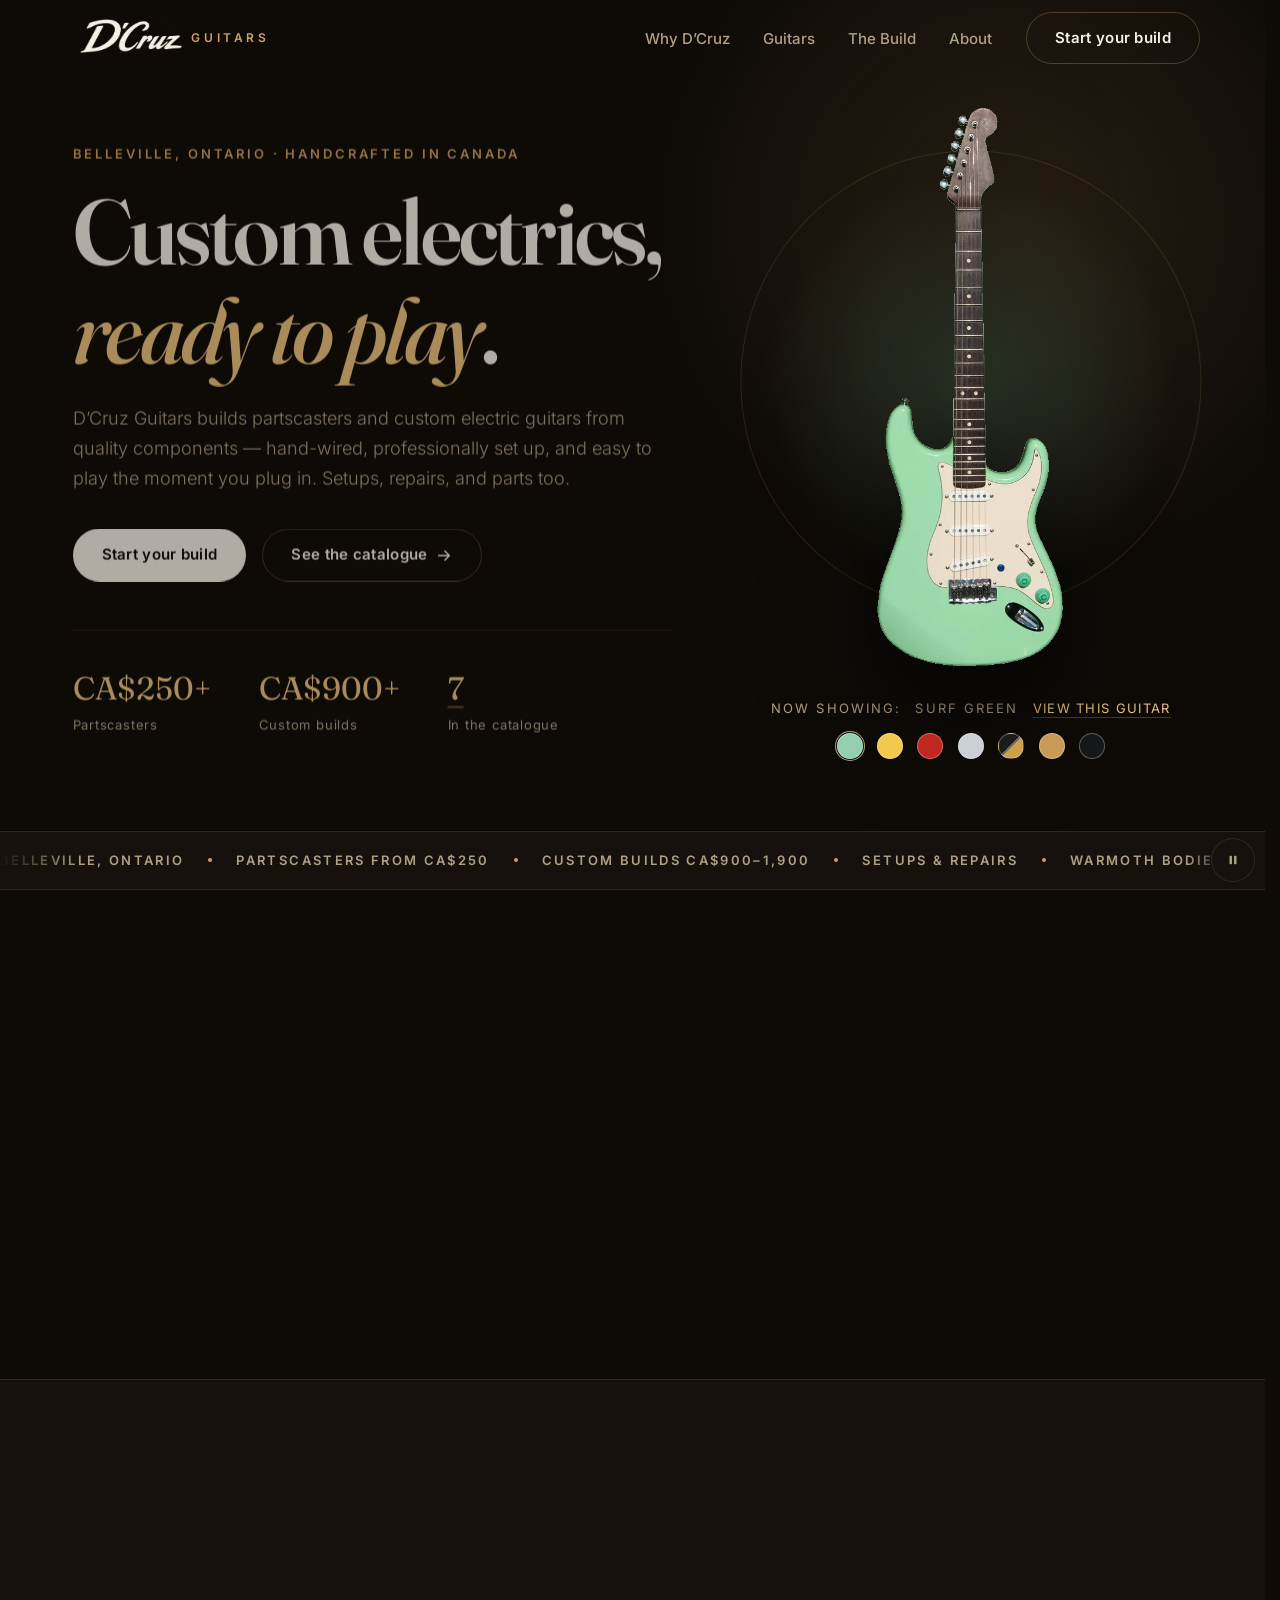
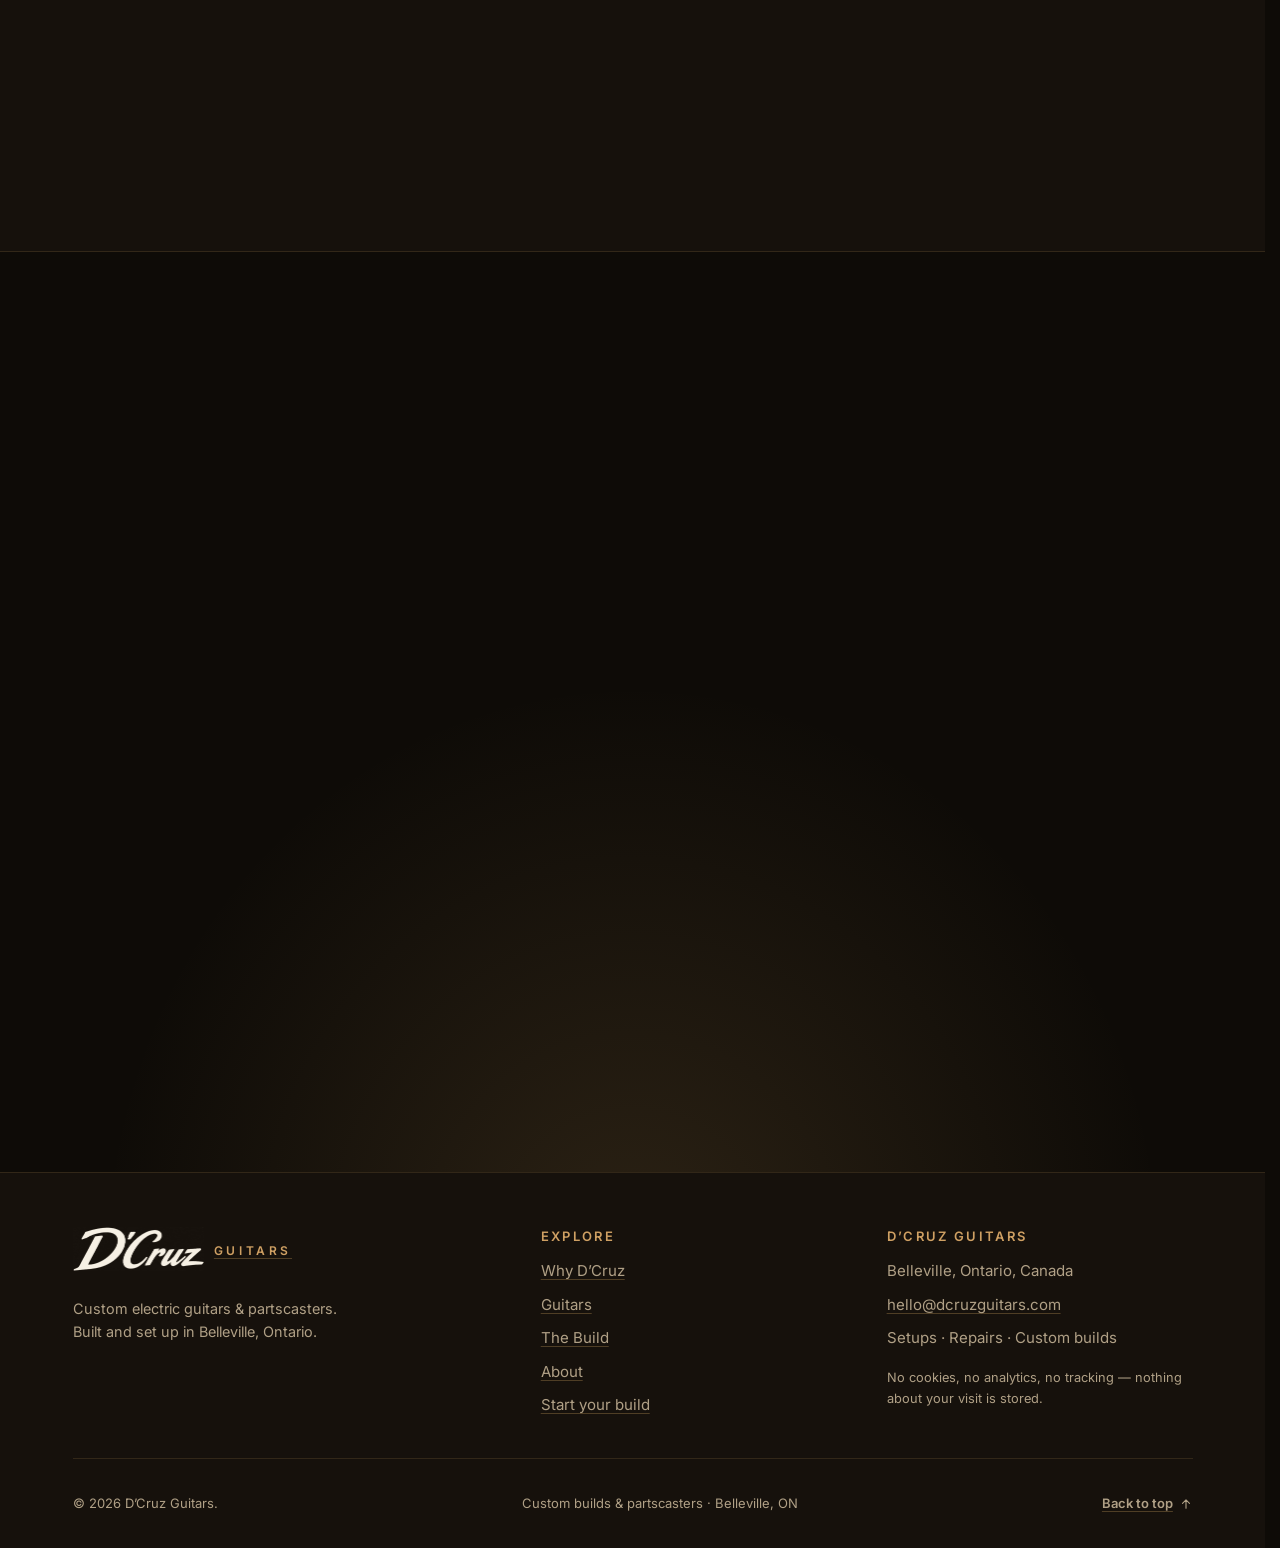
==== index.html @ 668fa9ee "Replace D'Cruz wordmark with new brand logo Extracted the wordmark from the new brand guideline art," ====
<!DOCTYPE html>
<html lang="en-CA">
<head>
  <meta charset="UTF-8">
  <meta name="viewport" content="width=device-width, initial-scale=1, viewport-fit=cover">
  <script>document.documentElement.classList.add("js");</script>
  <title>D'Cruz Guitars | Custom Electric Guitars &amp; Partscasters — Belleville, ON</title>
  <meta name="description" content="Custom electric guitars and partscasters, hand-wired and professionally set up in Belleville, Ontario. Browse the catalogue or start your build.">
  <meta name="author" content="D'Cruz Guitars">
  <meta name="theme-color" content="#0e0b07">
  <meta name="color-scheme" content="dark">
  <meta http-equiv="Content-Security-Policy" content="default-src 'self'; script-src 'self' 'sha256-WZRJfWvsnNCPcxzZwvyhovnZGqhZaC+8gPGPRbx6wTk=' 'unsafe-hashes' 'sha256-NXgJIJJYQbjLZDdAmJyEXQ0ldk+Rf0iQY7WdZ1mQrZ4='; style-src 'self'; font-src 'self'; img-src 'self' data:; connect-src 'self'; object-src 'none'; base-uri 'self'">
  <link rel="canonical" href="https://amirbukhari.github.io/dcruz/">
  <!-- Open Graph / social preview -->
  <meta property="og:type" content="website">
  <meta property="og:site_name" content="D'Cruz Guitars">
  <meta property="og:title" content="D'Cruz Guitars — Custom Electric Guitars &amp; Partscasters">
  <meta property="og:description" content="Custom electric guitars and partscasters, hand-wired and professionally set up in Belleville, Ontario. Browse the catalogue or start your build.">
  <meta property="og:url" content="https://amirbukhari.github.io/dcruz/">
  <meta property="og:image" content="https://amirbukhari.github.io/dcruz/assets/og-cover.jpg">
  <meta property="og:image:width" content="1200">
  <meta property="og:image:height" content="630">
  <meta property="og:image:alt" content="A surf-green D'Cruz custom electric guitar on a dark background">
  <meta property="og:locale" content="en_CA">
  <meta name="twitter:card" content="summary_large_image">
  <meta name="twitter:title" content="D'Cruz Guitars — Custom Electric Guitars &amp; Partscasters">
  <meta name="twitter:description" content="Custom electric guitars and partscasters, hand-wired and professionally set up in Belleville, Ontario. Browse the catalogue or start your build.">
  <meta name="twitter:image" content="https://amirbukhari.github.io/dcruz/assets/og-cover.jpg">
  <meta name="twitter:image:alt" content="A surf-green D'Cruz custom electric guitar on a dark background">
  <meta property="og:image:type" content="image/jpeg">
  <!-- Preload only the roman display + body faces (both paint above the fold).
       The italic face is decorative (a two-word h1 phrase) and font-display:swap,
       so preloading it only competed with the LCP hero image for bandwidth. -->
  <link rel="preload" as="font" type="font/woff2" href="assets/fonts/fraunces-var.woff2" crossorigin>
  <link rel="preload" as="font" type="font/woff2" href="assets/fonts/inter-var.woff2" crossorigin>
  <link rel="preload" as="image" href="assets/hero/guitar-green.webp" fetchpriority="high">
  <link rel="stylesheet" href="styles.css">
  <!-- If this fails to load, drop the js class so reveal-gated content stays visible -->
  <script src="script.js" defer onerror="document.documentElement.classList.remove('js')"></script>
  <script type="application/ld+json">
  {
    "@context": "https://schema.org",
    "@type": ["Organization", "LocalBusiness"],
    "@id": "https://amirbukhari.github.io/dcruz/#business",
    "name": "D'Cruz Guitars",
    "description": "Custom electric guitars and partscasters, hand-wired and professionally set up. Handcrafted in Belleville, Ontario.",
    "url": "https://amirbukhari.github.io/dcruz/",
    "image": "https://amirbukhari.github.io/dcruz/assets/og-cover.jpg",
    "email": "hello@dcruzguitars.com",
    "founder": { "@type": "Person", "name": "Phil D'Cruz" },
    "address": { "@type": "PostalAddress", "addressLocality": "Belleville", "addressRegion": "ON", "addressCountry": "CA" },
    "areaServed": "CA",
    "priceRange": "CA$250–CA$1,900",
    "makesOffer": [
      { "@type": "Offer", "priceCurrency": "CAD", "price": "250", "availability": "https://schema.org/InStock", "url": "https://amirbukhari.github.io/dcruz/#g-squier", "itemOffered": { "@type": "Product", "name": "Squier Partscaster", "image": "https://amirbukhari.github.io/dcruz/assets/guitar-orange.webp" } },
      { "@type": "Offer", "priceCurrency": "CAD", "price": "500", "availability": "https://schema.org/InStock", "url": "https://amirbukhari.github.io/dcruz/#g-blackgold", "itemOffered": { "@type": "Product", "name": "D'Cruz Partscaster (Black & Gold)", "image": "https://amirbukhari.github.io/dcruz/assets/guitar-blackgold.webp" } },
      { "@type": "Offer", "priceCurrency": "CAD", "price": "700", "availability": "https://schema.org/InStock", "url": "https://amirbukhari.github.io/dcruz/#g-yellow", "itemOffered": { "@type": "Product", "name": "D'Cruz Partscaster (Sonic Yellow)", "image": "https://amirbukhari.github.io/dcruz/assets/guitar-yellow.webp" } },
      { "@type": "Offer", "priceCurrency": "CAD", "price": "900", "availability": "https://schema.org/InStock", "url": "https://amirbukhari.github.io/dcruz/#g-003", "itemOffered": { "@type": "Product", "name": "D'Cruz Custom 003", "image": "https://amirbukhari.github.io/dcruz/assets/guitar-red.webp" } },
      { "@type": "Offer", "priceCurrency": "CAD", "price": "1100", "availability": "https://schema.org/InStock", "url": "https://amirbukhari.github.io/dcruz/#g-supro", "itemOffered": { "@type": "Product", "name": "Supro Americana 1582 VJB", "image": "https://amirbukhari.github.io/dcruz/assets/guitar-supro.webp" } },
      { "@type": "Offer", "priceCurrency": "CAD", "price": "1900", "availability": "https://schema.org/InStock", "url": "https://amirbukhari.github.io/dcruz/#g-001", "itemOffered": { "@type": "Product", "name": "D'Cruz Custom 001", "image": "https://amirbukhari.github.io/dcruz/assets/guitar-green.webp" } },
      { "@type": "Offer", "priceCurrency": "CAD", "price": "1900", "availability": "https://schema.org/InStock", "url": "https://amirbukhari.github.io/dcruz/#g-004", "itemOffered": { "@type": "Product", "name": "D'Cruz Custom 004", "image": "https://amirbukhari.github.io/dcruz/assets/guitar-maple.webp" } }
    ]
  }
  </script>
  <link rel="icon" href="favicon.ico" sizes="16x16 32x32">
  <link rel="icon" type="image/svg+xml" href="favicon.svg">
  <link rel="icon" type="image/png" sizes="32x32" href="assets/favicon-32.png">
  <link rel="icon" type="image/png" sizes="16x16" href="assets/favicon-16.png">
  <link rel="apple-touch-icon" sizes="180x180" href="assets/apple-touch-icon.png">
  <link rel="manifest" href="site.webmanifest">
</head>
<body>

  <a class="skip-link" href="#main">Skip to content</a>
  <a class="skip-link" href="#guitars">Skip to the catalogue</a>

  <header class="site-header" id="siteHeader">
    <nav class="nav container" aria-label="Main navigation">
      <a href="#top" class="brand" aria-label="D'Cruz Guitars — home">
        <img class="brand-logo" src="assets/dcruz-logo-cream-sm.png" alt="D&rsquo;Cruz" width="527" height="176">
        <span class="brand-sub">Guitars</span>
      </a>

      <!-- compact CTA kept in the bar on mobile so the primary action isn't buried behind the hamburger -->
      <a href="#enquire" class="nav-cta-compact">Build</a>
      <button class="nav-toggle" type="button" id="navToggle" aria-label="Menu" aria-expanded="false" aria-controls="navMenu">
        <span class="nav-toggle-box" aria-hidden="true"><span></span><span></span><span></span></span>
        <span class="nav-toggle-text">Menu</span>
      </button>

      <div class="nav-menu" id="navMenu">
        <ul class="nav-links">
          <li><a href="#why">Why D&rsquo;Cruz</a></li>
          <li><a href="#guitars">Guitars</a></li>
          <li><a href="#build">The Build</a></li>
          <li><a href="#about">About</a></li>
        </ul>
        <a href="#enquire" class="btn btn-outline nav-cta">Start your build</a>
      </div>
    </nav>
    <div class="scroll-progress" aria-hidden="true"><span id="progressBar"></span></div>
  </header>

  <main id="main">

    <!-- ============ HERO ============ -->
    <section class="hero" id="top">
      <div class="hero-glow" aria-hidden="true"></div>
      <div class="container hero-grid">
        <div class="hero-copy">
          <p class="eyebrow reveal">Belleville, Ontario &middot; Handcrafted in Canada</p>
          <h1 class="reveal delay-1">Custom electrics, <em>ready to play</em>.</h1>
          <p class="lede reveal delay-2">
            D&rsquo;Cruz Guitars builds partscasters and custom electric guitars from quality
            components — hand-wired, professionally set up, and easy to play the moment you
            plug in. Setups, repairs, and parts too.
          </p>
          <div class="hero-actions reveal delay-3">
            <a href="#enquire" class="btn btn-primary">Start your build</a>
            <a href="#guitars" class="btn btn-outline">
              See the catalogue
              <svg class="icon" viewBox="0 0 20 20" fill="none" aria-hidden="true">
                <path d="M4 10h12m0 0-5-5m5 5-5 5" stroke="currentColor" stroke-width="1.6" stroke-linecap="round" stroke-linejoin="round"/>
              </svg>
            </a>
          </div>
          <dl class="hero-stats reveal delay-4">
            <div><dt>Partscasters</dt><dd>CA$250+</dd></div>
            <div><dt>Custom builds</dt><dd>CA$900+</dd></div>
            <div><dt>In the catalogue</dt><dd><a class="stat-link" href="#guitars" aria-label="See all 7 guitars in the catalogue">7</a></dd></div>
          </dl>
        </div>

        <div class="hero-visual">
          <div class="hero-disc" aria-hidden="true"></div>
          <div class="hero-stage" id="heroStage">
            <img class="hero-guitar" id="heroGuitar" src="assets/hero/guitar-green.webp" fetchpriority="high" alt="D&rsquo;Cruz Custom 001 electric guitar in Surf Green finish" width="363" height="951">
          </div>
          <div class="finish-picker" id="finishes">
            <span class="finish-label">Now showing: <span id="finishName">Surf Green</span>
              <a class="finish-view" id="finishView" href="#g-001">View this guitar</a>
            </span>
            <div class="swatches" role="radiogroup" aria-orientation="horizontal" aria-label="Preview a catalogue guitar">
              <button class="swatch is-active" type="button" data-img="assets/hero/guitar-green.webp" data-glow="#7fd0a6" data-name="Surf Green" data-guitar="D&rsquo;Cruz Custom 001" data-target="#g-001" role="radio" aria-label="Surf Green — D&rsquo;Cruz Custom 001" aria-checked="true" tabindex="0"></button>
              <button class="swatch" type="button" data-img="assets/hero/guitar-yellow.webp" data-glow="#f2c94c" data-name="Sonic Yellow" data-guitar="D&rsquo;Cruz Partscaster" data-target="#g-yellow" role="radio" aria-label="Sonic Yellow — D&rsquo;Cruz Partscaster" aria-checked="false" tabindex="-1"></button>
              <button class="swatch" type="button" data-img="assets/hero/guitar-red.webp" data-glow="#d8402f" data-name="Candy Red" data-guitar="D&rsquo;Cruz Custom 003" data-target="#g-003" role="radio" aria-label="Candy Red — D&rsquo;Cruz Custom 003" aria-checked="false" tabindex="-1"></button>
              <button class="swatch" type="button" data-img="assets/hero/guitar-orange.webp" data-glow="#e8843a" data-name="Silver / Orange" data-guitar="Squier Partscaster" data-target="#g-squier" role="radio" aria-label="Silver / Orange — Squier Partscaster" aria-checked="false" tabindex="-1"></button>
              <button class="swatch swatch-split" type="button" data-img="assets/hero/guitar-blackgold.webp" data-glow="#caa04a" data-name="Black &amp; Gold" data-guitar="D&rsquo;Cruz Partscaster" data-target="#g-blackgold" role="radio" aria-label="Black &amp; Gold — D&rsquo;Cruz Partscaster" aria-checked="false" tabindex="-1"></button>
              <button class="swatch" type="button" data-img="assets/hero/guitar-maple.webp" data-glow="#d8b26a" data-name="Natural Maple" data-guitar="D&rsquo;Cruz Custom 004" data-target="#g-004" role="radio" aria-label="Natural Maple — D&rsquo;Cruz Custom 004" aria-checked="false" tabindex="-1"></button>
              <button class="swatch" type="button" data-img="assets/hero/guitar-supro.webp" data-glow="#5a6b86" data-name="Supro Black" data-guitar="Supro Americana 1582 VJB" data-target="#g-supro" role="radio" aria-label="Supro Black — Supro Americana 1582 VJB" aria-checked="false" tabindex="-1"></button>
            </div>
          </div>
        </div>
      </div>
    </section>

    <!-- ============ BUILD STRIP ============ -->
    <section class="strip" aria-label="D'Cruz at a glance">
      <button class="strip-pause" type="button" id="stripPause" aria-label="Pause scrolling ticker">
        <svg class="ic-pause" viewBox="0 0 20 20" fill="currentColor" aria-hidden="true"><rect x="5" y="4" width="3.5" height="12" rx="1"/><rect x="11.5" y="4" width="3.5" height="12" rx="1"/></svg>
        <svg class="ic-play" viewBox="0 0 20 20" fill="currentColor" aria-hidden="true"><path d="M6.5 4.5v11l9-5.5z"/></svg>
      </button>
      <div class="strip-track">
        <div class="strip-inner">
          <span>Belleville, Ontario</span>
          <span class="dot" aria-hidden="true"></span>
          <span>Partscasters from CA$250</span>
          <span class="dot" aria-hidden="true"></span>
          <span>Custom Builds CA$900&ndash;1,900</span>
          <span class="dot" aria-hidden="true"></span>
          <span>Setups &amp; Repairs</span>
          <span class="dot" aria-hidden="true"></span>
          <span>Warmoth Bodies</span>
          <span class="dot" aria-hidden="true"></span>
          <span>Carparelli Pickups</span>
          <span class="dot" aria-hidden="true"></span>
          <span>One of a Kind</span>
          <span class="dot strip-end-dot" aria-hidden="true"></span>
        </div>
        <div class="strip-inner strip-copy" aria-hidden="true">
          <span>Belleville, Ontario</span>
          <span class="dot"></span>
          <span>Partscasters from CA$250</span>
          <span class="dot"></span>
          <span>Custom Builds CA$900&ndash;1,900</span>
          <span class="dot"></span>
          <span>Setups &amp; Repairs</span>
          <span class="dot"></span>
          <span>Warmoth Bodies</span>
          <span class="dot"></span>
          <span>Carparelli Pickups</span>
          <span class="dot"></span>
          <span>One of a Kind</span>
          <span class="dot strip-end-dot"></span>
        </div>
        <div class="strip-inner strip-copy" aria-hidden="true">
          <span>Belleville, Ontario</span>
          <span class="dot"></span>
          <span>Partscasters from CA$250</span>
          <span class="dot"></span>
          <span>Custom Builds CA$900&ndash;1,900</span>
          <span class="dot"></span>
          <span>Setups &amp; Repairs</span>
          <span class="dot"></span>
          <span>Warmoth Bodies</span>
          <span class="dot"></span>
          <span>Carparelli Pickups</span>
          <span class="dot"></span>
          <span>One of a Kind</span>
          <span class="dot strip-end-dot"></span>
        </div>
        <div class="strip-inner strip-copy" aria-hidden="true">
          <span>Belleville, Ontario</span>
          <span class="dot"></span>
          <span>Partscasters from CA$250</span>
          <span class="dot"></span>
          <span>Custom Builds CA$900&ndash;1,900</span>
          <span class="dot"></span>
          <span>Setups &amp; Repairs</span>
          <span class="dot"></span>
          <span>Warmoth Bodies</span>
          <span class="dot"></span>
          <span>Carparelli Pickups</span>
          <span class="dot"></span>
          <span>One of a Kind</span>
          <span class="dot strip-end-dot"></span>
        </div>
      </div>
    </section>

    <!-- ============ STATEMENT ============ -->
    <section class="statement" id="promise" aria-label="The D'Cruz promise">
      <div class="container">
        <p class="statement-line reveal">One builder. One bench.<br><em>No two&nbsp;alike.</em></p>
        <p class="statement-kicker reveal delay-1">Custom electric guitars, wired &amp; set up by hand in Belleville, Ontario.</p>
      </div>
    </section>

    <!-- ============ WHY ============ -->
    <section class="section section-alt" id="why">
      <div class="container">
        <div class="section-head reveal">
          <p class="eyebrow"><span class="sec-idx" aria-hidden="true">01</span>Why D&rsquo;Cruz</p>
          <h2>The guitar you&rsquo;d build&nbsp;— if you had the bench.</h2>
          <p class="section-lede">One builder. Real components. Every instrument wired and set up by hand, so it plays like it costs three times as much.</p>
        </div>
        <div class="why-grid">
          <div class="why-item reveal">
            <div class="why-icon" aria-hidden="true"><svg viewBox="0 0 24 24" fill="none" stroke="currentColor" stroke-width="1.5" stroke-linecap="round" stroke-linejoin="round"><path d="M14 4 4 14l6 6L20 10zM14 4l6 6M9 9l-4 4"/></svg></div>
            <h3>Hand-wired</h3>
            <p>Every circuit soldered by hand — killswitch, master volume and tone, tidy and shielded.</p>
          </div>
          <div class="why-item reveal delay-1">
            <div class="why-icon" aria-hidden="true"><svg viewBox="0 0 24 24" fill="none" stroke="currentColor" stroke-width="1.5" stroke-linecap="round" stroke-linejoin="round"><path d="M4 12h16M7 8l-3 4 3 4M17 8l3 4-3 4"/></svg></div>
            <h3>Set up to play</h3>
            <p>Action, intonation, and fretwork dialed in. It plays easily the moment you plug in.</p>
          </div>
          <div class="why-item reveal delay-2">
            <div class="why-icon" aria-hidden="true"><svg viewBox="0 0 24 24" fill="none" stroke="currentColor" stroke-width="1.5" stroke-linecap="round" stroke-linejoin="round"><path d="M12 3l2.5 5.5L20 9l-4 4 1 6-5-3-5 3 1-6-4-4 5.5-.5z"/></svg></div>
            <h3>One of a kind</h3>
            <p>No two are the same. Pick a finished guitar or spec a build that&rsquo;s only yours.</p>
          </div>
          <div class="why-item reveal delay-3">
            <div class="why-icon" aria-hidden="true"><svg viewBox="0 0 24 24" fill="none" stroke="currentColor" stroke-width="1.5" stroke-linecap="round" stroke-linejoin="round"><path d="M12 2v20M6 5h9a3 3 0 0 1 0 6H8a3 3 0 0 0 0 6h10"/></svg></div>
            <h3>No boutique price</h3>
            <p>Partscasters from CA$250, full custom builds CA$900&ndash;1,900. Real quality, fair money.</p>
          </div>
        </div>
      </div>
    </section>

    <!-- ============ GUITARS ============ -->
    <section class="section" id="guitars">
      <div class="container">
        <div class="section-head reveal">
          <p class="eyebrow"><span class="sec-idx" aria-hidden="true">02</span>The Guitars</p>
          <h2 id="catalogueHeading">The catalogue.</h2>
          <p class="section-lede">From a ready-to-play partscaster — a guitar assembled from quality aftermarket parts — to a fully bespoke custom, every instrument is hand-wired and professionally set up before it ships. Each one is one of a kind.</p>
        </div>

        <article class="feature reveal" data-cat="custom" id="g-001">
          <div class="feature-media">
            <img src="assets/guitar-green.webp" srcset="assets/guitar-green-sm.webp 199w, assets/guitar-green.webp 316w" sizes="(max-width: 820px) 100px, 155px" data-full="assets/guitar-green.webp" alt="D&rsquo;Cruz Custom 001, surf-green S-style electric guitar" loading="lazy" decoding="async" width="316" height="951">
          </div>
          <div class="feature-body">
            <span class="tag">Flagship Custom</span>
            <h3>D&rsquo;Cruz Custom 001</h3>
            <p>A surf-green S-style — a fully bespoke build, hand-wired and voiced to your spec from body to electronics. The top of what a D&rsquo;Cruz can be.</p>
            <ul class="specs">
              <li>Fully bespoke, built to order</li>
              <li>Surf-green S-style body</li>
              <li>Handwound pickups &amp; custom wiring</li>
              <li>Hand-finished professional setup</li>
            </ul>
            <div class="feature-foot">
              <span class="price">CA$1,900</span>
              <a href="#enquire" class="btn btn-primary" data-model="D'Cruz Custom 001 (CA$1,900)">Commission a build</a>
            </div>
          </div>
        </article>

        <div class="filter-bar reveal">
          <span class="filter-label" id="filterLabel">Filter</span>
          <div class="filter-btns" role="radiogroup" aria-orientation="horizontal" aria-labelledby="filterLabel">
            <button class="filter-btn is-active" type="button" data-filter="all" role="radio" aria-checked="true" tabindex="0">All</button>
            <button class="filter-btn" type="button" data-filter="partscaster" role="radio" aria-checked="false" tabindex="-1">Partscasters</button>
            <button class="filter-btn" type="button" data-filter="custom" role="radio" aria-checked="false" tabindex="-1">Custom</button>
            <button class="filter-btn" type="button" data-filter="vintage" role="radio" aria-checked="false" tabindex="-1">Vintage</button>
          </div>
          <p class="filter-count" id="filterCount"></p>
        </div>

        <div class="cards">
          <!-- Squier Partscaster $250 -->
          <article class="card reveal" data-cat="partscaster" id="g-squier">
            <div class="card-visual">
              <img class="card-guitar" src="assets/guitar-orange.webp" srcset="assets/guitar-orange-sm.webp 210w, assets/guitar-orange.webp 337w" sizes="115px" data-full="assets/guitar-orange.webp" alt="D&rsquo;Cruz Squier partscaster, silver with orange pickguard" loading="lazy" decoding="async" width="337" height="964">
            </div>
            <div class="card-body">
              <span class="tag">Partscaster</span>
              <h3>Squier Partscaster</h3>
              <p>An upgraded Squier platform, rewired and set up by hand so it plays well above its price — a dependable first or backup guitar.</p>
              <ul class="specs">
                <li>Upgraded pickups &amp; electronics</li>
                <li>Professional setup &amp; intonation</li>
                <li>S-style, ready to gig</li>
              </ul>
              <div class="card-foot"><span class="price">CA$250</span><a href="#enquire" class="text-link" data-model="Squier Partscaster (CA$250)" aria-label="Enquire about the Squier Partscaster">Enquire<svg class="icon" viewBox="0 0 20 20" fill="none" aria-hidden="true"><path d="M4 10h12m0 0-5-5m5 5-5 5" stroke="currentColor" stroke-width="1.6" stroke-linecap="round" stroke-linejoin="round"/></svg></a></div>
            </div>
          </article>

          <!-- D'Cruz Partscaster (black & gold) $500 -->
          <article class="card reveal delay-1" data-cat="partscaster" id="g-blackgold">
            <div class="card-visual">
              <img class="card-guitar" src="assets/guitar-blackgold.webp" srcset="assets/guitar-blackgold-sm.webp 201w, assets/guitar-blackgold.webp 324w" sizes="115px" data-full="assets/guitar-blackgold.webp" alt="D&rsquo;Cruz black and gold S-style partscaster" loading="lazy" decoding="async" width="324" height="967">
            </div>
            <div class="card-body">
              <span class="tag">Partscaster</span>
              <h3>D&rsquo;Cruz Partscaster — Black &amp; Gold</h3>
              <p>A black-and-gold S-style partscaster — hand-wired and dialed in to play the moment you plug in.</p>
              <ul class="specs">
                <li>S-style body, gold hardware</li>
                <li>Hand-wired electronics</li>
                <li>Professional setup</li>
              </ul>
              <div class="card-foot"><span class="price">CA$500</span><a href="#enquire" class="text-link" data-model="D'Cruz Partscaster — Black &amp; Gold (CA$500)" aria-label="Enquire about the Black and Gold partscaster">Enquire<svg class="icon" viewBox="0 0 20 20" fill="none" aria-hidden="true"><path d="M4 10h12m0 0-5-5m5 5-5 5" stroke="currentColor" stroke-width="1.6" stroke-linecap="round" stroke-linejoin="round"/></svg></a></div>
            </div>
          </article>

          <!-- D'Cruz Partscaster (yellow) $700 -->
          <article class="card reveal delay-2" data-cat="partscaster" id="g-yellow">
            <div class="card-visual">
              <img class="card-guitar" src="assets/guitar-yellow.webp" srcset="assets/guitar-yellow-sm.webp 199w, assets/guitar-yellow.webp 384w" sizes="115px" data-full="assets/guitar-yellow.webp" alt="D&rsquo;Cruz yellow S-style partscaster with neon humbuckers" loading="lazy" decoding="async" width="384" height="1155">
            </div>
            <div class="card-body">
              <span class="tag">Partscaster</span>
              <h3>D&rsquo;Cruz Partscaster — Sonic Yellow</h3>
              <p>A yellow Warmoth body loaded with Carparelli handwound pickups and wired for versatility — high-output, snappy, built to gig.</p>
              <ul class="specs">
                <li>One-piece wide-vintage maple neck</li>
                <li>Carparelli handwound humbuckers + mid single</li>
                <li>Custom wiring: killswitch, master vol/tone</li>
              </ul>
              <div class="card-foot"><span class="price">CA$700</span><a href="#enquire" class="text-link" data-model="D'Cruz Partscaster — Sonic Yellow (CA$700)" aria-label="Enquire about the Sonic Yellow partscaster">Enquire<svg class="icon" viewBox="0 0 20 20" fill="none" aria-hidden="true"><path d="M4 10h12m0 0-5-5m5 5-5 5" stroke="currentColor" stroke-width="1.6" stroke-linecap="round" stroke-linejoin="round"/></svg></a></div>
            </div>
          </article>

          <!-- D'Cruz Custom 003 (red) $900 -->
          <article class="card reveal delay-3" data-cat="custom" id="g-003">
            <div class="card-visual">
              <img class="card-guitar" src="assets/guitar-red.webp" srcset="assets/guitar-red-sm.webp 209w, assets/guitar-red.webp 337w" sizes="115px" data-full="assets/guitar-red.webp" alt="D&rsquo;Cruz Custom 003, candy-red T-style" loading="lazy" decoding="async" width="337" height="966">
            </div>
            <div class="card-body">
              <span class="tag">Custom Build</span>
              <h3>D&rsquo;Cruz Custom 003</h3>
              <p>A candy-red T-style custom — built to order, hand-wired, and set up to play.</p>
              <ul class="specs">
                <li>Candy-red T-style body</li>
                <li>Built to order, hand-wired</li>
                <li>Set up &amp; intonated on the bench</li>
              </ul>
              <div class="card-foot"><span class="price">CA$900</span><a href="#enquire" class="text-link" data-model="D'Cruz Custom 003 (CA$900)" aria-label="Enquire about Custom 003">Enquire<svg class="icon" viewBox="0 0 20 20" fill="none" aria-hidden="true"><path d="M4 10h12m0 0-5-5m5 5-5 5" stroke="currentColor" stroke-width="1.6" stroke-linecap="round" stroke-linejoin="round"/></svg></a></div>
            </div>
          </article>

          <!-- Supro Americana 1582 VJB $1,100 -->
          <article class="card reveal delay-4" data-cat="vintage" id="g-supro">
            <div class="card-visual">
              <img class="card-guitar" src="assets/guitar-supro.webp" srcset="assets/guitar-supro-sm.webp 229w, assets/guitar-supro.webp 369w" sizes="115px" data-full="assets/guitar-supro.webp" alt="Supro Americana 1582 VJB, black offset electric" loading="lazy" decoding="async" width="369" height="967">
            </div>
            <div class="card-body">
              <span class="tag">Vintage</span>
              <h3>Supro Americana 1582 VJB</h3>
              <p>A Supro Americana 1582 — offset body with an unmistakable vintage voice, serviced and set up to play.</p>
              <ul class="specs">
                <li>Vintage offset body</li>
                <li>Serviced &amp; set up</li>
                <li>One of a kind</li>
              </ul>
              <div class="card-foot"><span class="price">CA$1,100</span><a href="#enquire" class="text-link" data-model="Supro Americana 1582 VJB (CA$1,100)" aria-label="Enquire about the Supro Americana">Enquire<svg class="icon" viewBox="0 0 20 20" fill="none" aria-hidden="true"><path d="M4 10h12m0 0-5-5m5 5-5 5" stroke="currentColor" stroke-width="1.6" stroke-linecap="round" stroke-linejoin="round"/></svg></a></div>
            </div>
          </article>

          <!-- D'Cruz Custom 004 (maple) $1,900 -->
          <article class="card reveal delay-5" data-cat="custom" id="g-004">
            <div class="card-visual">
              <img class="card-guitar" src="assets/guitar-maple.webp" srcset="assets/guitar-maple-sm.webp 196w, assets/guitar-maple.webp 316w" sizes="115px" data-full="assets/guitar-maple.webp" alt="D&rsquo;Cruz Custom 004, natural maple electric with tremolo" loading="lazy" decoding="async" width="316" height="967">
            </div>
            <div class="card-body">
              <span class="tag">Custom Build</span>
              <h3>D&rsquo;Cruz Custom 004</h3>
              <p>Natural maple with a tremolo — a fully bespoke build, hand-wired and voiced to your spec from body to electronics.</p>
              <ul class="specs">
                <li>Fully bespoke build</li>
                <li>Natural maple body, tremolo</li>
                <li>Hand-finished setup</li>
              </ul>
              <div class="card-foot"><span class="price">CA$1,900</span><a href="#enquire" class="text-link" data-model="D'Cruz Custom 004 (CA$1,900)" aria-label="Enquire about Custom 004">Enquire<svg class="icon" viewBox="0 0 20 20" fill="none" aria-hidden="true"><path d="M4 10h12m0 0-5-5m5 5-5 5" stroke="currentColor" stroke-width="1.6" stroke-linecap="round" stroke-linejoin="round"/></svg></a></div>
            </div>
          </article>

        </div>

        <p class="collection-note reveal">Prices in Canadian dollars. Every guitar is one of a kind — the lineup changes as builds sell, and custom commissions are always welcome.</p>
      </div>
    </section>

    <!-- ============ THE BUILD ============ -->
    <section class="section section-alt" id="build">
      <div class="container">
        <div class="section-head reveal">
          <p class="eyebrow"><span class="sec-idx" aria-hidden="true">03</span>The Build</p>
          <h2>Good parts, wired right, set up by hand.</h2>
          <p class="section-lede">A partscaster is only as good as the person putting it together. Here&rsquo;s what every D&rsquo;Cruz guitar goes through before it&rsquo;s called finished.</p>
        </div>

        <ol class="steps">
          <li class="step reveal">
            <span class="step-num" aria-hidden="true">01</span>
            <div class="step-icon" aria-hidden="true">
              <svg viewBox="0 0 24 24" fill="none" stroke="currentColor" stroke-width="1.5" stroke-linecap="round" stroke-linejoin="round"><path d="M3 7h13l5 5-5 5H3z"/><path d="M7 7v10"/></svg>
            </div>
            <h3>Component selection</h3>
            <p>Warmoth bodies, one-piece maple necks, and quality hardware — chosen so the platform is right before a single wire is soldered.</p>
          </li>
          <li class="step reveal delay-1">
            <span class="step-num" aria-hidden="true">02</span>
            <div class="step-icon" aria-hidden="true">
              <svg viewBox="0 0 24 24" fill="none" stroke="currentColor" stroke-width="1.5" stroke-linecap="round" stroke-linejoin="round"><rect x="7" y="4" width="10" height="16" rx="2"/><path d="M10 8h.01M14 8h.01M10 12h.01M14 12h.01M10 16h.01M14 16h.01"/></svg>
            </div>
            <h3>Handwound pickups</h3>
            <p>Carparelli handwound humbuckers and singles, voiced for output and clarity — the difference between a parts guitar and a guitar with a voice.</p>
          </li>
          <li class="step reveal delay-2">
            <span class="step-num" aria-hidden="true">03</span>
            <div class="step-icon" aria-hidden="true">
              <svg viewBox="0 0 24 24" fill="none" stroke="currentColor" stroke-width="1.5" stroke-linecap="round" stroke-linejoin="round"><circle cx="6" cy="7" r="2"/><circle cx="6" cy="17" r="2"/><circle cx="18" cy="12" r="2"/><path d="M8 7h6l2 4M8 17h6l2-4"/></svg>
            </div>
            <h3>Custom wiring</h3>
            <p>Killswitch, master volume and tone, tidy shielded electronics — soldered by hand and wired the way you actually play.</p>
          </li>
          <li class="step reveal delay-3">
            <span class="step-num" aria-hidden="true">04</span>
            <div class="step-icon" aria-hidden="true">
              <svg viewBox="0 0 24 24" fill="none" stroke="currentColor" stroke-width="1.5" stroke-linecap="round" stroke-linejoin="round"><path d="M4 12h16M7 8l-3 4 3 4M17 8l3 4-3 4"/></svg>
            </div>
            <h3>Professional setup</h3>
            <p>Action, intonation, and fretwork dialed in so it plays easily out of the case. Every guitar leaves set up and ready to go.</p>
          </li>
        </ol>
        <p class="build-cta reveal">
          <a href="#enquire" class="btn btn-outline">Start your build</a>
        </p>
      </div>
    </section>

    <!-- ============ PARTNERS ============ -->
    <section class="partners-section" id="partners" aria-label="Our partners">
      <div class="container">
        <p class="eyebrow partners-eyebrow reveal">Built with parts from</p>
        <ul class="partners reveal">
          <li><img src="assets/logos/seymourduncan.png" alt="Seymour Duncan" width="416" height="102" loading="lazy"></li>
          <li><img src="assets/logos/daddario.png" alt="D&rsquo;Addario" width="438" height="78" loading="lazy"></li>
          <li><img src="assets/logos/floydrose.png" alt="Floyd Rose" width="436" height="92" loading="lazy"></li>
          <li><img src="assets/logos/dimarzio.png" alt="DiMarzio" width="442" height="110" loading="lazy"></li>
          <li><img src="assets/logos/rotosound.png" alt="Rotosound" width="386" height="230" loading="lazy"></li>
          <li><img src="assets/logos/ernieball.png" alt="Ernie Ball" width="402" height="231" loading="lazy"></li>
        </ul>
      </div>
    </section>

    <!-- ============ ABOUT ============ -->
    <section class="section section-alt" id="about">
      <div class="container story-grid">
        <div class="story-visual reveal" aria-hidden="true">
          <div class="story-frame">
            <svg viewBox="0 0 400 400" fill="none" xmlns="http://www.w3.org/2000/svg">
              <defs>
                <linearGradient id="panel" x1="0" y1="0" x2="1" y2="1">
                  <stop offset="0%" stop-color="#3A2412"/><stop offset="50%" stop-color="#5C3A1C"/><stop offset="100%" stop-color="#2A1708"/>
                </linearGradient>
              </defs>
              <rect width="400" height="400" rx="8" fill="url(#panel)"/>
              <g stroke="#C89B5A" stroke-opacity=".22" stroke-width="1.5">
                <path d="M-20 70 Q 200 44 420 78"/><path d="M-20 140 Q 200 116 420 150"/>
                <path d="M-20 210 Q 200 190 420 222"/><path d="M-20 280 Q 200 264 420 292"/>
                <path d="M-20 350 Q 200 340 420 360"/>
              </g>
              <g transform="translate(200 205)">
                <circle r="118" fill="none" stroke="#C89B5A" stroke-opacity=".7" stroke-width="2"/>
                <circle r="102" fill="none" stroke="#C89B5A" stroke-opacity=".4" stroke-width="1.4"/>
                <image href="assets/dcruz-logo-cream-sm.png" x="-82" y="-27.5" width="164" height="55"/>
              </g>
              <text x="200" y="352" text-anchor="middle" font-family="Inter, sans-serif" font-size="13" letter-spacing="4" fill="#C89B5A">BELLEVILLE &middot; ONTARIO</text>
            </svg>
          </div>
        </div>
        <div class="story-copy">
          <p class="eyebrow reveal"><span class="sec-idx" aria-hidden="true">04</span>About</p>
          <h2 class="reveal delay-1">Built and set up in Belleville, Ontario.</h2>
          <p class="reveal delay-2">
            D&rsquo;Cruz Guitars is the workshop of Phil D&rsquo;Cruz in Belleville, Ontario —
            building custom electric guitars and partscasters, assembled from quality components,
            wired by hand, and professionally set up so they play easily the moment you plug in.
            The idea is simple: a properly built, properly set-up electric shouldn&rsquo;t cost
            boutique money.
          </p>
          <p class="reveal delay-2">
            Every instrument — from an entry-level Squier partscaster to a fully bespoke custom —
            is wired and set up by hand before it leaves the bench. Need a setup, a repair, or a
            specific part for a project of your own? Get in touch and we&rsquo;ll sort it out.
          </p>
          <p class="story-tagline reveal delay-3">Custom electrics, hand-wired and set up to play &mdash; without the boutique price&nbsp;tag.</p>
        </div>
      </div>
    </section>

    <!-- ============ ENQUIRE / LEAD GEN ============ -->
    <section class="section commission" id="enquire">
      <div class="container enquire-grid">
        <div class="enquire-copy reveal">
          <p class="eyebrow"><span class="sec-idx" aria-hidden="true">05</span>Start Your Build</p>
          <h2>Tell us what you want to&nbsp;play.</h2>
          <p class="section-lede">
            Ready-to-play partscaster, fully bespoke custom, or a setup and repair on the
            guitar you already own — tell us what you&rsquo;re after and we&rsquo;ll take it from there.
          </p>
          <ul class="enquire-points">
            <li>Custom builds CA$900&ndash;1,900</li>
            <li>Partscasters from CA$250</li>
            <li>Setups, repairs &amp; parts</li>
            <li>Every build one of a kind</li>
          </ul>
        </div>
        <form class="enquire-form reveal delay-1" id="enquireForm" novalidate>
          <p class="form-required-note" id="formReq">All fields required.</p>
          <div class="field">
            <label for="ef-name">Name <span class="req" aria-hidden="true">*</span></label>
            <input id="ef-name" name="name" type="text" autocomplete="name" autocapitalize="words" required placeholder="Your name" aria-describedby="ef-name-err">
            <p class="field-error" id="ef-name-err" hidden>Please add your name.</p>
          </div>
          <div class="field">
            <label for="ef-email">Email <span class="req" aria-hidden="true">*</span></label>
            <input id="ef-email" name="email" type="email" inputmode="email" autocomplete="email" spellcheck="false" required placeholder="you@email.com" aria-describedby="ef-email-err">
            <p class="field-error" id="ef-email-err" hidden>Please enter a valid email address so we can reply.</p>
          </div>
          <div class="field">
            <label for="ef-msg">What are you after? <span class="req" aria-hidden="true">*</span></label>
            <textarea id="ef-msg" name="message" rows="4" required maxlength="800" enterkeyhint="enter" placeholder="e.g. a surf-green S-style with a killswitch" aria-describedby="ef-msg-err"></textarea>
            <p class="field-error" id="ef-msg-err" hidden>Tell us a little about what you&rsquo;re after.</p>
            <p class="char-count" id="msgCount" hidden></p>
          </div>
          <button type="submit" class="btn btn-primary btn-block" id="efSubmit">Send enquiry</button>
          <p class="form-note" id="formNote">No obligation. Sending opens a draft in your own email app — nothing is stored on this site.</p>
          <p class="form-alt">Prefer your own mail app? <a href="mailto:hello@dcruzguitars.com?subject=Build%20enquiry">hello@dcruzguitars.com</a></p>
        </form>
        <p class="enquire-back reveal">
          <a href="#guitars" class="text-link">
            <svg class="icon" viewBox="0 0 20 20" fill="none" aria-hidden="true"><path d="M10 16V4m0 0 5 5m-5-5-5 5" stroke="currentColor" stroke-width="1.6" stroke-linecap="round" stroke-linejoin="round"/></svg>
            Back to the catalogue
          </a>
        </p>
      </div>
    </section>
  </main>

  <footer class="site-footer">
    <div class="container footer-grid">
      <div>
        <a href="#top" class="brand" aria-label="D'Cruz Guitars — back to top">
          <img class="brand-logo brand-logo-lg" src="assets/dcruz-logo-cream-sm.png" alt="D&rsquo;Cruz" width="527" height="176" loading="lazy" decoding="async">
          <span class="brand-sub">Guitars</span>
        </a>
        <p class="footer-tag">Custom electric guitars &amp; partscasters.<br>Built and set up in Belleville, Ontario.</p>
      </div>
      <nav aria-label="Footer">
        <h3>Explore</h3>
        <ul>
          <li><a href="#why">Why D&rsquo;Cruz</a></li>
          <li><a href="#guitars">Guitars</a></li>
          <li><a href="#build">The Build</a></li>
          <li><a href="#about">About</a></li>
          <li><a href="#enquire">Start your build</a></li>
        </ul>
      </nav>
      <div>
        <h3>D&rsquo;Cruz Guitars</h3>
        <ul>
          <li>Belleville, Ontario, Canada</li>
          <li><a href="mailto:hello@dcruzguitars.com">hello@dcruzguitars.com</a></li>
          <li>Setups &middot; Repairs &middot; Custom builds</li>
        </ul>
        <p class="footer-privacy">No cookies, no analytics, no tracking &mdash; nothing about your visit is stored.</p>
      </div>
    </div>
    <div class="container footer-base">
      <p>&copy; <span id="year">2026</span> D&rsquo;Cruz Guitars.</p>
      <p>Custom builds &amp; partscasters &middot; Belleville, ON</p>
      <a class="footer-top-link" href="#top">Back to top
        <svg viewBox="0 0 20 20" fill="none" aria-hidden="true"><path d="M10 16V4m0 0 5 5m-5-5-5 5" stroke="currentColor" stroke-width="1.6" stroke-linecap="round" stroke-linejoin="round"/></svg>
      </a>
    </div>
  </footer>

  <!-- Quick-view lightbox -->
  <div class="lightbox" id="lightbox" hidden>
    <div class="lightbox-backdrop" data-close></div>
    <div class="lightbox-panel" role="dialog" aria-modal="true" aria-labelledby="lbName" aria-describedby="lbDesc">
      <button class="lightbox-close" type="button" data-close aria-label="Close quick view">
        <svg viewBox="0 0 24 24" fill="none" stroke="currentColor" stroke-width="1.8" stroke-linecap="round" aria-hidden="true"><path d="M6 6l12 12M18 6L6 18"/></svg>
      </button>
      <button class="lightbox-nav lightbox-prev" type="button" aria-label="Previous guitar">
        <svg viewBox="0 0 20 20" fill="none" stroke="currentColor" stroke-width="1.8" stroke-linecap="round" stroke-linejoin="round" aria-hidden="true"><path d="M12.5 4 6.5 10l6 6"/></svg>
      </button>
      <div class="lightbox-img" id="lbGlow"><img id="lbImg" src="" alt=""></div>
      <button class="lightbox-nav lightbox-next" type="button" aria-label="Next guitar">
        <svg viewBox="0 0 20 20" fill="none" stroke="currentColor" stroke-width="1.8" stroke-linecap="round" stroke-linejoin="round" aria-hidden="true"><path d="m7.5 4 6 6-6 6"/></svg>
      </button>
      <div class="lightbox-meta">
        <div class="lb-head" id="lbHead">
          <span class="tag" id="lbTag"></span>
          <h3 id="lbName"></h3>
          <p class="lb-count" id="lbCount"></p>
        </div>
        <p class="price" id="lbPrice"></p>
        <p class="lb-desc" id="lbDesc"></p>
        <p class="lb-hint" aria-hidden="true">&larr; &rarr; browse &middot; Esc closes</p>
        <ul class="specs" id="lbSpecs"></ul>
        <div class="lb-actions">
          <a href="#enquire" class="btn btn-primary" id="lbEnquire" data-model="" data-close>Enquire about this build</a>
          <button class="lb-see text-link" type="button" id="lbSee">See in catalogue</button>
        </div>
      </div>
    </div>
  </div>

  <button class="to-top" id="toTop" aria-label="Back to top">
    <svg viewBox="0 0 20 20" fill="none" aria-hidden="true"><path d="M10 16V4m0 0 5 5m-5-5-5 5" stroke="currentColor" stroke-width="1.8" stroke-linecap="round" stroke-linejoin="round"/></svg>
  </button>
</body>
</html>
---- styles.css ----
/* ==========================================================================
   D'Cruz Guitars — dark heritage luxury
   Type: Fraunces (display) / Inter (body), self-hosted variable fonts

   Contents:
     tokens & resets          base custom properties, element defaults
     type / a11y              headings, eyebrows, skip links, focus
     buttons & links          .btn variants, text links
     header / nav             fixed header, menu, scrollspy states
     hero                     grid, stats, finish picker
     strip                    marquee ticker
     catalogue                feature, cards, filter, quick-view zoom
     lightbox                 dialog, nav, swipe
     build / why / story      step + info grids, about
     enquire                  lead form
     footer / to-top
     reveal & motion          scroll animations, reduced-motion
     responsive / print       breakpoints, forced-colors, print
   ========================================================================== */

@font-face {
  font-family: "Fraunces";
  font-style: italic;
  font-weight: 400 600;
  font-display: swap;
  src: url("assets/fonts/fraunces-italic-var.woff2") format("woff2");
  unicode-range: U+0000-00FF, U+0131, U+0152-0153, U+02BB-02BC, U+02C6, U+02DA, U+02DC, U+0304, U+0308, U+0329, U+2000-206F, U+20AC, U+2122, U+2191, U+2193, U+2212, U+2215, U+FEFF, U+FFFD;
}
@font-face {
  font-family: "Fraunces";
  font-style: normal;
  font-weight: 400 600;
  font-display: swap;
  src: url("assets/fonts/fraunces-var.woff2") format("woff2");
  unicode-range: U+0000-00FF, U+0131, U+0152-0153, U+02BB-02BC, U+02C6, U+02DA, U+02DC, U+0304, U+0308, U+0329, U+2000-206F, U+20AC, U+2122, U+2191, U+2193, U+2212, U+2215, U+FEFF, U+FFFD;
}
@font-face {
  font-family: "Inter";
  font-style: normal;
  font-weight: 300 600;
  font-display: swap;
  src: url("assets/fonts/inter-var.woff2") format("woff2");
  unicode-range: U+0000-00FF, U+0131, U+0152-0153, U+02BB-02BC, U+02C6, U+02DA, U+02DC, U+0304, U+0308, U+0329, U+2000-206F, U+20AC, U+2122, U+2191, U+2193, U+2212, U+2215, U+FEFF, U+FFFD;
}

:root {
  --bg: #0e0b07;
  --bg-elevated: #16110c;
  --surface: #1c1610;
  --surface-2: #221a12;
  --text: #f7f1e5;
  --text-muted: #b0a086;
  --accent: #cfa063;
  --accent-strong: #edc37f;
  --accent-deep: #8a6430;
  --border: rgba(200, 155, 90, 0.16);
  --border-strong: rgba(200, 155, 90, 0.32);
  /* semantic feedback tokens (were raw hex scattered across the form) */
  --danger: #e2a49b;
  --danger-border: #c65b4e;
  --success: #a9cf9f;
  --placeholder: #8f8168;
  --font-display: "Fraunces", Georgia, "Times New Roman", serif;
  --font-body: "Inter", system-ui, -apple-system, sans-serif;
  --radius: 14px;
  --radius-sm: 8px;
  --radius-md: 12px;
  /* single source for the fixed-header anchor offset (header is 76px / 62px scrolled) */
  --anchor-offset: 88px;
  --shadow-card: 0 24px 48px -20px rgba(0, 0, 0, 0.55);
  --ease: cubic-bezier(0.22, 1, 0.36, 1);
  /* overlay tones — keep every translucent black on the same base hue */
  --overlay-header: rgba(14, 11, 7, 0.85);
  /* fully opaque: the mobile dropdown has no backdrop-blur, so a translucent
     panel let ~3% of the hero headline bleed behind the links */
  --overlay-menu: #16110c;
  --scrim: rgba(10, 8, 5, 0.84);
  --accent-soft: rgba(200, 155, 90, 0.16);
  /* letter-spacing scale for uppercase labels */
  --track-1: 0.12em;
  --track-2: 0.14em;
  --track-3: 0.16em;
  --track-4: 0.18em;
  --track-5: 0.22em;
  --track-6: 0.3em;
  /* motion durations — one rhythm for the whole UI */
  --dur-fast: 0.2s;
  --dur: 0.3s;
  --dur-slow: 0.7s;
  /* vertical rhythm */
  --space-section: clamp(4.5rem, 10vh, 7.5rem);
  --space-section-dvh: clamp(4.5rem, 10dvh, 7.5rem);
  --space-band: clamp(3rem, 7vh, 4.5rem);
  color-scheme: dark;
}

/* users asking for more contrast get stronger borders and brighter muted text */
@media (prefers-contrast: more) {
  :root {
    --border: rgba(200, 155, 90, 0.42);
    --border-strong: rgba(200, 155, 90, 0.62);
    --text-muted: #cfc2a9;
  }
}

* { margin: 0; padding: 0; box-sizing: border-box; }

/* The `hidden` attribute must win over component `display` values. Author rules
   like `.field-error { display: flex }` and `.lightbox-nav { display: grid }`
   otherwise override the UA `[hidden] { display: none }`, leaving the form's
   error messages permanently visible and the lightbox arrows shown for a
   single-item view. The print rules that re-show `.card[hidden]` are more
   specific, so they still win there. */
[hidden] { display: none !important; }

html {
  scroll-behavior: smooth;
  /* the ONLY anchor offset — scroll-margin-top on targets used to stack on top
     of this, pushing jumps ~176px down (a big empty gap under the header) */
  scroll-padding-top: var(--anchor-offset);
  scrollbar-color: var(--accent-deep) var(--bg-elevated);
  /* keep layout stable when modals lock scrolling and the scrollbar vanishes */
  scrollbar-gutter: stable;
}

body {
  font-family: var(--font-body);
  font-size: 1rem;
  line-height: 1.65;
  background: var(--bg);
  color: var(--text);
  -webkit-font-smoothing: antialiased;
  overflow-x: hidden;
}

img, svg { display: block; max-width: 100%; }

a, button {
  touch-action: manipulation;
  -webkit-tap-highlight-color: transparent;
}

::selection { background: var(--accent); color: var(--bg); }

::-webkit-scrollbar { width: 10px; }
::-webkit-scrollbar-track { background: var(--bg-elevated); }
::-webkit-scrollbar-thumb {
  background: var(--accent-deep);
  border-radius: var(--radius-sm);
  border: 2px solid var(--bg-elevated);
}
::-webkit-scrollbar-thumb:hover { background: var(--accent); }

.container {
  width: min(1120px, 100% - 3rem);
  margin-inline: auto;
}

/* ---------- type ---------- */

h1, h2, h3 {
  font-family: var(--font-display);
  font-weight: 600;
  font-optical-sizing: auto;
  line-height: 1.08;
  letter-spacing: -0.015em;
  text-wrap: balance;
}

h1 { font-size: clamp(3.1rem, 7.2vw, 5.75rem); letter-spacing: -0.03em; }
h2 { font-size: clamp(2rem, 3.9vw, 3rem); letter-spacing: -0.02em; }
h3 { font-size: 1.375rem; font-weight: 500; }

h1 em, h2 em { font-style: italic; font-weight: 500; color: var(--accent-strong); }

p { max-width: 65ch; text-wrap: pretty; }

.eyebrow {
  font-size: 0.8125rem;
  font-weight: 600;
  letter-spacing: var(--track-5);
  text-transform: uppercase;
  color: var(--accent);
  margin-bottom: 1rem;
}
.sec-idx {
  display: inline-block;
  font-family: var(--font-display);
  font-weight: 600;
  font-size: 2rem;
  line-height: 1;
  color: var(--accent-strong);
  vertical-align: -0.35em;
  margin-right: 0.9rem;
  padding-right: 0.9rem;
  border-right: 1px solid var(--border-strong);
  font-variant-numeric: tabular-nums;
}

.lede, .section-lede {
  font-size: 1.125rem;
  font-weight: 300;
  color: var(--text-muted);
}

/* ---------- a11y ---------- */

.skip-link {
  position: absolute;
  left: 1rem;
  top: -3.5rem;
  z-index: 100;
  padding: 0.6rem 1rem;
  background: var(--accent);
  color: var(--bg);
  border-radius: var(--radius-sm);
  font-weight: 600;
  text-decoration: none;
  transition: top var(--dur-fast) var(--ease);
}
.skip-link:focus { top: 1rem; }

:focus-visible {
  outline: 2px solid var(--accent-strong);
  outline-offset: 3px;
  /* no border-radius here: outlines follow each element's own radius,
     and forcing 4px visibly squared off pills and circular controls */
}

/* Windows High Contrast / forced colors: keep decorative-only styling visible */
@media (forced-colors: active) {
  .step-num {
    color: CanvasText;
    -webkit-text-stroke: 0;
    opacity: 0.5;
  }
  .swatch { border: 2px solid ButtonText; }
  .swatch.is-active { outline: 3px solid Highlight; outline-offset: 2px; }
  .scroll-progress span { background: Highlight; }
  .filter-btn.is-active { border: 3px solid Highlight; }
  .nav-links a.active { text-decoration: underline; text-decoration-thickness: 2px; }
}

/* ---------- buttons & links ---------- */

.btn {
  display: inline-flex;
  align-items: center;
  gap: 0.5rem;
  min-height: 48px;
  padding: 0.8rem 1.75rem;
  border-radius: 999px;
  font-family: var(--font-body);
  font-size: 0.9375rem;
  font-weight: 600;
  letter-spacing: 0.02em;
  text-decoration: none;
  cursor: pointer;
  border: 1px solid transparent;
  transition: background-color var(--dur-fast) var(--ease), border-color var(--dur-fast) var(--ease),
    color var(--dur-fast) var(--ease), transform var(--dur-fast) var(--ease), box-shadow var(--dur-fast) var(--ease);
}
.btn:active { transform: translateY(1px) scale(0.98); }

.btn-primary {
  background: var(--text);
  color: var(--bg);
}
.btn-primary:hover { background: #ffffff; transform: translateY(-1px); }

.btn-outline {
  border-color: var(--border-strong);
  color: var(--text);
}
.btn-outline:hover { border-color: var(--accent); color: var(--accent-strong); transform: translateY(-1px); }

.icon { width: 18px; height: 18px; }

.text-link {
  display: inline-flex;
  align-items: center;
  gap: 0.4rem;
  color: var(--accent-strong);
  font-weight: 600;
  font-size: 0.9375rem;
  text-decoration: none;
  min-height: 44px;
}
.text-link .icon { transition: transform var(--dur-fast) var(--ease); }
.text-link:hover .icon { transform: translateX(4px); }

/* ---------- header ---------- */

.site-header {
  position: fixed;
  inset-inline: 0;
  top: 0;
  z-index: 50;
  transition: background-color var(--dur) var(--ease), border-color var(--dur) var(--ease),
    backdrop-filter var(--dur) var(--ease);
  border-bottom: 1px solid transparent;
}
.site-header.scrolled {
  background: var(--overlay-header);
  backdrop-filter: blur(14px);
  -webkit-backdrop-filter: blur(14px);
  border-bottom-color: var(--border);
}

.scroll-progress {
  position: absolute;
  left: 0;
  right: 0;
  bottom: -1px;
  height: 2px;
  pointer-events: none;
}
.scroll-progress span {
  display: block;
  height: 100%;
  background: linear-gradient(90deg, var(--accent-deep), var(--accent-strong));
  transform: scaleX(0);
  transform-origin: left;
}

.nav {
  display: flex;
  align-items: center;
  justify-content: space-between;
  gap: 1.5rem;
  min-height: 76px;
  transition: min-height var(--dur) var(--ease);
  /* keep the bar clear of the notch / rounded corners in landscape */
  padding-inline: env(safe-area-inset-left, 0px) env(safe-area-inset-right, 0px);
}
.site-header.scrolled .nav { min-height: 62px; }

.brand {
  display: inline-flex;
  align-items: center;
  gap: 0.6rem;
  text-decoration: none;
  color: var(--text);
}
.brand-logo {
  width: auto;
  height: 34px;
  transform: translateY(-2px);
}
.brand-logo-lg { height: 44px; }
.brand-sub {
  font-size: 0.75rem;
  font-weight: 600;
  letter-spacing: var(--track-6);
  text-transform: uppercase;
  color: var(--accent);
}

.nav-menu {
  display: flex;
  align-items: center;
  gap: 2rem;
}
.nav-links {
  display: flex;
  gap: 1.75rem;
  list-style: none;
}
.nav-links a {
  position: relative;
  color: var(--text-muted);
  text-decoration: none;
  font-size: 0.9375rem;
  font-weight: 500;
  padding: 0.5rem 0.15rem;
  transition: color var(--dur-fast) var(--ease);
}
.nav-links a:hover { color: var(--accent-strong); }
.nav-links a::after {
  content: "";
  position: absolute;
  left: 0.15rem;
  right: 0.15rem;
  bottom: 0.2rem;
  height: 1.5px;
  background: var(--accent);
  transform: scaleX(0);
  /* grow from the left on enter, shrink toward the right on exit */
  transform-origin: right;
  transition: transform 0.25s var(--ease);
}
.nav-links a:hover::after,
.nav-links a.active::after { transform: scaleX(1); transform-origin: left; }
.nav-links a.active { color: var(--accent-strong); }

.nav-toggle {
  display: none;
  align-items: center;
  gap: 0.55rem;
  height: 44px;
  padding: 0 0.85rem;
  background: none;
  border: 1px solid var(--border);
  border-radius: 10px;
  cursor: pointer;
}
.nav-toggle-box {
  display: flex;
  flex-direction: column;
  justify-content: center;
  gap: 5px;
  width: 18px;
}
.nav-toggle-box span {
  display: block;
  height: 2px;
  width: 100%;
  background: var(--text);
  border-radius: 2px;
  transition: transform 0.25s var(--ease), opacity 0.25s var(--ease);
}
.nav-toggle-text {
  font-size: 0.75rem;
  font-weight: 600;
  letter-spacing: var(--track-2);
  text-transform: uppercase;
  color: var(--text);
}
.nav-toggle[aria-expanded="true"] .nav-toggle-box span:nth-child(1) { transform: translateY(7px) rotate(45deg); }
.nav-toggle[aria-expanded="true"] .nav-toggle-box span:nth-child(2) { opacity: 0; }
.nav-toggle[aria-expanded="true"] .nav-toggle-box span:nth-child(3) { transform: translateY(-7px) rotate(-45deg); }

/* compact CTA lives in the header bar on mobile only — desktop has the full
   "Start your build" button inside the nav menu */
.nav-cta-compact {
  display: none;
  align-items: center;
  height: 40px;
  margin-left: auto;
  padding: 0 0.9rem;
  border: 1px solid var(--border-strong);
  border-radius: 999px;
  color: var(--accent-strong);
  font-size: 0.8125rem;
  font-weight: 600;
  letter-spacing: 0.02em;
  text-decoration: none;
  transition: border-color var(--dur-fast) var(--ease), color var(--dur-fast) var(--ease);
}
.nav-cta-compact:hover { border-color: var(--accent); color: var(--text); }

/* ---------- hero ---------- */

.hero {
  position: relative;
  min-height: 90vh;
  min-height: 90dvh;
  display: flex;
  align-items: center;
  padding-block: clamp(6.5rem, 12vh, 9rem) clamp(3rem, 8vh, 5rem);
  padding-block: clamp(6.5rem, 12dvh, 9rem) clamp(3rem, 8dvh, 5rem);
  overflow: hidden;
}

.hero-glow {
  position: absolute;
  /* Viewport-relative, not %-of-.hero: on mobile .hero is much taller than
     the viewport (copy + visual stacked), so a %-of-height top offset pushed
     this entirely off-canvas and left the mobile hero looking flat. */
  top: -18vh;
  right: -10vw;
  width: 60vw;
  height: 60vw;
  max-width: 900px;
  max-height: 900px;
  background: radial-gradient(circle, rgba(200, 155, 90, 0.14), transparent 65%);
  pointer-events: none;
}

@media (max-width: 820px) {
  .hero-glow { top: -12vh; right: -30vw; width: 85vw; height: 85vw; }
}

.hero-grid {
  display: grid;
  grid-template-columns: 1.15fr 0.85fr;
  align-items: center;
  gap: clamp(2rem, 6vw, 5rem);
  position: relative;
}

.hero-copy .lede { margin-top: 1.5rem; }

.hero-actions {
  display: flex;
  flex-wrap: wrap;
  align-items: center;
  gap: 1rem;
  margin-top: 2.25rem;
}

.hero-stats {
  display: flex;
  gap: clamp(1.5rem, 4vw, 3rem);
  margin-top: 3rem;
  padding-top: 2rem;
  border-top: 1px solid var(--border);
}
.hero-stats > div {
  display: flex;
  flex-direction: column-reverse; /* value above label, semantics stay dt→dd */
}
.hero-stats dd {
  font-family: var(--font-display);
  font-size: 2rem;
  color: var(--accent-strong);
  font-variant-numeric: tabular-nums;
}
.hero-stats dt {
  font-size: 0.8125rem;
  color: var(--text-muted);
  letter-spacing: 0.06em;
}
.stat-link {
  display: inline-block;
  color: inherit;
  text-decoration-color: var(--border-strong);
  text-underline-offset: 6px;
  /* pad the hit area toward 44px without moving the layout */
  padding: 0.3rem 0.45rem;
  margin: -0.3rem -0.45rem;
}
.stat-link:hover { text-decoration-color: var(--accent); }

.hero-visual {
  position: relative;
  display: flex;
  flex-direction: column;
  align-items: center;
  gap: 2rem;
}

.hero-disc {
  position: absolute;
  top: 42%;
  left: 50%;
  width: min(500px, 104%);
  aspect-ratio: 1;
  transform: translate(-50%, -50%);
  border-radius: 50%;
  background: radial-gradient(circle, var(--hero-glow, rgba(127, 208, 166, 0.18)), transparent 66%);
  border: 1px solid var(--border);
  transition: background var(--dur-slow) var(--ease);
}

.hero-stage { position: relative; }
.hero-guitar {
  position: relative;
  display: block;
  width: auto;
  max-width: 66vw;
  /* Height-driven, not width-driven: the source photos are very tall/narrow
     (neck-forward shot), so sizing by width alone can make this taller than
     the viewport itself and push the CTA/stats/finish-picker below the fold
     on common laptop heights (1366x768 etc). Clamp by viewport height instead. */
  height: clamp(340px, 62vh, 640px);
  height: clamp(340px, 62dvh, 640px);
  filter: drop-shadow(0 44px 56px rgba(0, 0, 0, 0.65));
  transition: opacity 0.4s var(--ease);
}
.hero-guitar.swapping { opacity: 0; }

@media (prefers-reduced-motion: no-preference) {
  .js .hero-stage { animation: hero-float 7s ease-in-out infinite; animation-play-state: paused; }
  .js .hero-visual.in-view .hero-stage { animation-play-state: running; }
}
@keyframes hero-float {
  0%, 100% { transform: translateY(0); }
  50% { transform: translateY(-8px); }
}

/* finish picker — restrained */
.finish-picker {
  display: flex;
  flex-direction: column;
  align-items: center;
  gap: 0.85rem;
}
.finish-label {
  display: flex;
  flex-wrap: wrap;
  justify-content: center;
  align-items: baseline;
  gap: 0.2rem 0.9rem;
  font-size: 0.8125rem;
  letter-spacing: var(--track-3);
  text-transform: uppercase;
  color: var(--text-muted);
}
.finish-view {
  display: inline-block;
  font-size: 0.8125rem;
  letter-spacing: 0.1em;
  color: var(--accent-strong);
  text-underline-offset: 4px;
  text-decoration-color: var(--border-strong);
  padding: 0.55rem 0.2rem;
  margin: -0.55rem -0.2rem;
}
.finish-view:hover { text-decoration-color: var(--accent); }
.swatches { display: flex; gap: 0.9rem; }
.swatch {
  position: relative;
  width: 26px;
  height: 26px;
  border-radius: 50%;
  background: var(--sw);
  border: 1px solid rgba(255, 255, 255, 0.3);
  cursor: pointer;
  padding: 0;
  transition: transform var(--dur-fast) var(--ease), box-shadow var(--dur-fast) var(--ease);
}
/* expand the tap target without letting neighbouring hit areas overlap */
.swatch::after { content: ""; position: absolute; inset: -8px; border-radius: 50%; }
.swatch:hover { transform: translateY(-2px); }
.swatch.is-active {
  box-shadow: 0 0 0 1px var(--bg), 0 0 0 2px var(--text-muted);
}
/* the focus outline is indicator enough — avoid a double ring */
.swatch.is-active:focus-visible { box-shadow: none; }
.swatch-split {
  background: linear-gradient(135deg, #1b1b1e 0 47%, rgba(255, 255, 255, 0.4) 47% 53%, #caa04a 53% 100%);
}

/* Per-guitar accent colours — moved out of inline style="" attributes so the
   Content-Security-Policy can drop style-src 'unsafe-inline'. */
.swatch[data-name="Surf Green"]     { --sw: #93cfae; }
.swatch[data-name="Sonic Yellow"]   { --sw: #f2c94c; }
.swatch[data-name="Candy Red"]      { --sw: #c0271f; }
.swatch[data-name="Silver / Orange"]{ --sw: #cbd0d6; }
.swatch[data-name="Black & Gold"]   { --sw: #1b1b1e; }
.swatch[data-name="Natural Maple"]  { --sw: #c79a56; }
.swatch[data-name="Supro Black"]    { --sw: #161719; }

#g-001 .feature-media    { --cardglow: #7fd0a6; }
#g-squier .card-visual   { --cardglow: #e8843a; }
#g-blackgold .card-visual{ --cardglow: #c9a24e; }
#g-yellow .card-visual   { --cardglow: #f2c94c; }
#g-003 .card-visual      { --cardglow: #d8402f; }
#g-supro .card-visual    { --cardglow: #6a7f9e; }
#g-004 .card-visual      { --cardglow: #d8b26a; }

/* ---------- build strip (marquee) ---------- */

.strip {
  position: relative;
  border-block: 1px solid var(--border);
  background: var(--bg-elevated);
  padding-block: 1.1rem;
  overflow: hidden;
}
/* soft fades at both edges so the ticker text never hard-clips
   (and the pause button sits on the right-hand fade, not raw text) */
.js .strip::before,
.js .strip::after {
  content: "";
  position: absolute;
  top: 0;
  bottom: 0;
  width: 5rem;
  z-index: 1;
  pointer-events: none;
}
.js .strip::before { left: 0; background: linear-gradient(90deg, var(--bg-elevated), transparent); }
.js .strip::after { right: 0; background: linear-gradient(270deg, var(--bg-elevated) 40%, transparent); }
@media (max-width: 560px) {
  .js .strip::before, .js .strip::after { width: 2.2rem; }
}

.strip-pause {
  position: absolute;
  top: 50%;
  right: 0.6rem;
  transform: translateY(-50%);
  z-index: 2;
  width: 44px;
  height: 44px;
  display: none;
  place-items: center;
  background: var(--bg-elevated);
  color: var(--text-muted);
  border: 1px solid var(--border);
  border-radius: 50%;
  cursor: pointer;
  transition: color var(--dur-fast) var(--ease), border-color var(--dur-fast) var(--ease);
}
.strip-pause:hover { color: var(--text); border-color: var(--border-strong); }
.strip-pause svg { width: 14px; height: 14px; }
.strip-pause .ic-play { display: none; }
.strip-pause.is-paused .ic-play { display: block; }
.strip-pause.is-paused .ic-pause { display: none; }
.strip-track {
  display: flex;
  justify-content: center;
}
.strip-inner {
  display: flex;
  flex-wrap: wrap;
  justify-content: center;
  align-items: center;
  gap: 1rem 1.5rem;
  padding-inline: 1.5rem;
  font-size: 0.8125rem;
  font-weight: 600;
  letter-spacing: var(--track-4);
  text-transform: uppercase;
  color: var(--text-muted);
}
.strip .dot {
  width: 4px;
  height: 4px;
  border-radius: 50%;
  background: var(--accent);
  flex-shrink: 0;
}
/* static fallback (no JS / reduced motion): one centered wrapping row */
.strip-copy, .strip-end-dot { display: none; }

@media (prefers-reduced-motion: no-preference) {
  .js .strip-track {
    width: max-content;
    animation: strip-marquee 48s linear infinite;
    /* runs only while on screen — JS adds .in-view via IntersectionObserver */
    animation-play-state: paused;
  }
  .js .strip.in-view .strip-track { animation-play-state: running; }
  .js .strip:hover .strip-track,
  .js .strip-track.paused { animation-play-state: paused; }
  .js .strip-inner {
    flex-wrap: nowrap;
    padding: 0 1.5rem 0 0;
  }
  .js .strip-copy { display: flex; }
  .js .strip-end-dot { display: block; }
  .js .strip-pause { display: grid; }
}
@keyframes strip-marquee {
  to { transform: translateX(-50%); }
}

/* ---------- quick-view lightbox ---------- */

.card-visual { position: relative; }
.card-zoom {
  position: absolute;
  inset: 0;
  border: 0;
  background: transparent;
  cursor: zoom-in;
  color: var(--text);
}
.card-zoom span {
  position: absolute;
  right: 0.9rem;
  bottom: 0.9rem;
  display: inline-flex;
  align-items: center;
  gap: 0.35rem;
  font-size: 0.75rem;
  font-weight: 600;
  letter-spacing: var(--track-1);
  text-transform: uppercase;
  color: var(--text-muted);
  background: rgba(14, 11, 7, 0.7);
  border: 1px solid var(--border);
  border-radius: 999px;
  padding: 0.3rem 0.6rem;
  opacity: 0;
  transition: opacity var(--dur-fast) var(--ease);
}
.card:hover .card-zoom span, .card-zoom:focus-visible span { opacity: 1; }
/* keep the focus ring inside the visual — the card's overflow:hidden would clip
   an outline drawn outside the button's bounds */
.card-zoom:focus-visible { outline-offset: -4px; }

/* Touch devices have no hover, so the hint would otherwise never show —
   the whole quick-view feature would be invisible, not just unhinted. */
@media (hover: none) {
  .card-zoom span { opacity: 1; }
}

.lightbox {
  position: fixed;
  inset: 0;
  z-index: 300;
  display: grid;
  place-items: center;
  padding: clamp(1rem, 4vw, 3rem);
}
.lightbox[hidden] { display: none; }
.lightbox-backdrop {
  position: absolute;
  inset: 0;
  background: var(--scrim);
  backdrop-filter: blur(6px);
  -webkit-backdrop-filter: blur(6px);
}
.lightbox-panel {
  position: relative;
  display: grid;
  grid-template-columns: 1fr 0.9fr;
  gap: clamp(1rem, 3vw, 2.5rem);
  align-items: center;
  width: min(880px, 100%);
  max-height: 90vh;
  max-height: 90dvh;
  /* a guitar with a long description/spec list must scroll, not clip, at any width */
  overflow-y: auto;
  padding: clamp(1.25rem, 3vw, 2.5rem);
  background: linear-gradient(180deg, var(--surface), var(--bg-elevated));
  border: 1px solid var(--border-strong);
  border-radius: var(--radius);
  box-shadow: 0 40px 90px -30px rgba(0, 0, 0, 0.8);
  animation: lb-in var(--dur) var(--ease);
}
@keyframes lb-in { from { opacity: 0; transform: translateY(12px) scale(0.98); } }
.lightbox-img {
  display: flex;
  justify-content: center;
  align-items: center;
  /* reserve height so the panel doesn't reflow as the large image decodes */
  min-height: min(50vh, 320px);
  padding: 1rem;
  background: radial-gradient(80% 70% at 50% 45%, rgba(200, 155, 90, 0.16), transparent 66%);
  background: radial-gradient(80% 70% at 50% 45%, color-mix(in srgb, var(--cardglow, #c89b5a) 26%, transparent), transparent 66%);
  border-radius: var(--radius);
}
.lightbox-img img {
  max-height: 62vh;
  max-height: 62dvh;
  width: auto;
  filter: drop-shadow(0 30px 40px rgba(0,0,0,0.6));
  transition: opacity 0.22s var(--ease);
}
.lightbox-img img.lb-swapping { opacity: 0; }
.lightbox-meta { display: flex; flex-direction: column; align-items: flex-start; gap: 0.9rem; }
.lightbox-meta .tag { align-self: flex-start; }
.lb-head { display: flex; flex-direction: column; align-items: inherit; gap: 0.9rem; }
.lb-count { font-size: 0.8125rem; color: var(--text-muted); letter-spacing: 0.06em; }
.lb-hint { display: none; font-size: 0.8125rem; color: var(--text-muted); opacity: 0.8; }
/* any-hover (not hover:hover) so an iPad with a keyboard — which reports a
   coarse primary pointer — still sees the keyboard-nav hint */
@media (any-hover: hover) { .lb-hint { display: block; } }
.lb-actions { display: flex; flex-wrap: wrap; align-items: center; gap: 0.5rem 1.25rem; }
.lb-see { background: none; border: 0; cursor: pointer; padding: 0; }
.lightbox-meta h3 { font-family: var(--font-display); font-size: clamp(1.6rem, 3.5vw, 2.4rem); font-weight: 600; }
.lightbox-meta .price { font-family: var(--font-display); font-size: 1.6rem; color: var(--accent-strong); }
.lb-desc { font-size: 0.9375rem; color: var(--text-muted); }
.lightbox-meta .specs { text-align: left; }

.lightbox-nav {
  position: absolute;
  top: 50%;
  transform: translateY(-50%);
  z-index: 2;
  width: 44px;
  height: 44px;
  display: grid;
  place-items: center;
  background: var(--surface-2);
  border: 1px solid var(--border-strong);
  border-radius: 50%;
  color: var(--text);
  cursor: pointer;
  transition: border-color var(--dur-fast) var(--ease), color var(--dur-fast) var(--ease);
}
.lightbox-nav:hover { border-color: var(--accent); color: var(--accent-strong); }
.lightbox-nav[disabled] { opacity: 0.35; cursor: default; pointer-events: none; }
.lightbox-nav svg { width: 18px; height: 18px; }
.lightbox-prev { left: -22px; }
.lightbox-next { right: -22px; }
@media (max-width: 980px) {
  .lightbox-prev { left: 0.5rem; }
  .lightbox-next { right: 0.5rem; }
}
.lightbox-close {
  position: absolute;
  top: 0.75rem;
  right: 0.75rem;
  z-index: 3;
  width: 44px;
  height: 44px;
  display: grid;
  place-items: center;
  /* solid backing so it stays legible over scrolling panel content */
  background: var(--surface-2);
  border: 1px solid var(--border);
  border-radius: 50%;
  color: var(--text);
  cursor: pointer;
  transition: border-color var(--dur-fast) var(--ease), background-color var(--dur-fast) var(--ease);
}
.lightbox-close:hover { border-color: var(--accent); background: rgba(255,255,255,0.04); }
.lightbox-close svg { width: 20px; height: 20px; }
body.lb-open { overflow: hidden; }

/* ---------- statement band ---------- */

.statement {
  padding-block: clamp(4.5rem, 12vh, 9rem);
  padding-block: clamp(4.5rem, 12dvh, 9rem);
  text-align: center;
}
.statement-line {
  font-family: var(--font-display);
  font-weight: 600;
  font-optical-sizing: auto;
  font-size: clamp(2.6rem, 8vw, 6rem);
  line-height: 1.02;
  letter-spacing: -0.03em;
  color: var(--text);
  max-width: 18ch;
  margin-inline: auto;
  text-wrap: balance;
}
.statement-line em { font-style: italic; font-weight: 500; color: var(--accent-strong); }
.statement-kicker {
  margin: 1.75rem auto 0;
  max-width: 46ch;
  font-size: 0.9375rem;
  letter-spacing: var(--track-2);
  text-transform: uppercase;
  color: var(--text-muted);
}

/* ---------- sections ---------- */

.section {
  padding-block: var(--space-section);
  padding-block: clamp(4.5rem, 10dvh, 7.5rem);
}
.section-alt { background: var(--bg-elevated); border-block: 1px solid var(--border); }

/* Anchor offset is handled once by html { scroll-padding-top } above — a
   scroll-margin-top here would stack with it and double the gap. */

.section-head {
  max-width: 640px;
  margin-bottom: clamp(2.5rem, 6vh, 4rem);
}
.section-head .section-lede { margin-top: 1.1rem; }

/* ---------- collection cards ---------- */

.cards {
  display: grid;
  grid-template-columns: repeat(3, 1fr);
  gap: 1.5rem;
}

.card {
  display: flex;
  flex-direction: column;
  background: linear-gradient(180deg, var(--surface), var(--bg-elevated));
  border: 1px solid var(--border);
  border-radius: var(--radius);
  overflow: hidden;
  transition: transform var(--dur) var(--ease), border-color var(--dur) var(--ease), box-shadow var(--dur) var(--ease);
}
/* hover lift only on devices with real hover — avoids sticky-hover on touch */
@media (hover: hover) {
  .card:hover {
    transform: translateY(-6px);
    border-color: var(--border-strong);
    box-shadow: var(--shadow-card);
  }
}
/* keyboard-only: :has(:focus-visible) so touch taps don't leave cards stuck lifted */
.card:has(:focus-visible) {
  transform: translateY(-6px);
  border-color: var(--border-strong);
  box-shadow: var(--shadow-card);
}
/* anchor-jump confirmation: brief pulse, then back to normal */
.card:target, .feature:target {
  animation: target-pulse 1.8s var(--ease) 1;
}
@keyframes target-pulse {
  0%, 45% {
    border-color: var(--accent);
    box-shadow: 0 0 0 5px var(--accent-soft), var(--shadow-card);
  }
}

.card-visual {
  display: flex;
  justify-content: center;
  padding: 2rem 2rem 1.5rem;
  /* fallback first: browsers without color-mix keep a neutral warm glow */
  background:
    radial-gradient(120% 95% at 50% 0%, rgba(200, 155, 90, 0.14), transparent 62%),
    var(--surface-2);
  background:
    radial-gradient(120% 95% at 50% 0%, color-mix(in srgb, var(--cardglow, #c89b5a) 22%, transparent), transparent 62%),
    var(--surface-2);
  border-bottom: 1px solid var(--border);
}
/* Real D'Cruz guitar photos (background removed) */
.card-guitar {
  width: auto;
  height: 300px;
  margin-inline: auto;
  filter: drop-shadow(0 16px 22px rgba(0, 0, 0, 0.5));
  transition: transform 0.35s var(--ease);
}
@media (hover: hover) {
  .card:hover .card-guitar { transform: translateY(-6px) scale(1.03); }
}
/* keyboard focus already lifts the card and reveals the zoom chip — leave the
   image still so a focused card stacks two effects, not three */

.card-body {
  display: flex;
  flex-direction: column;
  flex: 1;
  gap: 1rem;
  padding: 1.6rem 1.6rem 1.4rem;
}
.card-body .tag { align-self: flex-start; }
/* reserve two title lines so shorter names don't leave the body text (and
   the price row below it) sitting at different heights across a row */
.card-body h3 { min-height: 2.6em; }

.tag {
  flex-shrink: 0;
  font-size: 0.75rem;
  font-weight: 600;
  letter-spacing: var(--track-2);
  text-transform: uppercase;
  color: var(--accent-strong);
  border: 1px solid var(--border-strong);
  border-radius: 999px;
  padding: 0.3rem 0.7rem;
}
.card-body > p {
  color: var(--text-muted);
  font-size: 0.9375rem;
}

.specs {
  list-style: none;
  display: grid;
  gap: 0.45rem;
  font-size: 0.875rem;
  color: var(--text-muted);
}
.specs li {
  display: flex;
  align-items: flex-start;
  gap: 0.6rem;
}
.specs li::before {
  content: "";
  width: 5px;
  height: 5px;
  border-radius: 50%;
  background: var(--accent);
  flex-shrink: 0;
  /* Center on the first line's cap-height instead of the whole (possibly
     wrapped, multi-line) item — align-items:center would float the dot
     between lines once a spec wraps to two lines. */
  margin-top: 0.6em;
}

.card-foot {
  display: flex;
  align-items: center;
  justify-content: space-between;
  margin-top: auto;
  padding-top: 1rem;
  border-top: 1px solid var(--border);
}
.price {
  font-family: var(--font-display);
  font-size: 1.2rem;
  color: var(--text);
  font-variant-numeric: tabular-nums;
}

.collection-note {
  margin-top: 2.5rem;
  text-align: center;
  margin-inline: auto;
  color: var(--text-muted);
  font-size: 0.9375rem;
}

/* ---------- craft steps ---------- */

.steps {
  list-style: none;
  display: grid;
  grid-template-columns: repeat(4, 1fr);
  gap: 1.5rem;
}

.step {
  position: relative;
  padding: 1.75rem 1.5rem;
  background: var(--surface);
  border: 1px solid var(--border);
  border-radius: var(--radius);
  transition: transform var(--dur) var(--ease), border-color var(--dur) var(--ease);
}
.step:hover { border-color: var(--border-strong); }

.step-num {
  position: absolute;
  top: 1rem;
  right: 1.4rem;
  font-family: var(--font-display);
  font-size: 4.5rem;
  font-weight: 600;
  font-style: italic;
  color: transparent;
  -webkit-text-stroke: 1px rgba(207, 160, 99, 0.35);
  line-height: 1;
  pointer-events: none;
}
.step-icon {
  width: 46px;
  height: 46px;
  display: grid;
  place-items: center;
  border-radius: var(--radius-md);
  color: var(--accent-strong);
  background: rgba(200, 155, 90, 0.1);
  border: 1px solid var(--border);
  margin-bottom: 1.1rem;
}
.step-icon svg { width: 22px; height: 22px; }
.step h3 { font-size: 1.15rem; margin-bottom: 0.6rem; }
.step p { font-size: 0.9rem; color: var(--text-muted); }

.build-cta { margin-top: 2.5rem; text-align: center; }
.build-cta .btn { width: auto; }

/* ---------- story ---------- */

.story-grid {
  display: grid;
  grid-template-columns: 0.9fr 1.1fr;
  gap: clamp(2.5rem, 6vw, 5rem);
  align-items: center;
}

.story-frame {
  border: 1px solid var(--border-strong);
  border-radius: var(--radius);
  padding: 0.9rem;
  background: var(--surface);
  box-shadow: var(--shadow-card);
  transform: rotate(-1.5deg);
}
.story-frame svg {
  /* The svg has no width/height attrs, only a viewBox — without an explicit
     size it has no intrinsic dimensions to size against, so on a shrink-to-fit
     box (any auto-margin/non-stretched ancestor, e.g. mobile) it collapses to
     0x0 instead of filling its container. Force it to size from the frame. */
  display: block;
  width: 100%;
  aspect-ratio: 1 / 1;
  border-radius: var(--radius-sm);
}

.story-copy p + p { margin-top: 1.1rem; }
.story-copy > p:not(.eyebrow) { color: var(--text-muted); }
.story-copy h2 { margin-bottom: 1.4rem; }

.story-copy .story-tagline {
  margin-top: 2rem;
  padding-left: 1.4rem;
  border-left: 2px solid var(--accent);
  font-family: var(--font-display);
  font-size: 1.35rem;
  font-style: italic;
  line-height: 1.4;
  color: var(--text);
}

/* ---------- commission ---------- */

.commission {
  position: relative;
  overflow: hidden;
}
.commission::before {
  content: "";
  position: absolute;
  inset: 0;
  background:
    radial-gradient(60% 90% at 50% 110%, rgba(200, 155, 90, 0.16), transparent 70%);
  pointer-events: none;
}

/* ---------- partners ---------- */

.partners-section {
  padding-block: var(--space-band);
  text-align: center;
}
.partners-eyebrow { margin-bottom: 1.75rem; }
.partners {
  list-style: none;
  display: flex;
  flex-wrap: wrap;
  justify-content: center;
  align-items: center;
  gap: 1.25rem clamp(1.5rem, 4vw, 3.25rem);
}
.partners li { display: flex; align-items: center; }
.partners img {
  height: clamp(24px, 3.4vw, 34px);
  width: auto;
  opacity: 0.55;
  filter: grayscale(1);
  transition: opacity 0.25s var(--ease);
}
/* tall stacked-text marks (Rotosound, Ernie Ball) need more height to carry
   the same visual weight as the wide wordmarks */
.partners img[alt="Rotosound"],
.partners img[alt="Ernie Ball"] {
  height: clamp(34px, 4.6vw, 48px);
}
@media (hover: hover) {
  .partners img:hover { opacity: 1; }
}
/* touch devices can't hover-to-reveal — show the logos at readable strength */
@media (hover: none) {
  .partners img { opacity: 0.8; filter: grayscale(0.4); }
}

/* ---------- footer ---------- */

.site-footer {
  border-top: 1px solid var(--border);
  background: var(--bg-elevated);
  padding-top: 3.5rem;
}

.footer-grid {
  display: grid;
  grid-template-columns: 1.4fr 1fr 1fr;
  gap: 2.5rem;
  padding-bottom: 2.5rem;
}
.footer-tag {
  margin-top: 1rem;
  font-size: 0.9rem;
  color: var(--text-muted);
}
.site-footer h3 {
  font-family: var(--font-body);
  font-size: 0.8125rem;
  font-weight: 600;
  letter-spacing: var(--track-4);
  text-transform: uppercase;
  color: var(--accent);
  margin-bottom: 1rem;
}
.site-footer ul {
  list-style: none;
  display: grid;
  gap: 0.55rem;
  font-size: 0.9375rem;
  color: var(--text-muted);
}
.site-footer a {
  color: var(--text-muted);
  text-decoration: underline;
  text-decoration-color: var(--border-strong);
  text-underline-offset: 3px;
  transition: color var(--dur-fast) var(--ease), text-decoration-color var(--dur-fast) var(--ease);
}
.site-footer a:hover { color: var(--accent-strong); text-decoration-color: var(--accent); }
/* long unbroken addresses must wrap on narrow screens */
.site-footer a[href^="mailto:"] { overflow-wrap: anywhere; }

.footer-privacy {
  margin-top: 1rem;
  font-size: 0.8rem;
  color: var(--text-muted);
}
.footer-base {
  display: flex;
  flex-wrap: wrap;
  align-items: center;
  justify-content: space-between;
  gap: 0.5rem;
  padding-block: 1.4rem;
  border-top: 1px solid var(--border);
  font-size: 0.8125rem;
  color: var(--text-muted);
}
/* the floating back-to-top button hides once the footer is on screen, so give
   the very bottom of the page its own quiet return link */
.footer-top-link {
  display: inline-flex;
  align-items: center;
  gap: 0.35rem;
  color: var(--text-muted);
  text-decoration: none;
  font-weight: 600;
  min-height: 44px;
}
.footer-top-link svg { width: 14px; height: 14px; }
.footer-top-link:hover { color: var(--accent-strong); }
.footer-top-link:hover svg { color: var(--accent); }

/* visually-hidden but available to screen readers */
.sr-only {
  position: absolute;
  width: 1px; height: 1px;
  padding: 0; margin: -1px;
  overflow: hidden;
  clip: rect(0 0 0 0);
  clip-path: inset(50%);
  white-space: nowrap;
  border: 0;
}

/* ---------- back to top ---------- */

.to-top {
  position: fixed;
  right: 1.5rem;
  bottom: calc(1.5rem + env(safe-area-inset-bottom, 0px));
  z-index: 60;
  width: 48px;
  height: 48px;
  display: grid;
  place-items: center;
  border-radius: 50%;
  background: var(--surface-2);
  color: var(--accent-strong);
  border: 1px solid var(--border-strong);
  cursor: pointer;
  box-shadow: var(--shadow-card);
  opacity: 0;
  visibility: hidden;
  transform: translateY(12px);
  transition: opacity var(--dur) var(--ease), transform var(--dur) var(--ease),
    visibility 0.3s, border-color var(--dur-fast) var(--ease), color var(--dur-fast) var(--ease);
}
.to-top.visible { opacity: 1; visibility: visible; transform: none; }
.to-top:hover { color: var(--text); border-color: var(--accent); }
.to-top svg { width: 18px; height: 18px; }

/* Without JS these controls are inert — hide them rather than show dead UI.
   The form's submit needs JS for the mailto handoff; the direct email link
   in .form-alt remains as the no-JS path. */
html:not(.js) .to-top,
html:not(.js) .finish-picker,
html:not(.js) .filter-bar,
html:not(.js) .strip-pause,
html:not(.js) .enquire-form .btn-block { display: none; }

/* ---------- reveal animation ---------- */

/* Only hide reveal elements when JS is available to bring them back —
   without JS (or for crawlers) the content stays fully visible. */
.js .reveal {
  opacity: 0;
  transform: translateY(22px);
  transition: opacity var(--dur-slow) var(--ease), transform var(--dur-slow) var(--ease);
}
.js .reveal.visible { opacity: 1; transform: none; }
.delay-1 { transition-delay: 0.1s; }
.delay-2 { transition-delay: 0.2s; }
.delay-3 { transition-delay: 0.3s; }
.delay-4 { transition-delay: 0.4s; }
.delay-5 { transition-delay: 0.5s; }

@media (prefers-reduced-motion: reduce) {
  html { scroll-behavior: auto; }
  /* must out-rank the .js .reveal hide rule */
  .js .reveal, .reveal { opacity: 1; transform: none; transition: none; }
  /* static wrapped strip: no marquee, no edge fades */
  .js .strip::before, .js .strip::after { display: none; }
  /* the :target pulse animation is disabled — keep a static cue */
  .card:target, .feature:target { border-color: var(--accent); }
  *, *::before, *::after {
    animation-duration: 0.01ms !important;
    transition-duration: 0.01ms !important;
  }
}

/* ---------- catalogue filter ---------- */

.filter-bar {
  display: flex;
  flex-wrap: wrap;
  align-items: center;
  gap: 0.5rem;
  margin-bottom: 1.5rem;
}
.filter-btns {
  display: flex;
  flex-wrap: wrap;
  gap: 0.5rem;
}
.filter-btn {
  font-family: var(--font-body);
  font-size: 0.75rem;
  font-weight: 600;
  letter-spacing: var(--track-1);
  text-transform: uppercase;
  color: var(--text-muted);
  background: transparent;
  border: 1px solid var(--border);
  border-radius: 999px;
  padding: 0.5rem 1.1rem;
  min-height: 44px;
  cursor: pointer;
  transition: color var(--dur-fast) var(--ease), border-color var(--dur-fast) var(--ease), background-color var(--dur-fast) var(--ease);
}
.filter-btn:hover { color: var(--text); border-color: var(--border-strong); }
/* selected = cream, same language as the primary CTA */
.filter-btn.is-active {
  color: var(--bg);
  background: var(--text);
  border-color: var(--text);
}
.filter-label {
  font-size: 0.8125rem;
  font-weight: 600;
  letter-spacing: var(--track-2);
  text-transform: uppercase;
  color: var(--text-muted);
  margin-right: 0.4rem;
}
.filter-count {
  margin-left: 0.4rem;
  font-size: 0.8125rem;
  color: var(--text-muted);
}
@media (max-width: 560px) {
  .filter-count { flex-basis: 100%; margin-left: 0; }
  .filter-btn { padding-inline: 0.8rem; }
}
.card[hidden], .feature[hidden] { display: none; }

/* ---------- featured guitar ---------- */

.feature {
  display: grid;
  grid-template-columns: 1.05fr 0.95fr;
  align-items: stretch;
  gap: 0;
  margin-bottom: 1.5rem;
  background: linear-gradient(180deg, var(--surface), var(--bg-elevated));
  border: 1px solid var(--border-strong);
  border-radius: var(--radius);
  overflow: hidden;
}
.feature-media {
  /* positioning context for the injected .card-zoom (position:absolute inset:0);
     without this the flagship's zoom button escaped to the initial containing
     block — an invisible click-catcher over the hero, "View" chip in the corner */
  position: relative;
  display: flex;
  align-items: center;
  justify-content: center;
  padding: clamp(1.5rem, 4vw, 3rem);
  background:
    radial-gradient(90% 75% at 50% 42%, rgba(200, 155, 90, 0.16), transparent 64%),
    var(--surface-2);
  background:
    radial-gradient(90% 75% at 50% 42%, color-mix(in srgb, var(--cardglow, #c89b5a) 26%, transparent), transparent 64%),
    var(--surface-2);
  border-right: 1px solid var(--border);
}
.feature-media img {
  width: auto;
  max-height: 460px;
  filter: drop-shadow(0 30px 40px rgba(0, 0, 0, 0.55));
  transition: transform 0.5s var(--ease);
}
.feature:hover .feature-media img { transform: translateY(-6px) rotate(-1deg); }
.feature-body {
  display: flex;
  flex-direction: column;
  align-items: flex-start;
  gap: 1rem;
  padding: clamp(1.75rem, 4vw, 3rem);
}
.feature-body .tag { align-self: flex-start; }
.feature-body h3 { font-family: var(--font-display); font-size: clamp(1.75rem, 3.4vw, 2.6rem); font-weight: 500; }
.feature-body > p { color: var(--text-muted); font-size: 1.0625rem; }
.feature-foot {
  display: flex;
  align-items: center;
  gap: 1.5rem;
  flex-wrap: wrap;
  margin-top: auto;
  padding-top: 0.5rem;
}
.feature-foot .price { font-family: var(--font-display); font-size: 1.75rem; color: var(--text); }

/* ---------- why grid ---------- */

.why-grid {
  display: grid;
  grid-template-columns: repeat(4, 1fr);
  gap: 1.5rem;
}
.why-item {
  padding: 1.75rem 1.5rem;
  background: var(--surface);
  border: 1px solid var(--border);
  border-radius: var(--radius);
  transition: transform var(--dur) var(--ease), border-color var(--dur) var(--ease);
}
.why-item:hover { border-color: var(--border-strong); }
.why-icon {
  width: 46px; height: 46px;
  display: grid; place-items: center;
  border-radius: var(--radius-md);
  color: var(--accent-strong);
  background: rgba(200, 155, 90, 0.1);
  border: 1px solid var(--border);
  margin-bottom: 1.1rem;
}
.why-icon svg { width: 22px; height: 22px; }
.why-item h3 { font-size: 1.15rem; margin-bottom: 0.55rem; }
.why-item p { font-size: 0.9rem; color: var(--text-muted); }

/* ---------- enquire / lead form ---------- */

.enquire-grid {
  position: relative;
  display: grid;
  grid-template-columns: 1fr 1fr;
  gap: clamp(2rem, 5vw, 4rem);
  align-items: start;
}
/* Full-width row under both columns on desktop (so it doesn't sit orphaned in
   a pool of whitespace beside the tall form); on mobile (1-col) it naturally
   flows last, after the form, so the "return" link never precedes the form. */
.enquire-back { grid-column: 1 / -1; margin-top: 1.5rem; }
.enquire-points {
  list-style: none;
  display: grid;
  gap: 0.6rem;
  margin-top: 1.75rem;
}
.enquire-points li {
  display: flex; align-items: flex-start; gap: 0.6rem;
  font-size: 0.9375rem; color: var(--text-muted);
}
.enquire-points li::before {
  content: ""; width: 6px; height: 6px; border-radius: 50%;
  background: var(--accent); flex-shrink: 0;
  /* pin to the first line so wrapped items don't float the dot */
  margin-top: 0.55em;
}
.enquire-form {
  display: flex;
  flex-direction: column;
  gap: 1rem;
  padding: clamp(1.5rem, 3vw, 2.25rem);
  background: var(--surface);
  border: 1px solid var(--border-strong);
  border-radius: var(--radius);
  box-shadow: var(--shadow-card);
}
.field { display: flex; flex-direction: column; gap: 0.4rem; }
.field label {
  font-size: 0.8125rem; letter-spacing: var(--track-2); text-transform: uppercase;
  color: var(--text-muted);
}
.field input, .field textarea {
  font-family: var(--font-body);
  font-size: 1rem;
  color: var(--text);
  background: var(--bg);
  border: 1px solid var(--border-strong);
  border-radius: 10px;
  padding: 0.8rem 0.9rem;
  width: 100%;
  accent-color: var(--accent);
  transition: border-color var(--dur-fast) var(--ease), box-shadow var(--dur-fast) var(--ease);
}
.field input:focus, .field textarea:focus {
  outline: none;
  border-color: var(--accent);
  box-shadow: 0 0 0 3px var(--accent-soft);
}
.field input::placeholder, .field textarea::placeholder { color: var(--placeholder); }
/* keep WebKit autofill from painting the dark inputs yellow */
.field input:-webkit-autofill {
  -webkit-text-fill-color: var(--text);
  -webkit-box-shadow: 0 0 0 1000px var(--bg) inset;
  caret-color: var(--text);
  transition: background-color 999999s ease-out;
}
.field input[aria-invalid="true"], .field textarea[aria-invalid="true"] {
  border-color: var(--danger-border);
}
.field-error {
  display: flex;
  align-items: baseline;
  gap: 0.35rem;
  font-size: 0.8125rem;
  color: var(--danger);
}
.field-error::before { content: "\2716"; font-size: 0.7em; }
/* browsers with alt-text syntax keep the glyph silent for screen readers */
@supports (content: "x" / "y") {
  .field-error::before { content: "\2716" / ""; }
}
.char-count {
  font-size: 0.8125rem;
  color: var(--text-muted);
  text-align: right;
}
.char-count.warn { color: var(--danger); }
.btn[disabled] {
  opacity: 0.55;
  cursor: default;
  pointer-events: none;
}
.btn-block { width: 100%; justify-content: center; margin-top: 0.25rem; }
.form-note { font-size: 0.8rem; color: var(--text-muted); text-align: center; }
.form-note.error { color: var(--danger); }
.form-note.success { color: var(--success); }
.form-alt { font-size: 0.8rem; color: var(--text-muted); text-align: center; }
.form-alt a { color: var(--accent-strong); text-underline-offset: 3px; }
/* required-field affordances */
.form-required-note { font-size: 0.75rem; letter-spacing: var(--track-1); text-transform: uppercase; color: var(--text-muted); margin-bottom: 0.25rem; }
.field .req { color: var(--accent); margin-left: 0.15rem; }
.field input { min-height: 48px; }
/* auto-grow the message field so a prefill + a real message never scrolls
   inside a fixed 4-row box; the rows attr is the pre-JS / unsupported floor */
/* auto-grows (field-sizing, or the JS fallback), so a manual drag-handle would
   only fight it — the height is content-driven */
.field textarea { field-sizing: content; min-height: 7.5rem; max-height: 20rem; resize: none; }

/* ---------- responsive ---------- */

@media (max-width: 1024px) {
  .cards { grid-template-columns: repeat(2, 1fr); }
  .steps, .why-grid { grid-template-columns: repeat(2, 1fr); }
}

@media (max-width: 820px) {
  .hero { min-height: auto; }
  .hero-grid { grid-template-columns: 1fr; }
  /* copy-first on mobile so the headline + primary CTA are above the fold */
  .hero-copy { order: 0; }
  .hero-visual { order: 1; margin-top: 2.5rem; }
  .hero-guitar { width: min(230px, 60vw); max-width: none; height: auto; }
  .story-grid { grid-template-columns: 1fr; }
  .story-visual { max-width: 420px; margin-inline: auto; }
  .enquire-grid { grid-template-columns: 1fr; }
  .lightbox-panel { grid-template-columns: 1fr; overflow-y: auto; text-align: center; }
  .lightbox-meta { align-items: center; }
  .lightbox-meta .tag { align-self: center; }
  .lightbox-meta .specs { width: fit-content; margin-inline: auto; }
  .lightbox-img img { max-height: 42vh; }
  .feature { grid-template-columns: 1fr; }
  .feature-media { border-right: none; border-bottom: 1px solid var(--border); }
  .feature-media img { max-height: 300px; }
  .footer-grid { grid-template-columns: 1fr 1fr; }

  .nav-toggle { display: flex; }
  .nav-cta-compact { display: inline-flex; }
  /* no JS → the full menu is shown inline, so the compact CTA is redundant */
  html:not(.js) .nav-cta-compact { display: none; }
  .nav { gap: 0.6rem; }
  .nav-toggle { margin-left: 0; }
  .nav-menu {
    position: absolute;
    top: 100%;
    left: 0;
    right: 0;
    display: flex;
    flex-direction: column;
    align-items: stretch;
    gap: 0.5rem;
    padding: 1.25rem 1.5rem 1.75rem;
    /* near-opaque already — skipping backdrop blur avoids stacking two
       blur layers (header + menu) on low-end phones */
    background: var(--overlay-menu);
    border-bottom: 1px solid var(--border);
    opacity: 0;
    visibility: hidden;
    transform: translateY(-10px);
    pointer-events: none;
    transition: opacity 0.28s var(--ease), transform 0.28s var(--ease), visibility 0.28s;
  }
  .nav-menu.open {
    opacity: 1;
    visibility: visible;
    transform: none;
    pointer-events: auto;
  }
  .nav-links { flex-direction: column; gap: 0.25rem; }
  .nav-links a {
    display: flex;
    align-items: center;
    min-height: 44px;
    padding: 0.5rem 0.25rem;
    font-size: 1.05rem;
  }
  .nav-links a::after { display: none; }
  .nav-cta { justify-content: center; margin-top: 0.75rem; }

  /* no JS: the toggle can't work, so show the menu inline instead */
  html:not(.js) .nav-toggle { display: none; }
  html:not(.js) .nav-menu {
    position: static;
    opacity: 1;
    visibility: visible;
    transform: none;
    pointer-events: auto;
    background: none;
    border: 0;
    padding: 0;
  }
}

body.menu-open { overflow: hidden; }
/* the floating back-to-top button (z 60) would otherwise paint above the menu
   scrim (z 40) and the dropdown — hide it while the menu is open */
body.menu-open .to-top { display: none; }
/* scrim under the open menu so the page reads as backgrounded */
body.menu-open::before {
  content: "";
  position: fixed;
  inset: 0;
  z-index: 40; /* under the header (50) and its dropdown menu */
  background: var(--scrim);
  animation: scrim-in 0.25s var(--ease);
}
@keyframes scrim-in { from { opacity: 0; } }

@media (max-width: 560px) {
  .cards, .steps, .why-grid { grid-template-columns: 1fr; }
  .hero-stats { flex-wrap: wrap; gap: 1.25rem 2rem; }
  .footer-grid { grid-template-columns: 1fr; }
  .btn { width: 100%; justify-content: center; }
  .to-top { right: 1rem; bottom: calc(1rem + env(safe-area-inset-bottom, 0px)); }
  /* the guitar is the whole card on a single column — give it more presence */
  .card-guitar { height: 360px; }
}

/* Once the compact "Build" CTA joins the bar (<=820), the logo + GUITARS +
   Build + labelled toggle crowd/overflow common phones (390–420px). Shed the
   sub-label and the toggle's "Menu" text early — the toggle keeps its
   aria-label, so it stays named for screen readers. */
@media (max-width: 480px) {
  .nav-toggle-text { display: none; }
  .nav-toggle { padding: 0 0.7rem; }
  .brand-sub { display: none; }
}

@media (max-width: 360px) {
  /* the min clamp (2.6rem), not 8vw, governs at this width — shrink it so the
     nbsp-joined "No two alike" can't overrun the ~272px content box */
  .statement-line { font-size: 2.2rem; }
}

/* short landscape viewports (phones rotated): don't force a 90vh hero */
@media (orientation: landscape) and (max-height: 500px) {
  .hero { min-height: auto; }
  .hero-guitar {
    height: clamp(240px, 72vh, 400px);
    height: clamp(240px, 72dvh, 400px);
  }
}

/* very large viewports: widen the shell and let the hero guitar grow so the
   stage doesn't look sparse past ~1600px */
@media (min-width: 1600px) {
  .container { width: min(1280px, 100% - 4rem); }
  .hero-guitar { height: clamp(340px, 62vh, 760px); height: clamp(340px, 62dvh, 760px); }
}

/* users who ask the OS to reduce transparency get opaque chrome instead of the
   translucent/blurred overlays */
@media (prefers-reduced-transparency: reduce) {
  .site-header.scrolled { background: var(--bg); backdrop-filter: none; -webkit-backdrop-filter: none; }
  .nav-menu { background: var(--bg); }
  .lightbox-backdrop { background: var(--bg); backdrop-filter: none; -webkit-backdrop-filter: none; }
  body.menu-open::before { background: var(--bg); }
  .card-zoom span { background: var(--bg); }
}

/* ---------- print ---------- */

@media print {
  :root {
    --bg: #ffffff;
    --bg-elevated: #ffffff;
    --surface: #ffffff;
    --surface-2: #ffffff;
    --text: #1a1410;
    --text-muted: #4a4335;
    --border: rgba(0, 0, 0, 0.2);
    --border-strong: rgba(0, 0, 0, 0.35);
    color-scheme: light;
  }
  body { background: #fff; color: var(--text); }
  .site-header, .to-top, .strip, .nav-toggle, .nav-cta-compact, .hero-glow, .hero-disc,
  .card-zoom, .lightbox, .scroll-progress, .finish-picker, .filter-bar,
  .build-cta, .enquire-back, .lb-hint, .footer-top-link { display: none !important; }
  .js .reveal { opacity: 1 !important; transform: none !important; }
  .hero { min-height: auto; padding-top: 2rem; }
  a { color: inherit; text-decoration: underline; }
  /* print the whole catalogue even if a filter was active on screen */
  .card[hidden] { display: flex !important; }
  .feature[hidden] { display: grid !important; }
  .card, .step, .why-item, .feature { break-inside: avoid; }
  /* the form controls don't print — keep only the direct email line */
  .enquire-form > :not(.form-alt) { display: none !important; }
  .enquire-form {
    background: none;
    border: 0;
    box-shadow: none;
    padding: 0;
  }
}
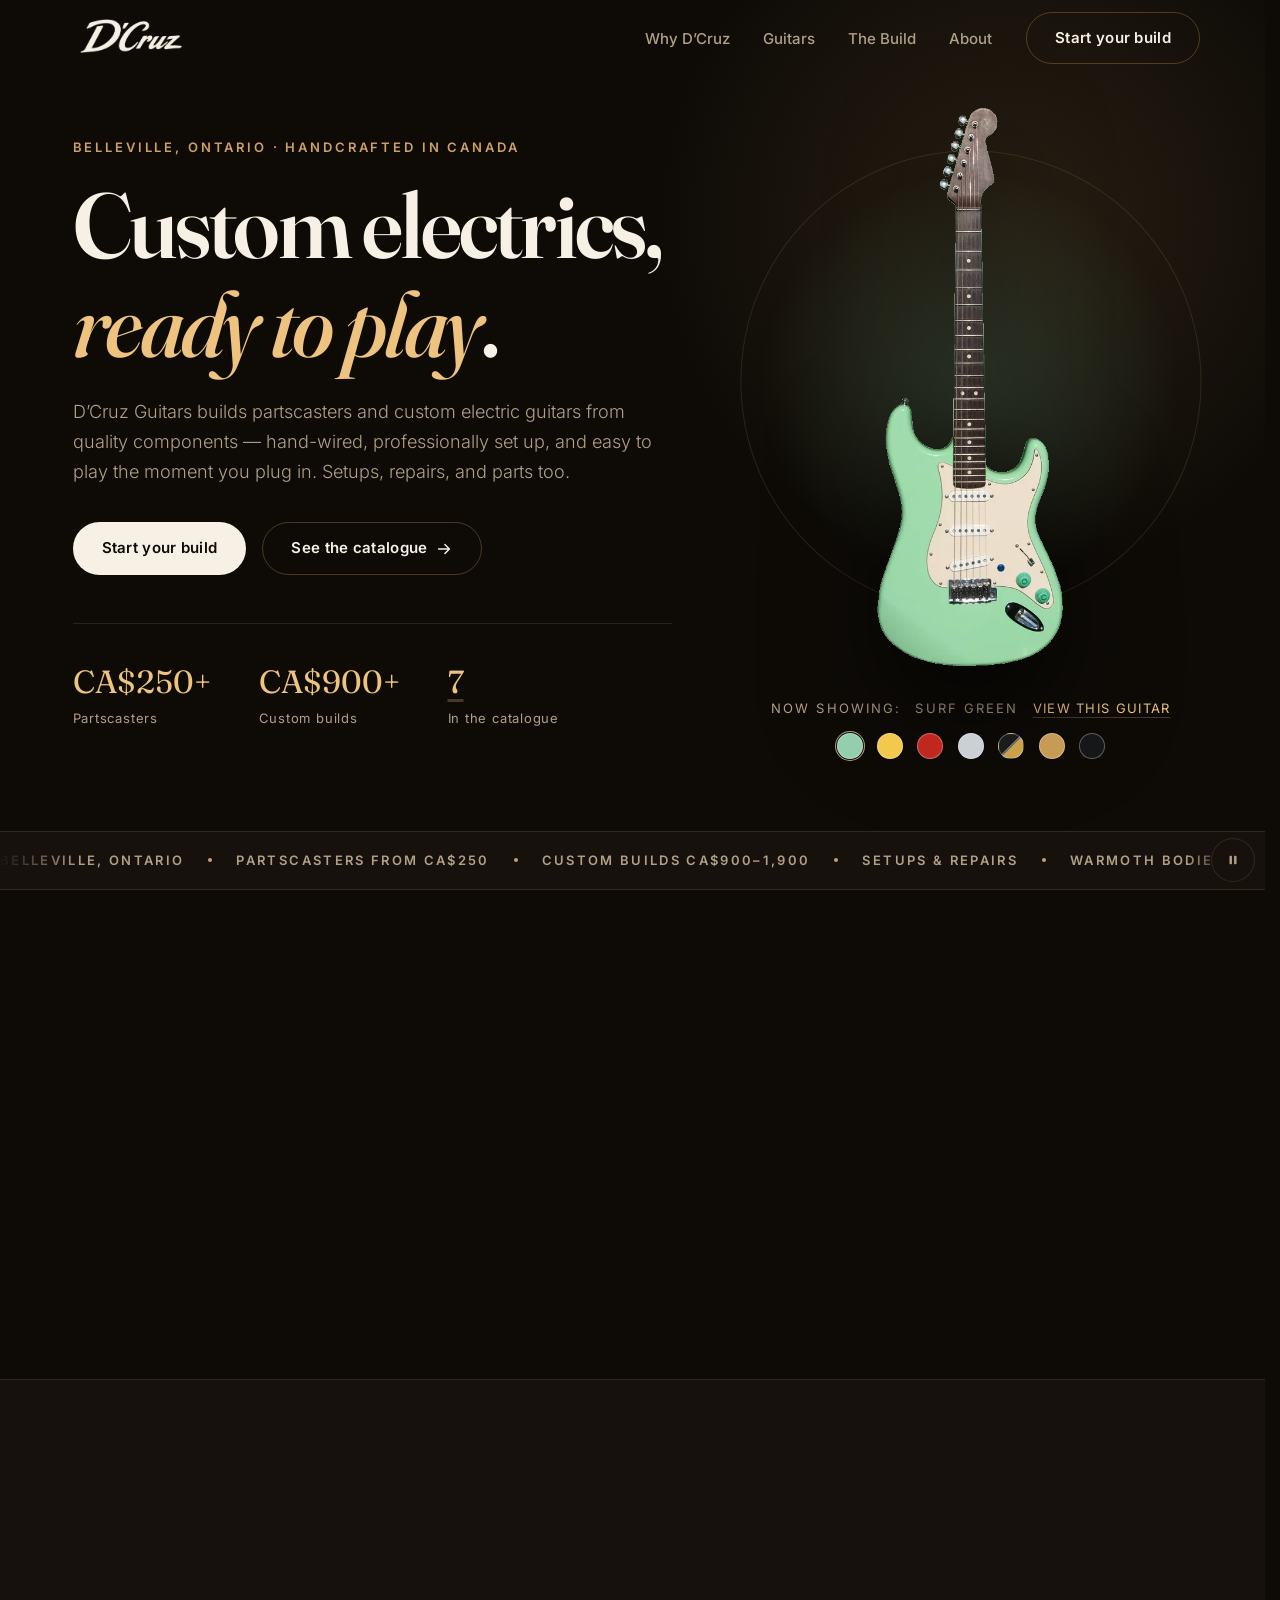
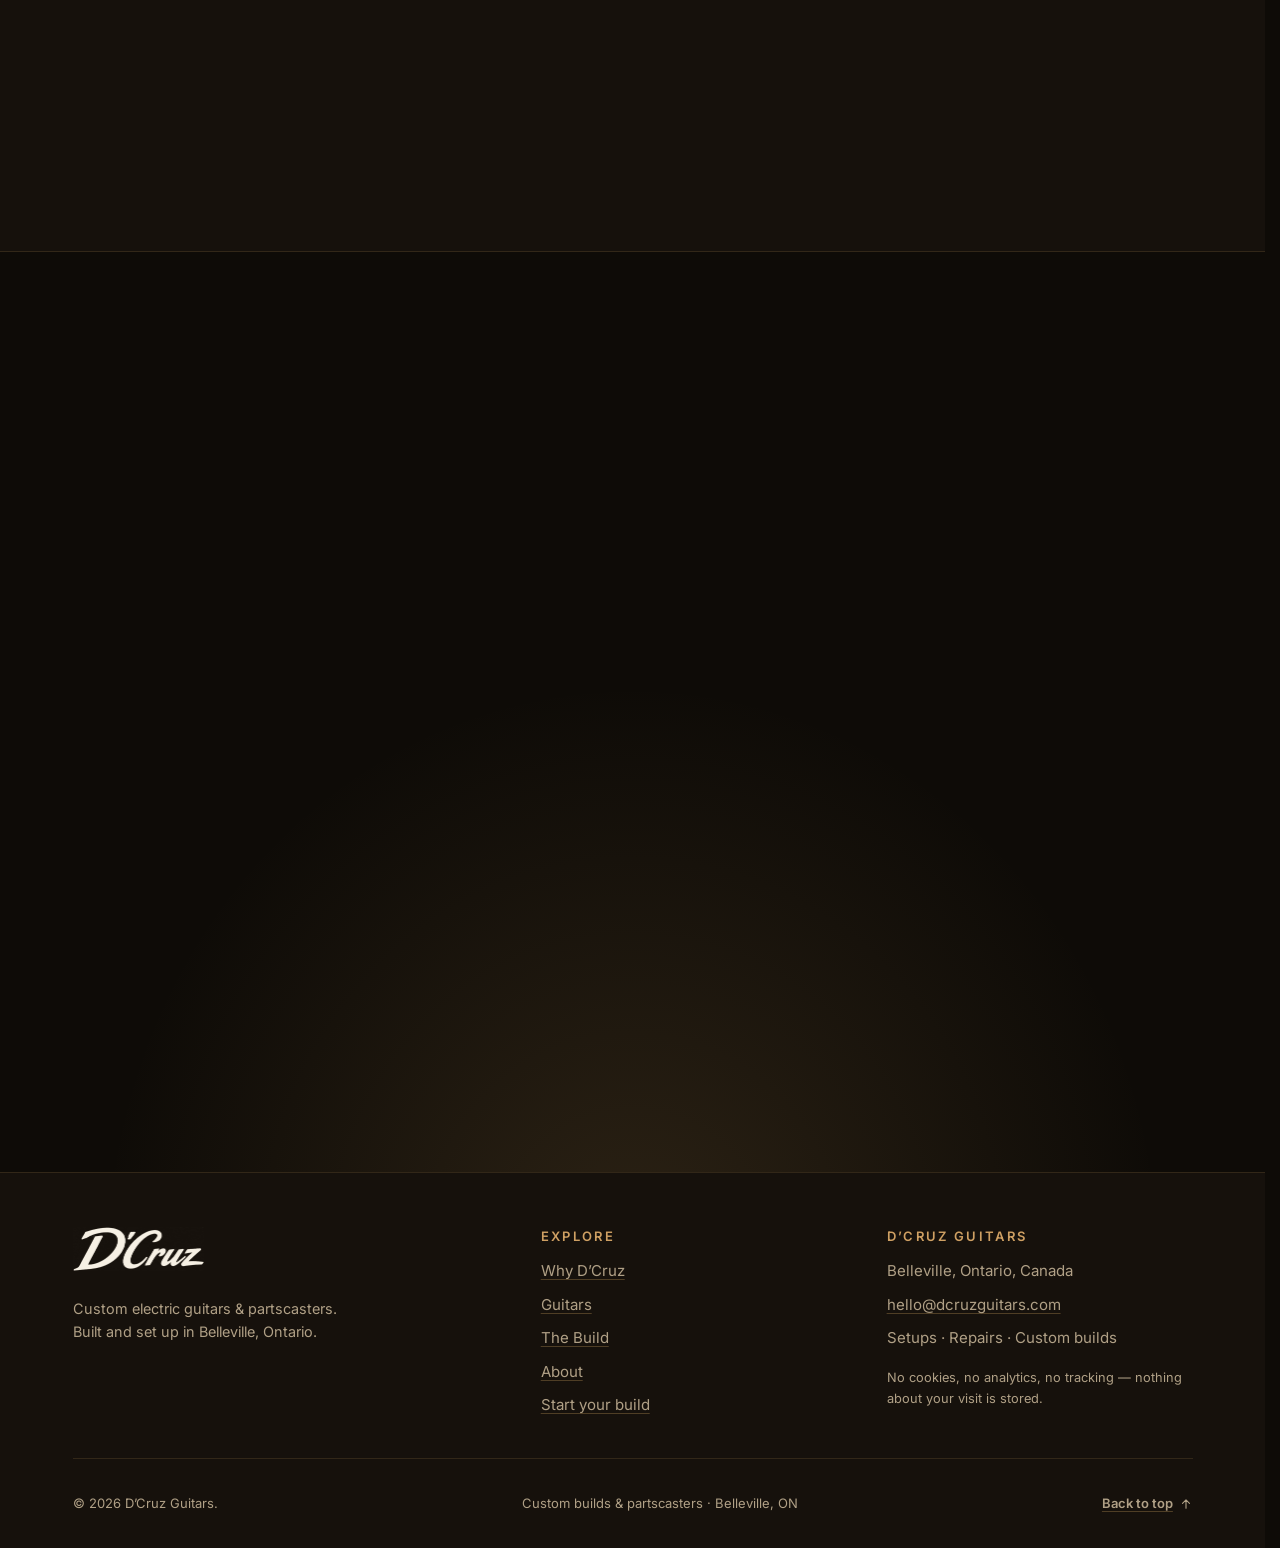
==== commit 78c8c856: "Drop redundant "Guitars" sub-label beside the logo The new D'Cruz wordmark reads as the brand on its" ====
--- a/index.html
+++ b/index.html
@@ -78,7 +78,6 @@
     <nav class="nav container" aria-label="Main navigation">
       <a href="#top" class="brand" aria-label="D'Cruz Guitars — home">
         <img class="brand-logo" src="assets/dcruz-logo-cream-sm.png" alt="D&rsquo;Cruz" width="527" height="176">
-        <span class="brand-sub">Guitars</span>
       </a>
 
       <!-- compact CTA kept in the bar on mobile so the primary action isn't buried behind the hamburger -->
@@ -589,7 +588,6 @@
       <div>
         <a href="#top" class="brand" aria-label="D'Cruz Guitars — back to top">
           <img class="brand-logo brand-logo-lg" src="assets/dcruz-logo-cream-sm.png" alt="D&rsquo;Cruz" width="527" height="176" loading="lazy" decoding="async">
-          <span class="brand-sub">Guitars</span>
         </a>
         <p class="footer-tag">Custom electric guitars &amp; partscasters.<br>Built and set up in Belleville, Ontario.</p>
       </div>
--- a/styles.css
+++ b/styles.css
@@ -348,13 +348,6 @@
   transform: translateY(-2px);
 }
 .brand-logo-lg { height: 44px; }
-.brand-sub {
-  font-size: 0.75rem;
-  font-weight: 600;
-  letter-spacing: var(--track-6);
-  text-transform: uppercase;
-  color: var(--accent);
-}
 
 .nav-menu {
   display: flex;
@@ -1755,14 +1748,13 @@
   .card-guitar { height: 360px; }
 }
 
-/* Once the compact "Build" CTA joins the bar (<=820), the logo + GUITARS +
-   Build + labelled toggle crowd/overflow common phones (390–420px). Shed the
-   sub-label and the toggle's "Menu" text early — the toggle keeps its
-   aria-label, so it stays named for screen readers. */
+/* Once the compact "Build" CTA joins the bar (<=820), the logo + Build +
+   labelled toggle crowd/overflow common phones (390–420px). Shed the toggle's
+   "Menu" text early — the toggle keeps its aria-label, so it stays named for
+   screen readers. */
 @media (max-width: 480px) {
   .nav-toggle-text { display: none; }
   .nav-toggle { padding: 0 0.7rem; }
-  .brand-sub { display: none; }
 }
 
 @media (max-width: 360px) {
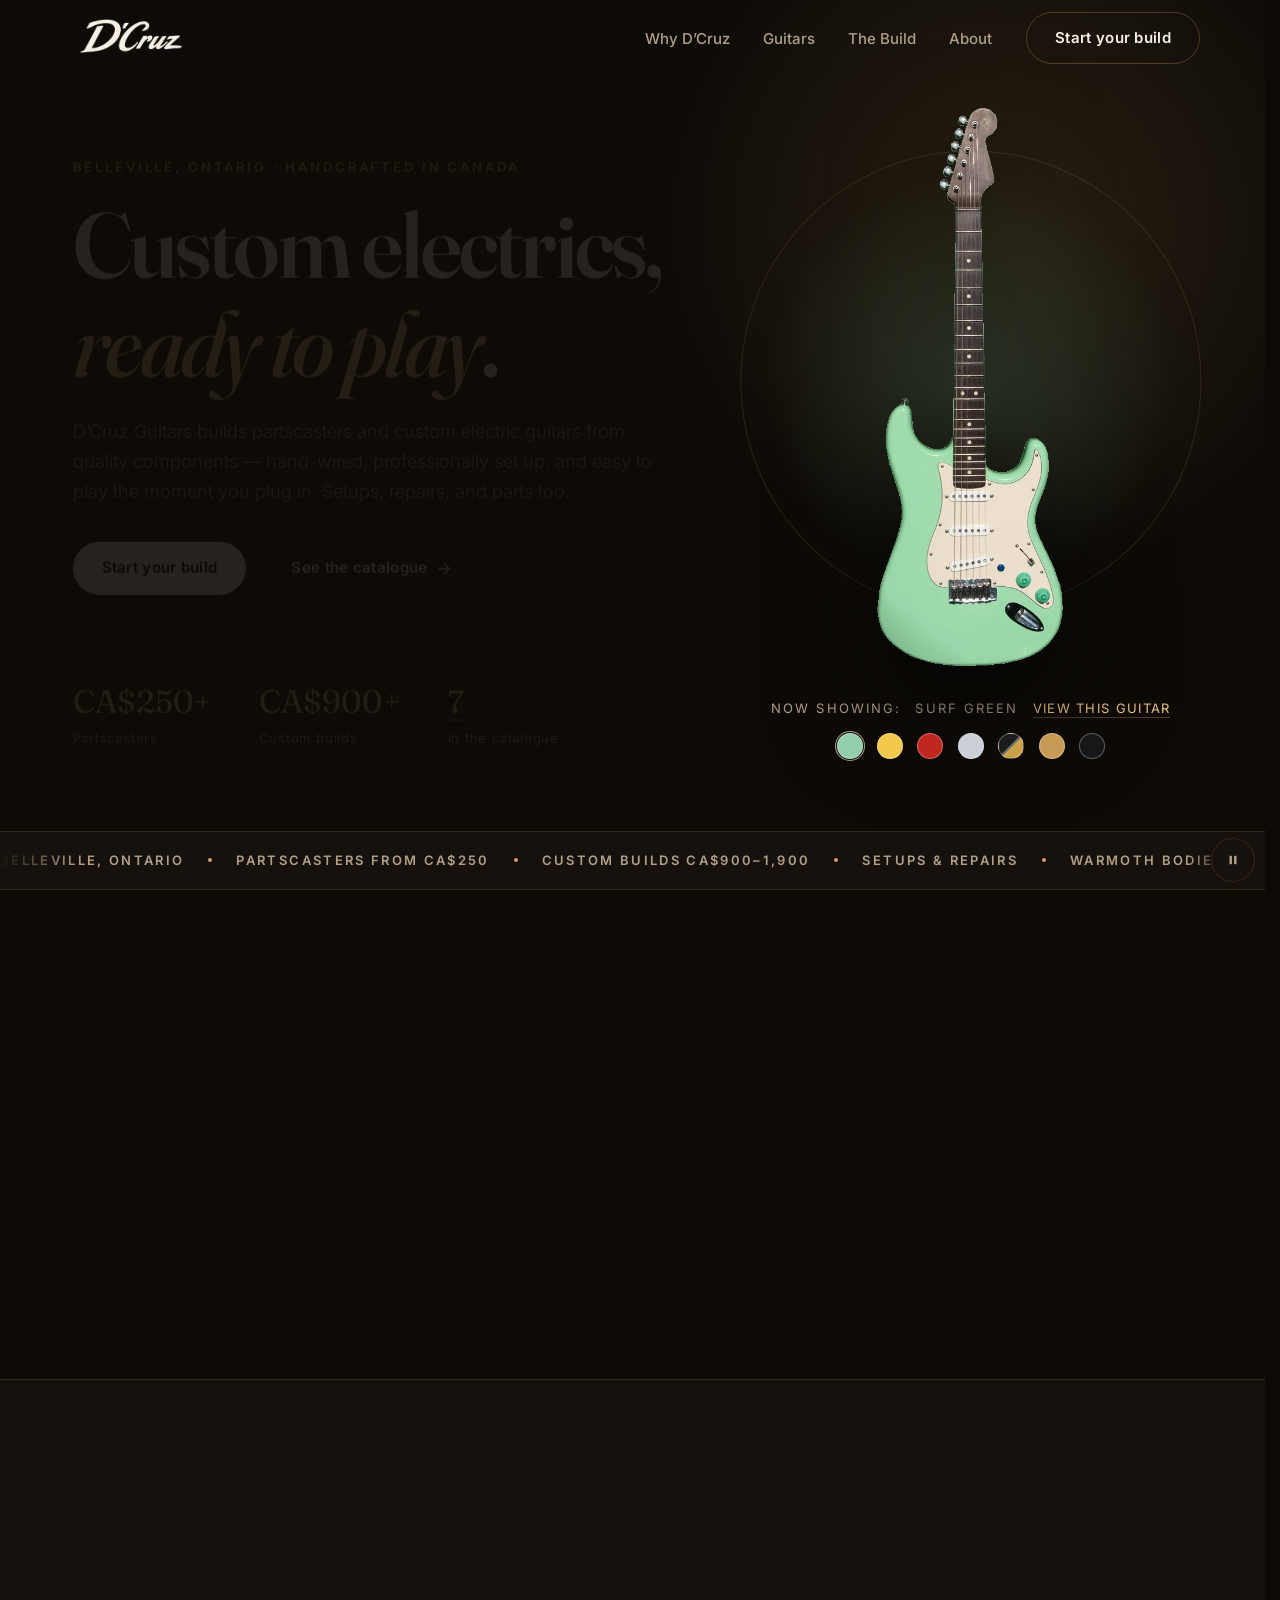
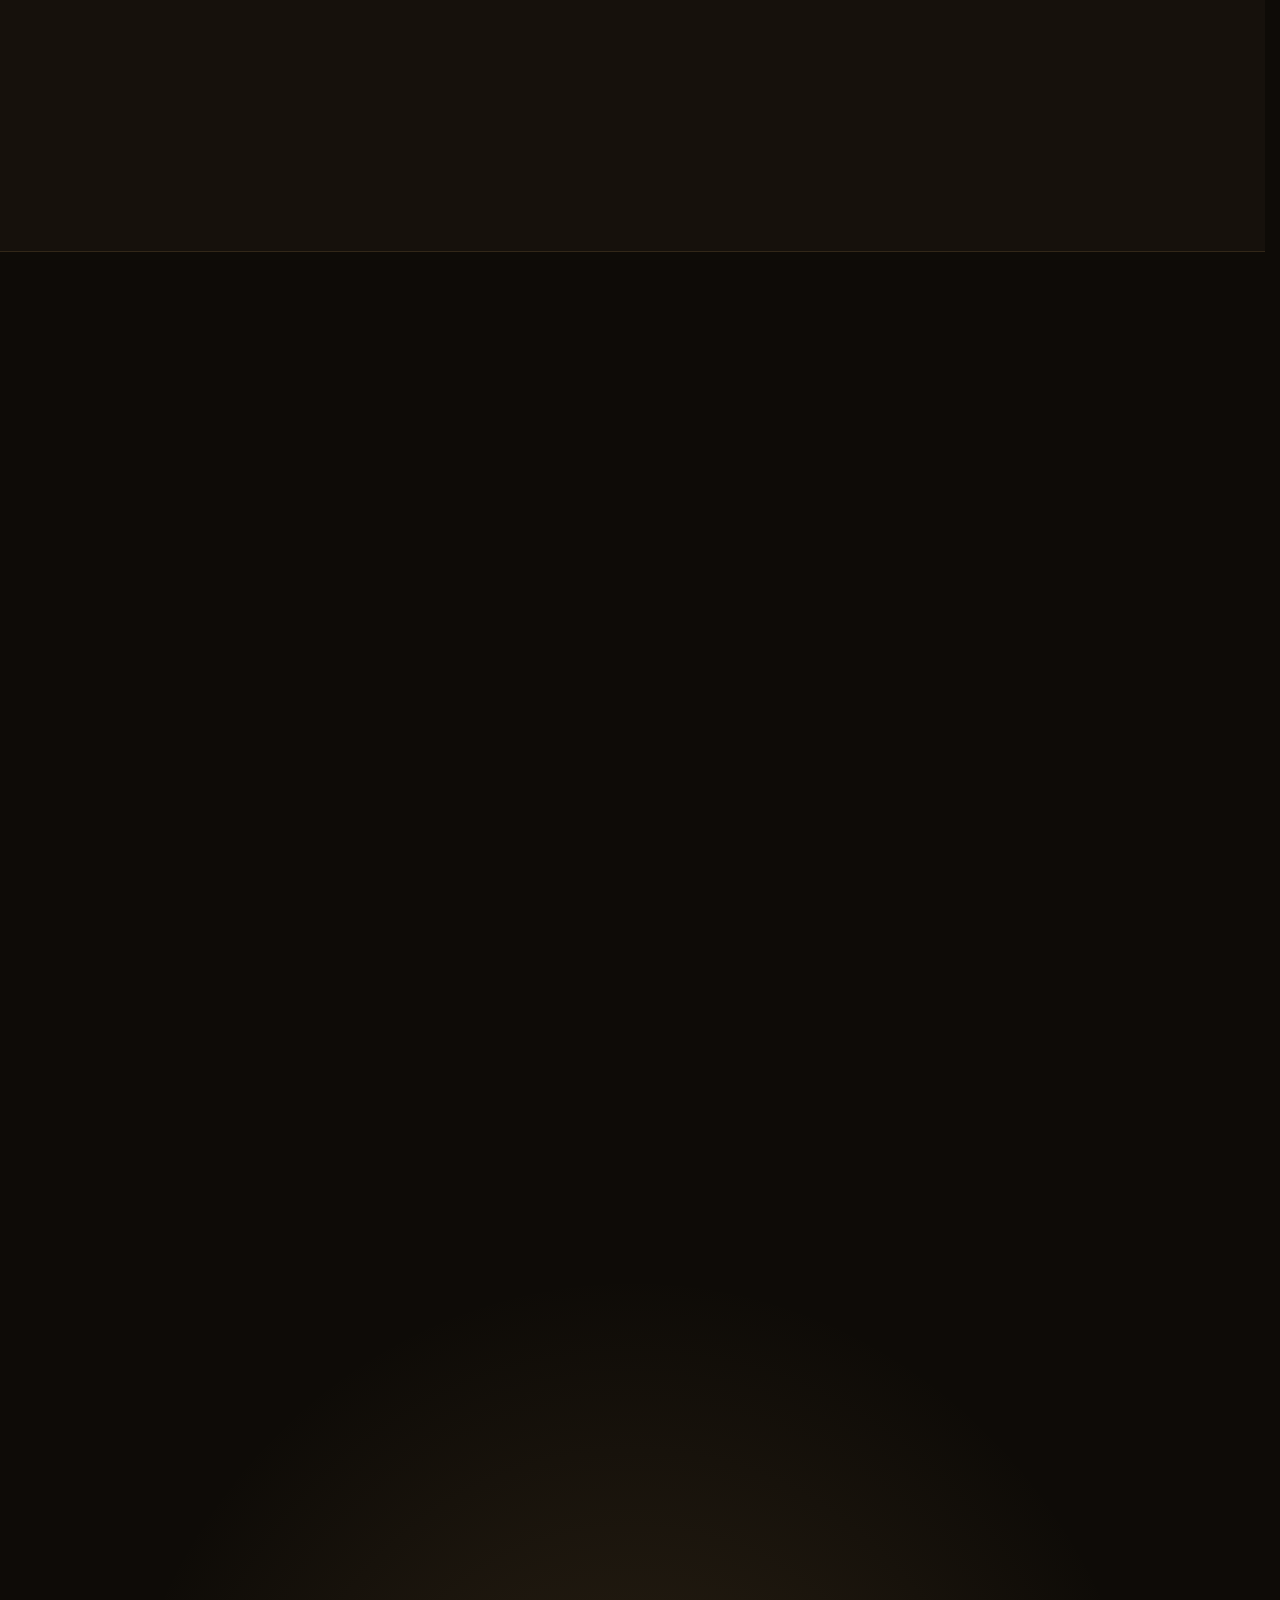
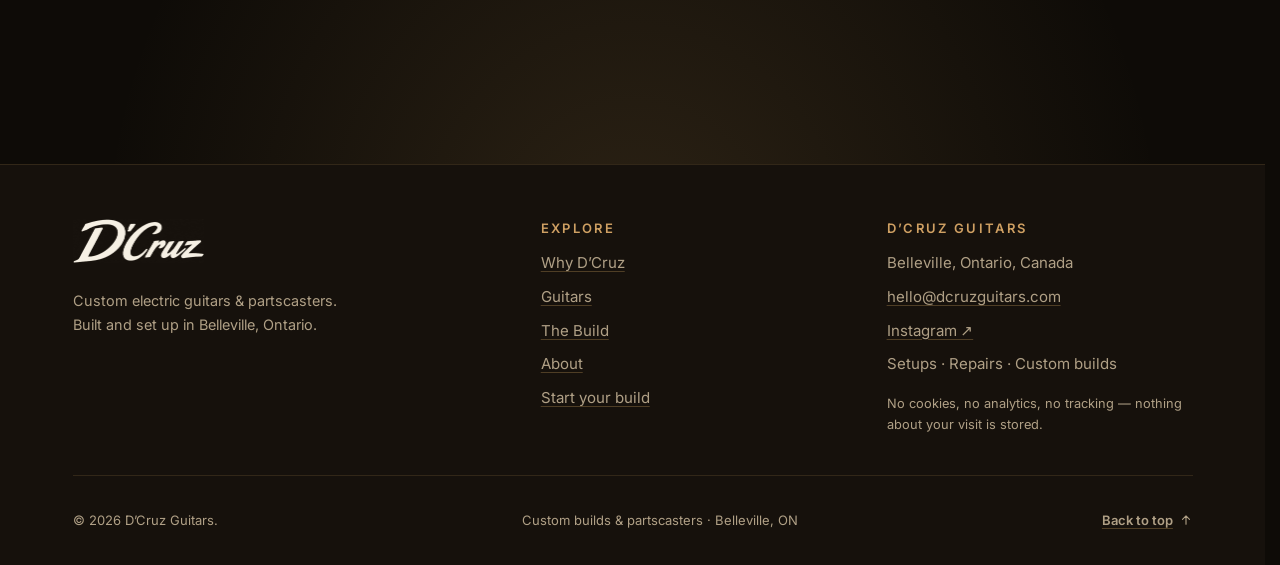
==== commit 1147732b: "Address website evaluation: code cleanups + trust-content scaffolding Code/polish (deploy-safe, no c" ====
--- a/index.html
+++ b/index.html
@@ -534,11 +534,39 @@
       </div>
     </section>
 
+    <!-- ============ TESTIMONIALS ============ -->
+    <!-- PLACEHOLDER SECTION: replace the three quotes and attributions below with
+         real customer testimonials, then this section is good to go. If you have
+         no testimonials yet, delete this whole <section>. -->
+    <section class="section" id="words" aria-labelledby="words-title">
+      <div class="container">
+        <div class="section-head reveal">
+          <p class="eyebrow"><span class="sec-idx" aria-hidden="true">05</span>In Their Words</p>
+          <h2 id="words-title">Players who&rsquo;ve plugged&nbsp;in.</h2>
+          <p class="section-lede">What people say after a build lands in their hands. <span class="ph">[Placeholder &mdash; swap in real customer quotes.]</span></p>
+        </div>
+        <ul class="testimonials">
+          <li class="testimonial reveal">
+            <blockquote>&ldquo;<span class="ph">[Placeholder quote &mdash; what a customer said about the build, the setup, or the value.]</span>&rdquo;</blockquote>
+            <p class="testimonial-attr">&mdash; <span class="ph">[Name]</span>, <span class="ph">[City]</span></p>
+          </li>
+          <li class="testimonial reveal delay-1">
+            <blockquote>&ldquo;<span class="ph">[Placeholder quote &mdash; how the guitar plays, how it compares to what they expected for the price.]</span>&rdquo;</blockquote>
+            <p class="testimonial-attr">&mdash; <span class="ph">[Name]</span>, <span class="ph">[City]</span></p>
+          </li>
+          <li class="testimonial reveal delay-2">
+            <blockquote>&ldquo;<span class="ph">[Placeholder quote &mdash; the buying experience, the communication, the setup quality.]</span>&rdquo;</blockquote>
+            <p class="testimonial-attr">&mdash; <span class="ph">[Name]</span>, <span class="ph">[City]</span></p>
+          </li>
+        </ul>
+      </div>
+    </section>
+
     <!-- ============ ENQUIRE / LEAD GEN ============ -->
     <section class="section commission" id="enquire">
       <div class="container enquire-grid">
         <div class="enquire-copy reveal">
-          <p class="eyebrow"><span class="sec-idx" aria-hidden="true">05</span>Start Your Build</p>
+          <p class="eyebrow"><span class="sec-idx" aria-hidden="true">06</span>Start Your Build</p>
           <h2>Tell us what you want to&nbsp;play.</h2>
           <p class="section-lede">
             Ready-to-play partscaster, fully bespoke custom, or a setup and repair on the
@@ -550,6 +578,13 @@
             <li>Setups, repairs &amp; parts</li>
             <li>Every build one of a kind</li>
           </ul>
+          <!-- PLACEHOLDER: replace the bracketed values with your real ordering terms. -->
+          <p class="enquire-expect">
+            <strong>What to expect:</strong>
+            typical build <span class="ph">[4&ndash;6 weeks]</span> &middot;
+            <span class="ph">[50% deposit to start]</span> &middot;
+            <span class="ph">[ships across Canada / local pickup]</span>
+          </p>
         </div>
         <form class="enquire-form reveal delay-1" id="enquireForm" novalidate>
           <p class="form-required-note" id="formReq">All fields required.</p>
@@ -606,6 +641,8 @@
         <ul>
           <li>Belleville, Ontario, Canada</li>
           <li><a href="mailto:hello@dcruzguitars.com">hello@dcruzguitars.com</a></li>
+          <!-- PLACEHOLDER: point this at the real Instagram handle (or remove it). -->
+          <li><a href="https://instagram.com/dcruzguitars" target="_blank" rel="noopener">Instagram &#8599;</a></li>
           <li>Setups &middot; Repairs &middot; Custom builds</li>
         </ul>
         <p class="footer-privacy">No cookies, no analytics, no tracking &mdash; nothing about your visit is stored.</p>
--- a/styles.css
+++ b/styles.css
@@ -790,7 +790,6 @@
   place-items: center;
   padding: clamp(1rem, 4vw, 3rem);
 }
-.lightbox[hidden] { display: none; }
 .lightbox-backdrop {
   position: absolute;
   inset: 0;
@@ -1231,6 +1230,59 @@
 /* touch devices can't hover-to-reveal — show the logos at readable strength */
 @media (hover: none) {
   .partners img { opacity: 0.8; filter: grayscale(0.4); }
+}
+
+/* ---------- testimonials ---------- */
+.testimonials {
+  list-style: none;
+  display: grid;
+  grid-template-columns: repeat(3, 1fr);
+  gap: 1.5rem;
+  margin-top: 2.5rem;
+}
+.testimonial {
+  display: flex;
+  flex-direction: column;
+  gap: 1.25rem;
+  background: var(--surface);
+  border: 1px solid var(--border);
+  border-radius: var(--radius);
+  padding: 1.75rem;
+}
+.testimonial blockquote {
+  font-family: var(--font-display);
+  font-size: 1.15rem;
+  line-height: 1.5;
+  color: var(--text);
+}
+.testimonial-attr {
+  margin-top: auto;
+  font-size: 0.78rem;
+  font-weight: 600;
+  letter-spacing: 0.12em;
+  text-transform: uppercase;
+  color: var(--accent);
+}
+@media (max-width: 820px) {
+  .testimonials { grid-template-columns: 1fr; }
+}
+
+/* "what to expect" reassurance line under the enquiry points */
+.enquire-expect {
+  margin-top: 1.5rem;
+  padding-top: 1.5rem;
+  border-top: 1px solid var(--border);
+  font-size: 0.95rem;
+  color: var(--text-muted);
+}
+.enquire-expect strong { color: var(--text); }
+
+/* placeholder markers — clearly-editable copy that still needs real content.
+   The dotted underline signals "swap me" without breaking the page's look. */
+.ph {
+  color: var(--accent);
+  text-decoration: underline dotted;
+  text-underline-offset: 3px;
 }
 
 /* ---------- footer ---------- */
@@ -1441,7 +1493,6 @@
   .filter-count { flex-basis: 100%; margin-left: 0; }
   .filter-btn { padding-inline: 0.8rem; }
 }
-.card[hidden], .feature[hidden] { display: none; }
 
 /* ---------- featured guitar ---------- */
 
@@ -1586,8 +1637,10 @@
 }
 .field input:focus, .field textarea:focus {
   outline: none;
-  border-color: var(--accent);
-  box-shadow: 0 0 0 3px var(--accent-soft);
+  border-color: var(--accent-strong);
+  /* inset 1px keeps a crisp solid edge (the 3px soft glow alone was fainter
+     than the 2px accent-strong :focus-visible ring the rest of the UI uses) */
+  box-shadow: 0 0 0 3px var(--accent-soft), inset 0 0 0 1px var(--accent-strong);
 }
 .field input::placeholder, .field textarea::placeholder { color: var(--placeholder); }
 /* keep WebKit autofill from painting the dark inputs yellow */
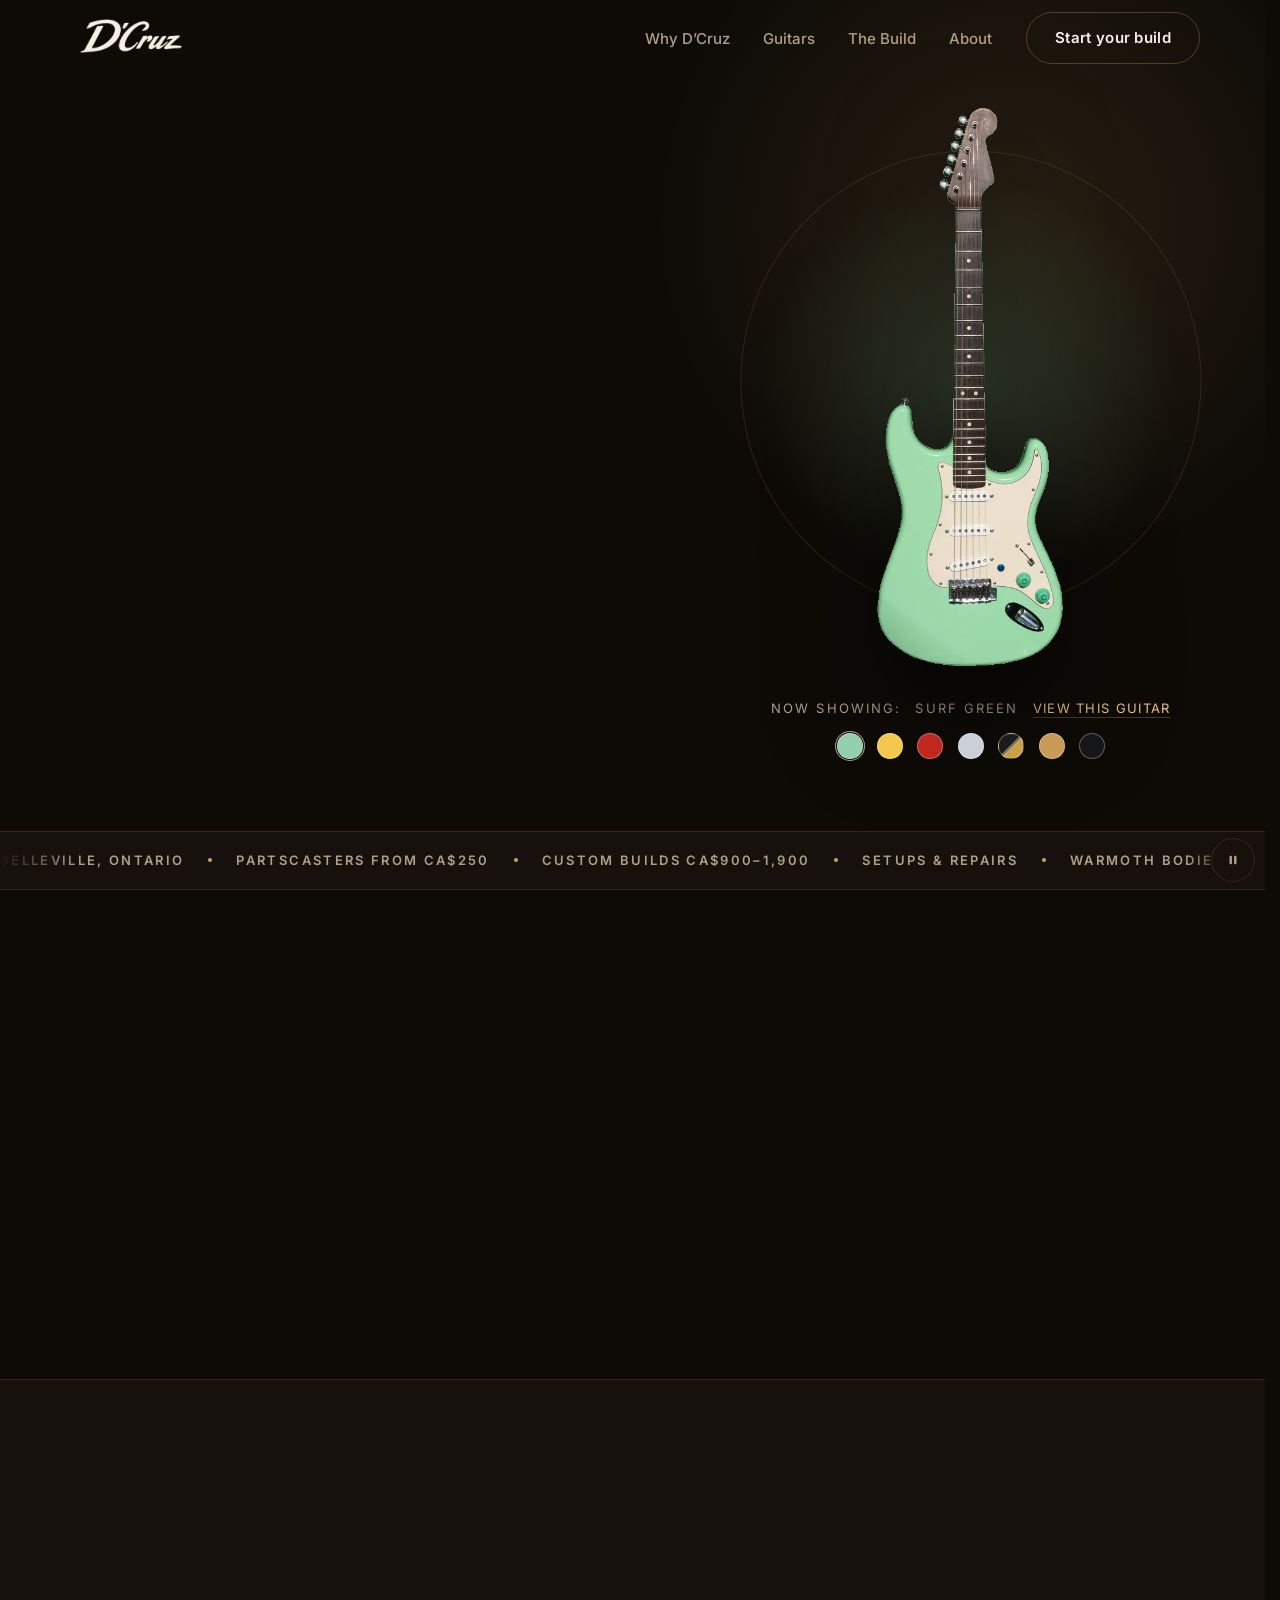
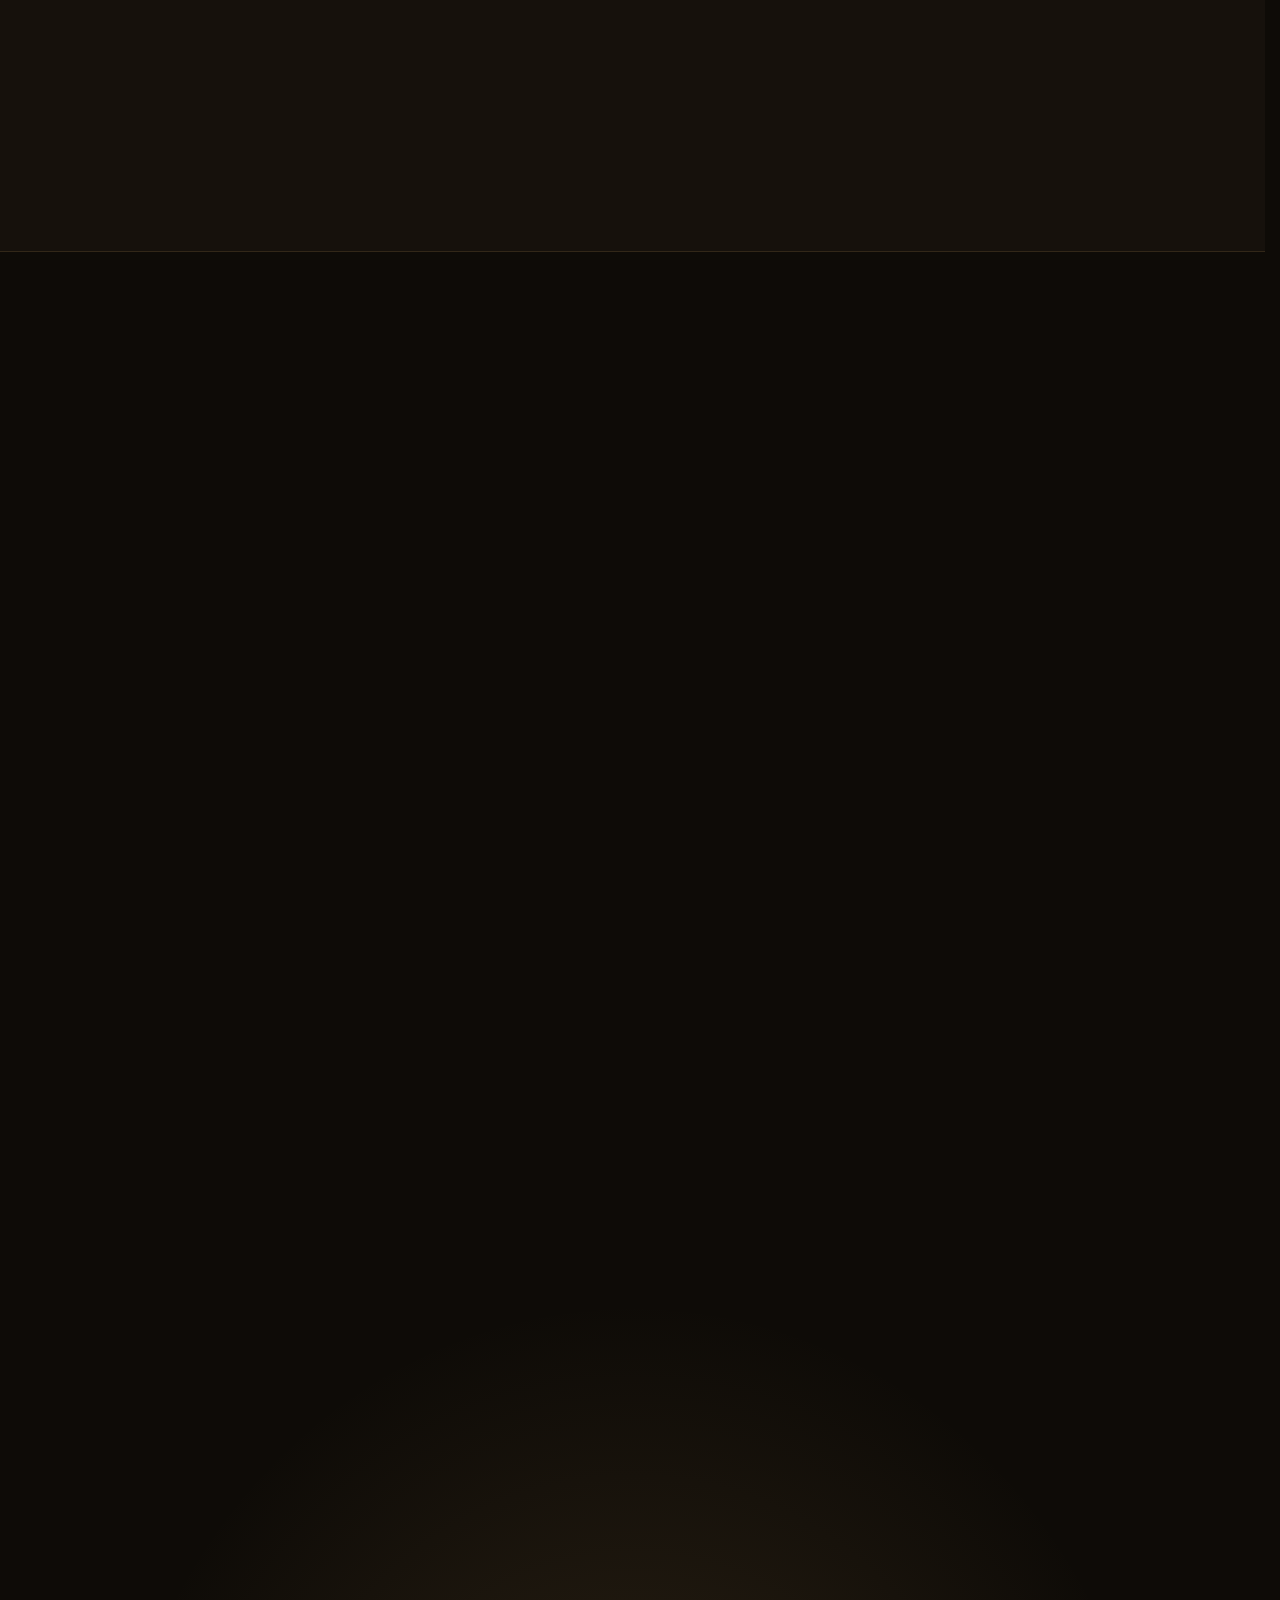
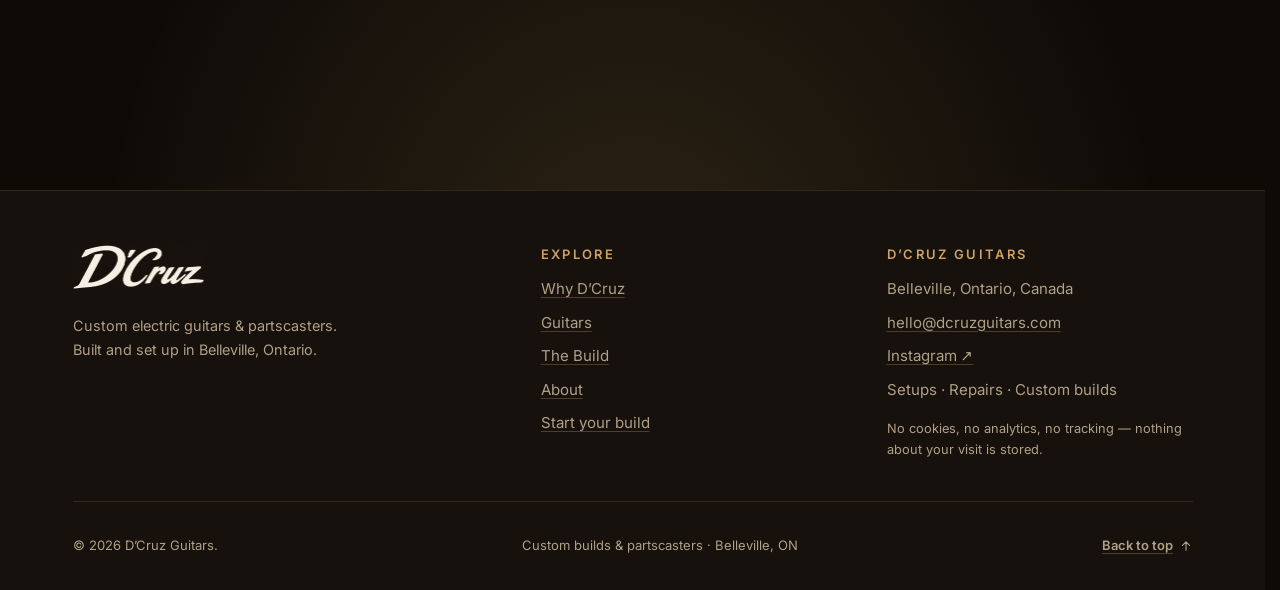
==== commit 0a4f5c2e: "Fill trust-content placeholders with sample copy Replaced the bracketed placeholders with realistic " ====
--- a/index.html
+++ b/index.html
@@ -535,28 +535,26 @@
     </section>
 
     <!-- ============ TESTIMONIALS ============ -->
-    <!-- PLACEHOLDER SECTION: replace the three quotes and attributions below with
-         real customer testimonials, then this section is good to go. If you have
-         no testimonials yet, delete this whole <section>. -->
+    <!-- Sample testimonials for the demo — swap in real quotes if this goes live. -->
     <section class="section" id="words" aria-labelledby="words-title">
       <div class="container">
         <div class="section-head reveal">
           <p class="eyebrow"><span class="sec-idx" aria-hidden="true">05</span>In Their Words</p>
           <h2 id="words-title">Players who&rsquo;ve plugged&nbsp;in.</h2>
-          <p class="section-lede">What people say after a build lands in their hands. <span class="ph">[Placeholder &mdash; swap in real customer quotes.]</span></p>
+          <p class="section-lede">What people say after a build lands in their hands.</p>
         </div>
         <ul class="testimonials">
           <li class="testimonial reveal">
-            <blockquote>&ldquo;<span class="ph">[Placeholder quote &mdash; what a customer said about the build, the setup, or the value.]</span>&rdquo;</blockquote>
-            <p class="testimonial-attr">&mdash; <span class="ph">[Name]</span>, <span class="ph">[City]</span></p>
+            <blockquote>&ldquo;I brought Phil a box of parts and a rough idea. What came back played better than guitars I&rsquo;ve paid three times as much for &mdash; the setup alone was worth it.&rdquo;</blockquote>
+            <p class="testimonial-attr">&mdash; Marc L., Belleville, ON</p>
           </li>
           <li class="testimonial reveal delay-1">
-            <blockquote>&ldquo;<span class="ph">[Placeholder quote &mdash; how the guitar plays, how it compares to what they expected for the price.]</span>&rdquo;</blockquote>
-            <p class="testimonial-attr">&mdash; <span class="ph">[Name]</span>, <span class="ph">[City]</span></p>
+            <blockquote>&ldquo;My Custom 003 has been my number one since the day I got it. Dead-quiet wiring, perfect frets, and it stayed in tune through a whole summer of outdoor gigs.&rdquo;</blockquote>
+            <p class="testimonial-attr">&mdash; Dave R., Kingston, ON</p>
           </li>
           <li class="testimonial reveal delay-2">
-            <blockquote>&ldquo;<span class="ph">[Placeholder quote &mdash; the buying experience, the communication, the setup quality.]</span>&rdquo;</blockquote>
-            <p class="testimonial-attr">&mdash; <span class="ph">[Name]</span>, <span class="ph">[City]</span></p>
+            <blockquote>&ldquo;Fast, honest, and he genuinely cares how the thing plays. Talked me out of an expensive pickup I didn&rsquo;t need &mdash; and the guitar&rsquo;s better for it.&rdquo;</blockquote>
+            <p class="testimonial-attr">&mdash; Steph M., Trenton, ON</p>
           </li>
         </ul>
       </div>
@@ -578,12 +576,11 @@
             <li>Setups, repairs &amp; parts</li>
             <li>Every build one of a kind</li>
           </ul>
-          <!-- PLACEHOLDER: replace the bracketed values with your real ordering terms. -->
+          <!-- NOTE: sample ordering terms to finish the design — confirm/adjust to your real process. -->
           <p class="enquire-expect">
             <strong>What to expect:</strong>
-            typical build <span class="ph">[4&ndash;6 weeks]</span> &middot;
-            <span class="ph">[50% deposit to start]</span> &middot;
-            <span class="ph">[ships across Canada / local pickup]</span>
+            typical build 4&ndash;6 weeks &middot; 50% deposit to start, balance on completion &middot;
+            ships across Canada or pick up in Belleville
           </p>
         </div>
         <form class="enquire-form reveal delay-1" id="enquireForm" novalidate>
@@ -641,7 +638,7 @@
         <ul>
           <li>Belleville, Ontario, Canada</li>
           <li><a href="mailto:hello@dcruzguitars.com">hello@dcruzguitars.com</a></li>
-          <!-- PLACEHOLDER: point this at the real Instagram handle (or remove it). -->
+          <!-- NOTE: sample handle — confirm the real one (or remove this link). -->
           <li><a href="https://instagram.com/dcruzguitars" target="_blank" rel="noopener">Instagram &#8599;</a></li>
           <li>Setups &middot; Repairs &middot; Custom builds</li>
         </ul>
--- a/styles.css
+++ b/styles.css
@@ -1277,14 +1277,6 @@
 }
 .enquire-expect strong { color: var(--text); }
 
-/* placeholder markers — clearly-editable copy that still needs real content.
-   The dotted underline signals "swap me" without breaking the page's look. */
-.ph {
-  color: var(--accent);
-  text-decoration: underline dotted;
-  text-underline-offset: 3px;
-}
-
 /* ---------- footer ---------- */
 
 .site-footer {
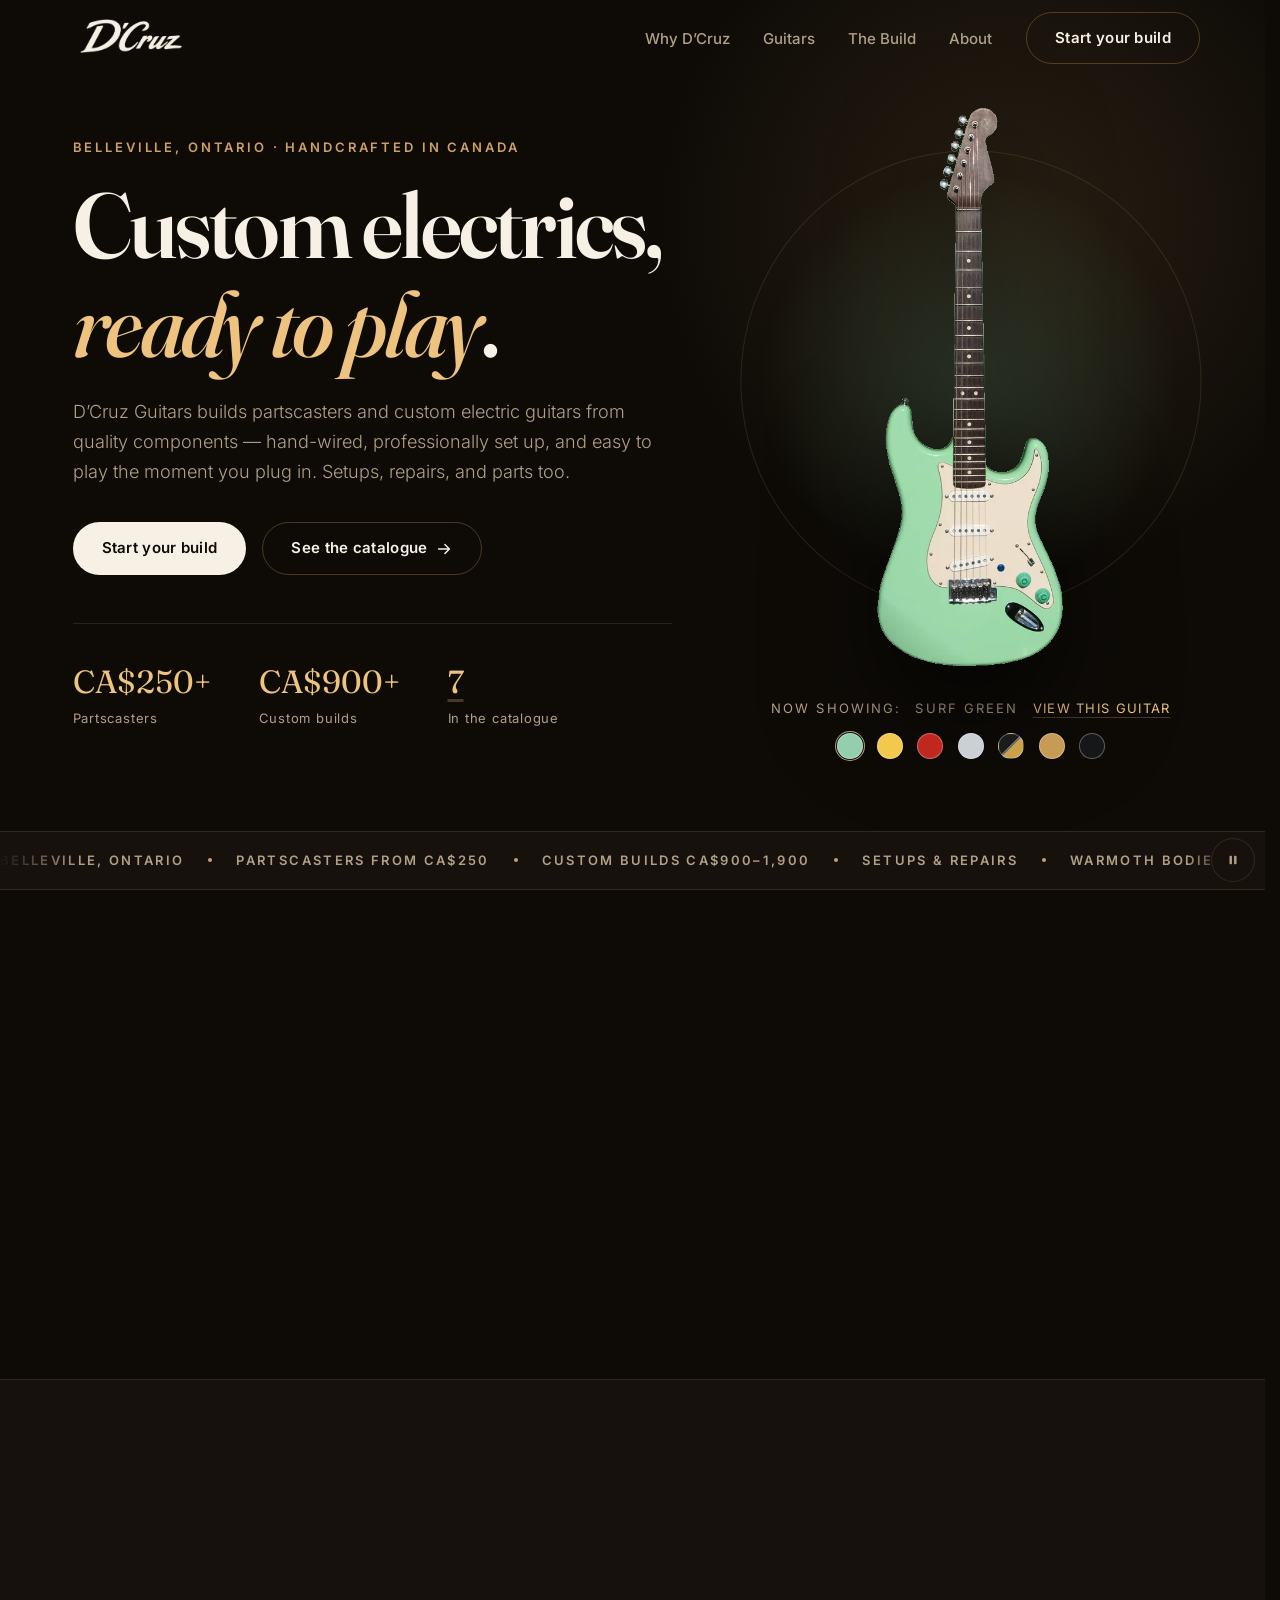
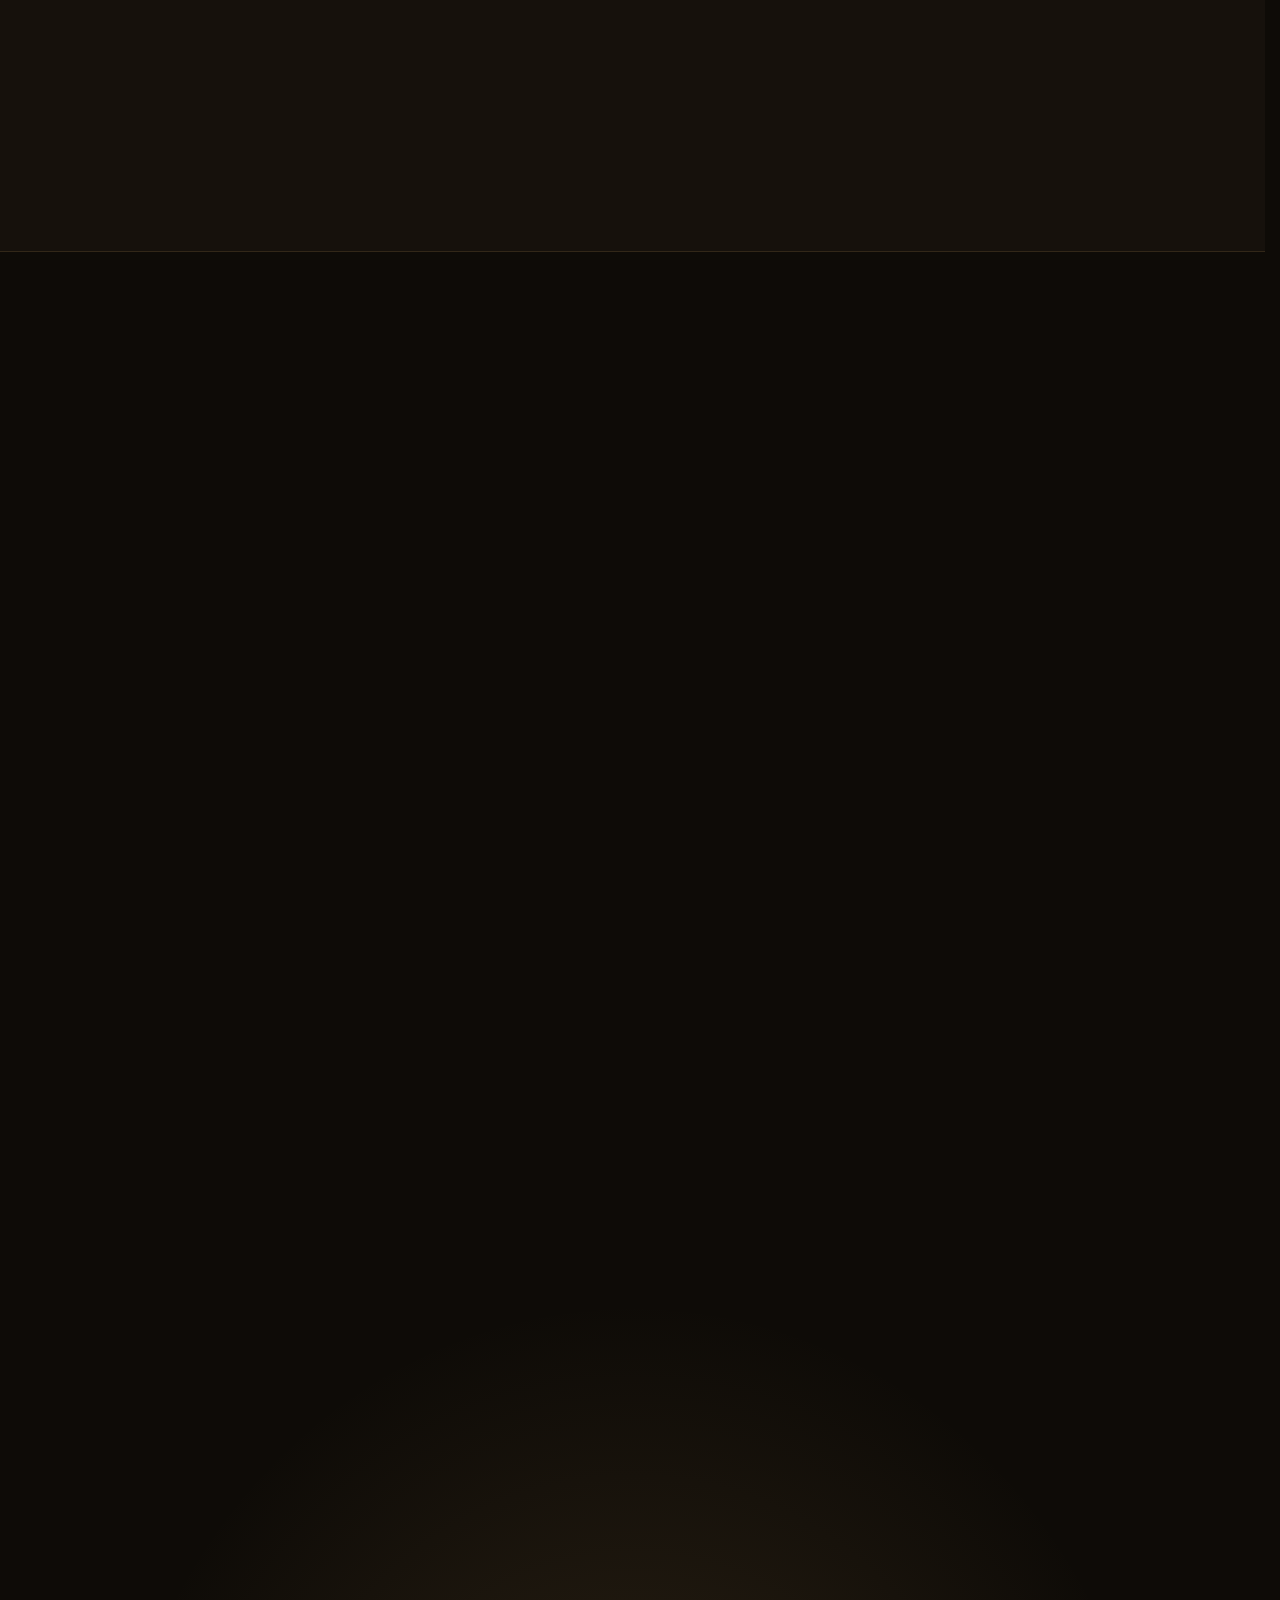
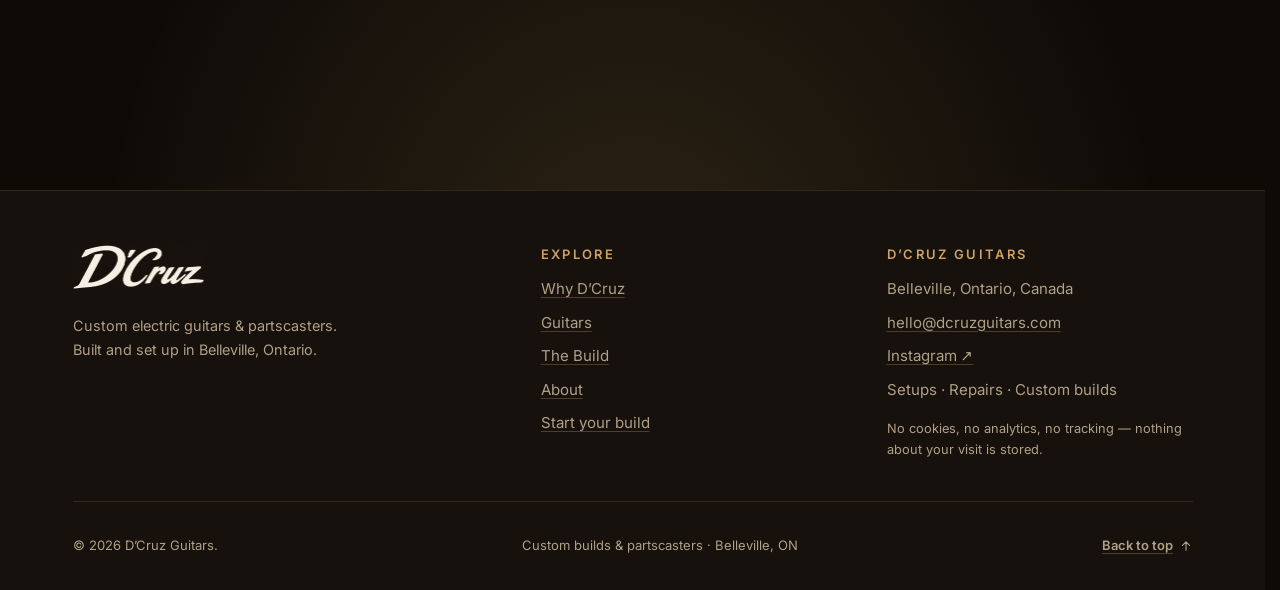
==== commit 950be883: "Replace About badge with a workshop-bench illustration Swapped the logo-in-a-frame SVG in the About " ====
--- a/index.html
+++ b/index.html
@@ -498,19 +498,56 @@
                 <linearGradient id="panel" x1="0" y1="0" x2="1" y2="1">
                   <stop offset="0%" stop-color="#3A2412"/><stop offset="50%" stop-color="#5C3A1C"/><stop offset="100%" stop-color="#2A1708"/>
                 </linearGradient>
+                <radialGradient id="benchGlow" cx="50%" cy="40%" r="58%">
+                  <stop offset="0%" stop-color="#F0C889" stop-opacity=".30"/><stop offset="100%" stop-color="#F0C889" stop-opacity="0"/>
+                </radialGradient>
+                <linearGradient id="bodyFill" x1="0" y1="0" x2="0" y2="1">
+                  <stop offset="0%" stop-color="#E7B978" stop-opacity=".34"/><stop offset="100%" stop-color="#8A6430" stop-opacity=".20"/>
+                </linearGradient>
+                <linearGradient id="plank" x1="0" y1="0" x2="0" y2="1">
+                  <stop offset="0%" stop-color="#6B441F"/><stop offset="100%" stop-color="#3A2412"/>
+                </linearGradient>
               </defs>
               <rect width="400" height="400" rx="8" fill="url(#panel)"/>
-              <g stroke="#C89B5A" stroke-opacity=".22" stroke-width="1.5">
-                <path d="M-20 70 Q 200 44 420 78"/><path d="M-20 140 Q 200 116 420 150"/>
-                <path d="M-20 210 Q 200 190 420 222"/><path d="M-20 280 Q 200 264 420 292"/>
-                <path d="M-20 350 Q 200 340 420 360"/>
+              <rect width="400" height="400" rx="8" fill="url(#benchGlow)"/>
+              <!-- ambient string lines -->
+              <g stroke="#C89B5A" stroke-opacity=".14" stroke-width="1.2">
+                <path d="M-20 58 Q 200 38 420 64"/><path d="M-20 104 Q 200 86 420 110"/><path d="M-20 330 Q 200 340 420 326"/>
               </g>
-              <g transform="translate(200 205)">
-                <circle r="118" fill="none" stroke="#C89B5A" stroke-opacity=".7" stroke-width="2"/>
-                <circle r="102" fill="none" stroke="#C89B5A" stroke-opacity=".4" stroke-width="1.4"/>
-                <image href="assets/dcruz-logo-cream-sm.png" x="-82" y="-27.5" width="164" height="55"/>
+              <!-- workbench -->
+              <g stroke="#C89B5A" stroke-linecap="round">
+                <rect x="34" y="266" width="332" height="20" rx="3" fill="url(#plank)" stroke-opacity=".5" stroke-width="1.5"/>
+                <path d="M50 276 H350" stroke-opacity=".22" stroke-width="1"/>
+                <path d="M72 286 V346" stroke-opacity=".45" stroke-width="4"/><path d="M328 286 V346" stroke-opacity=".45" stroke-width="4"/>
+                <path d="M72 332 H328" stroke-opacity=".28" stroke-width="2.5"/>
               </g>
-              <text x="200" y="352" text-anchor="middle" font-family="Inter, sans-serif" font-size="13" letter-spacing="4" fill="#C89B5A">BELLEVILLE &middot; ONTARIO</text>
+              <!-- guitar body resting on the bench (S-style, neck to the right) -->
+              <g transform="translate(196 224) rotate(-6)">
+                <path d="M84 -12 H152 V16 H84 Z" fill="#6B441F" fill-opacity=".7" stroke="#C89B5A" stroke-opacity=".5" stroke-width="1.2"/>
+                <g stroke="#C89B5A" stroke-opacity=".38" stroke-width="1">
+                  <path d="M102 -12 V16"/><path d="M120 -12 V16"/><path d="M138 -12 V16"/>
+                </g>
+                <path d="M 84 -14 C 92 -30 92 -46 74 -47 C 60 -48 56 -34 44 -34 C 20 -34 6 -50 -18 -50 C -60 -50 -86 -24 -86 2 C -86 30 -60 54 -18 54 C 6 54 18 40 40 40 C 54 40 60 50 74 50 C 92 50 92 34 84 18 Z"
+                      fill="url(#bodyFill)" stroke="#EDC37F" stroke-opacity=".9" stroke-width="2.2"/>
+                <path d="M -66 -20 C -30 -30 44 -26 60 0 C 46 26 -30 32 -64 20 C -74 4 -74 -8 -66 -20 Z"
+                      fill="#F7F1E5" fill-opacity=".08" stroke="#C89B5A" stroke-opacity=".55" stroke-width="1.2"/>
+                <g fill="none" stroke="#EDC37F" stroke-opacity=".75" stroke-width="1.4">
+                  <rect x="-34" y="-12" width="8" height="26" rx="2"/><rect x="-8" y="-11" width="8" height="26" rx="2"/><rect x="18" y="-9" width="8" height="26" rx="2"/>
+                </g>
+                <rect x="40" y="-6" width="16" height="20" rx="2" fill="none" stroke="#EDC37F" stroke-opacity=".75" stroke-width="1.4"/>
+                <g fill="#C89B5A" fill-opacity=".6"><circle cx="-2" cy="26" r="3.5"/><circle cx="14" cy="26" r="3.5"/></g>
+              </g>
+              <!-- tools on the bench -->
+              <g stroke="#C89B5A" stroke-linecap="round" fill="none">
+                <g stroke-opacity=".55" stroke-width="2"><path d="M296 92 l40 22"/><path d="M334 112 l14 8"/></g>
+                <g stroke-opacity=".5" stroke-width="2"><path d="M58 118 l34 -14"/><path d="M90 104 l12 -5"/></g>
+                <g stroke-opacity=".45" stroke-width="1.3">
+                  <rect x="68" y="150" width="26" height="40" rx="4"/>
+                  <circle cx="81" cy="162" r="1.6" fill="#C89B5A" stroke="none"/><circle cx="81" cy="170" r="1.6" fill="#C89B5A" stroke="none"/><circle cx="81" cy="178" r="1.6" fill="#C89B5A" stroke="none"/>
+                </g>
+                <g stroke-opacity=".45" stroke-width="1.3"><circle cx="318" cy="166" r="18"/><circle cx="318" cy="166" r="10"/></g>
+              </g>
+              <text x="200" y="374" text-anchor="middle" font-family="Inter, sans-serif" font-size="12" letter-spacing="4" fill="#C89B5A" fill-opacity=".85">BELLEVILLE &middot; ONTARIO</text>
             </svg>
           </div>
         </div>
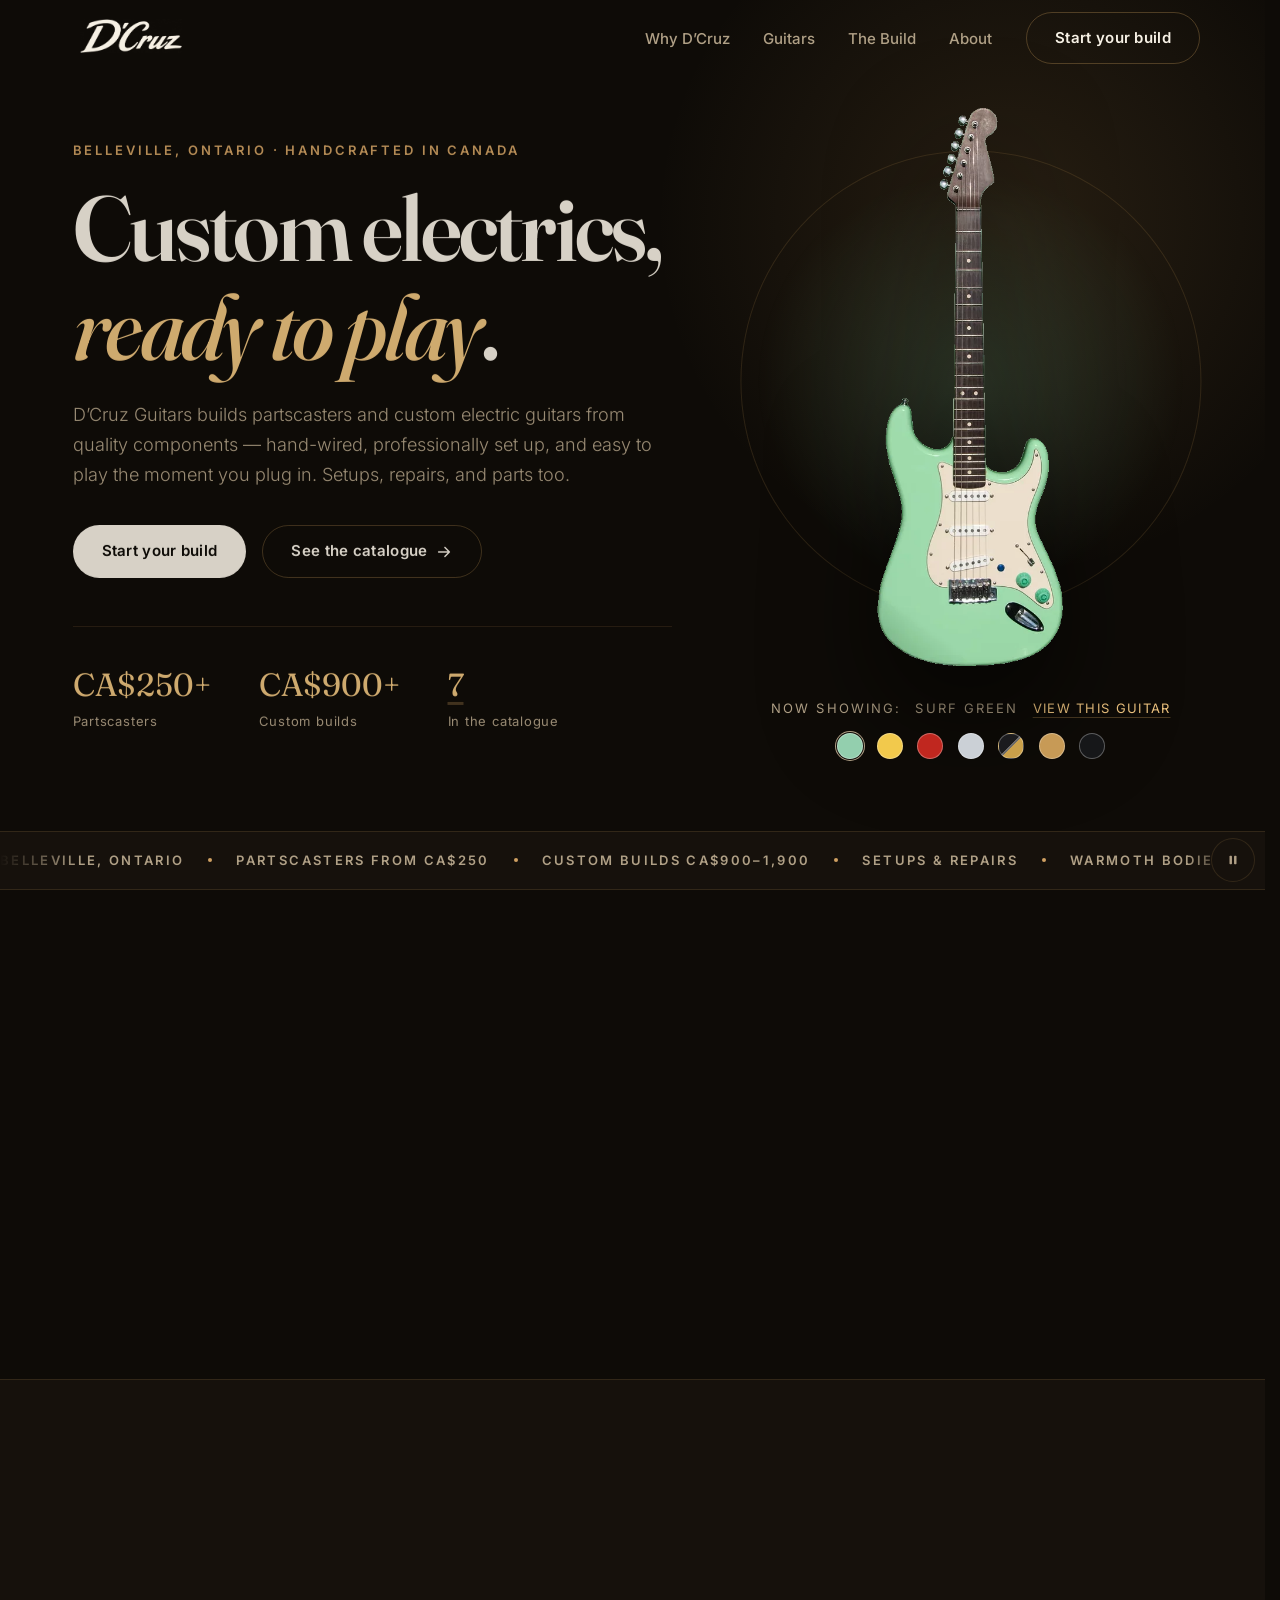
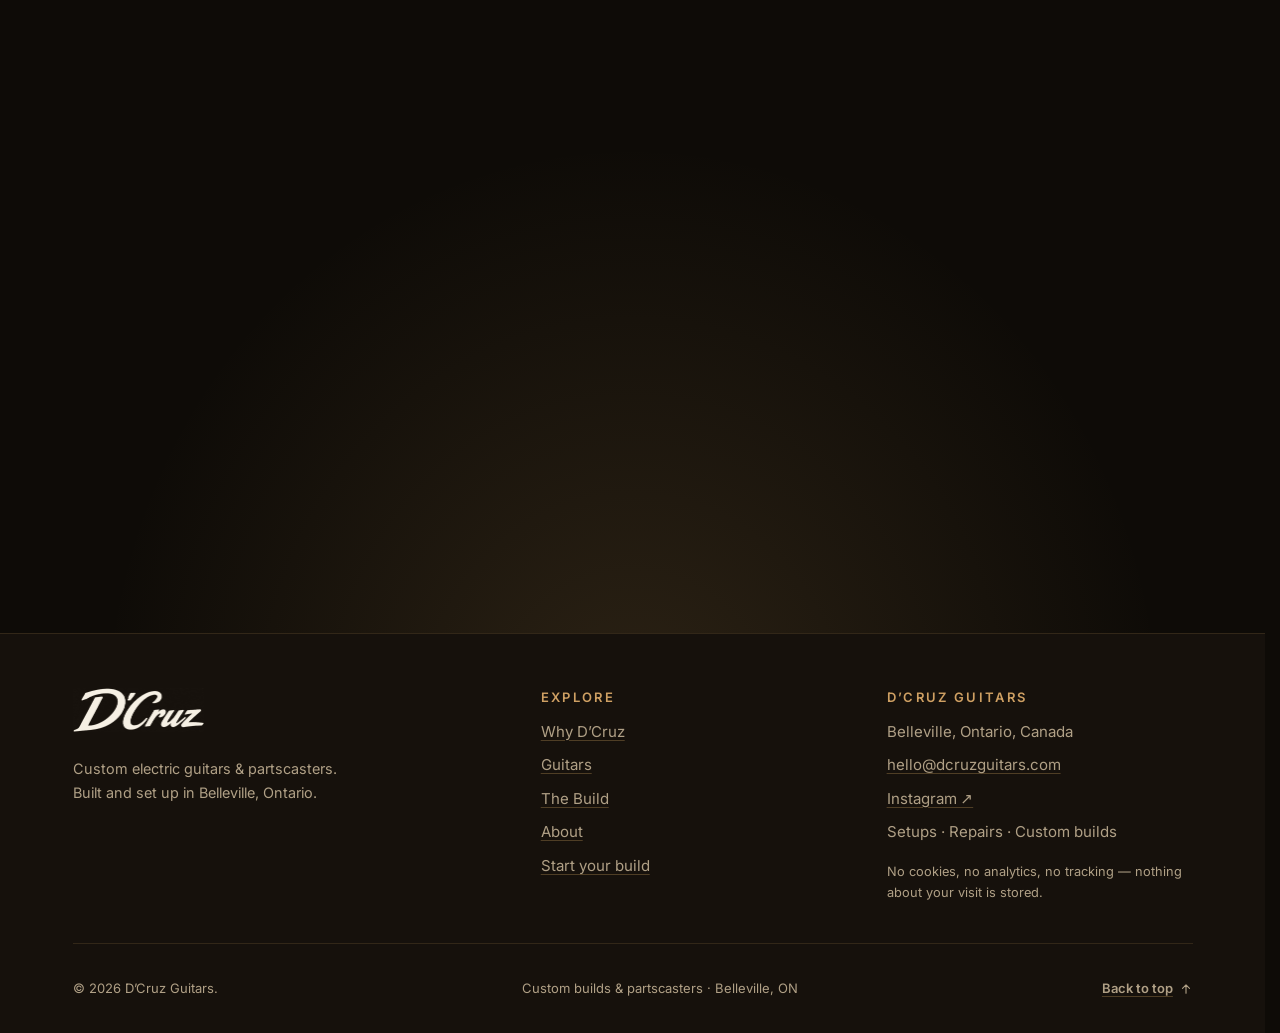
==== commit ec8a0bbb: "Use a real CC workshop photo in the About section Replaced the vector bench illustration with a lice" ====
--- a/index.html
+++ b/index.html
@@ -491,65 +491,15 @@
     <!-- ============ ABOUT ============ -->
     <section class="section section-alt" id="about">
       <div class="container story-grid">
-        <div class="story-visual reveal" aria-hidden="true">
+        <div class="story-visual reveal">
           <div class="story-frame">
-            <svg viewBox="0 0 400 400" fill="none" xmlns="http://www.w3.org/2000/svg">
-              <defs>
-                <linearGradient id="panel" x1="0" y1="0" x2="1" y2="1">
-                  <stop offset="0%" stop-color="#3A2412"/><stop offset="50%" stop-color="#5C3A1C"/><stop offset="100%" stop-color="#2A1708"/>
-                </linearGradient>
-                <radialGradient id="benchGlow" cx="50%" cy="40%" r="58%">
-                  <stop offset="0%" stop-color="#F0C889" stop-opacity=".30"/><stop offset="100%" stop-color="#F0C889" stop-opacity="0"/>
-                </radialGradient>
-                <linearGradient id="bodyFill" x1="0" y1="0" x2="0" y2="1">
-                  <stop offset="0%" stop-color="#E7B978" stop-opacity=".34"/><stop offset="100%" stop-color="#8A6430" stop-opacity=".20"/>
-                </linearGradient>
-                <linearGradient id="plank" x1="0" y1="0" x2="0" y2="1">
-                  <stop offset="0%" stop-color="#6B441F"/><stop offset="100%" stop-color="#3A2412"/>
-                </linearGradient>
-              </defs>
-              <rect width="400" height="400" rx="8" fill="url(#panel)"/>
-              <rect width="400" height="400" rx="8" fill="url(#benchGlow)"/>
-              <!-- ambient string lines -->
-              <g stroke="#C89B5A" stroke-opacity=".14" stroke-width="1.2">
-                <path d="M-20 58 Q 200 38 420 64"/><path d="M-20 104 Q 200 86 420 110"/><path d="M-20 330 Q 200 340 420 326"/>
-              </g>
-              <!-- workbench -->
-              <g stroke="#C89B5A" stroke-linecap="round">
-                <rect x="34" y="266" width="332" height="20" rx="3" fill="url(#plank)" stroke-opacity=".5" stroke-width="1.5"/>
-                <path d="M50 276 H350" stroke-opacity=".22" stroke-width="1"/>
-                <path d="M72 286 V346" stroke-opacity=".45" stroke-width="4"/><path d="M328 286 V346" stroke-opacity=".45" stroke-width="4"/>
-                <path d="M72 332 H328" stroke-opacity=".28" stroke-width="2.5"/>
-              </g>
-              <!-- guitar body resting on the bench (S-style, neck to the right) -->
-              <g transform="translate(196 224) rotate(-6)">
-                <path d="M84 -12 H152 V16 H84 Z" fill="#6B441F" fill-opacity=".7" stroke="#C89B5A" stroke-opacity=".5" stroke-width="1.2"/>
-                <g stroke="#C89B5A" stroke-opacity=".38" stroke-width="1">
-                  <path d="M102 -12 V16"/><path d="M120 -12 V16"/><path d="M138 -12 V16"/>
-                </g>
-                <path d="M 84 -14 C 92 -30 92 -46 74 -47 C 60 -48 56 -34 44 -34 C 20 -34 6 -50 -18 -50 C -60 -50 -86 -24 -86 2 C -86 30 -60 54 -18 54 C 6 54 18 40 40 40 C 54 40 60 50 74 50 C 92 50 92 34 84 18 Z"
-                      fill="url(#bodyFill)" stroke="#EDC37F" stroke-opacity=".9" stroke-width="2.2"/>
-                <path d="M -66 -20 C -30 -30 44 -26 60 0 C 46 26 -30 32 -64 20 C -74 4 -74 -8 -66 -20 Z"
-                      fill="#F7F1E5" fill-opacity=".08" stroke="#C89B5A" stroke-opacity=".55" stroke-width="1.2"/>
-                <g fill="none" stroke="#EDC37F" stroke-opacity=".75" stroke-width="1.4">
-                  <rect x="-34" y="-12" width="8" height="26" rx="2"/><rect x="-8" y="-11" width="8" height="26" rx="2"/><rect x="18" y="-9" width="8" height="26" rx="2"/>
-                </g>
-                <rect x="40" y="-6" width="16" height="20" rx="2" fill="none" stroke="#EDC37F" stroke-opacity=".75" stroke-width="1.4"/>
-                <g fill="#C89B5A" fill-opacity=".6"><circle cx="-2" cy="26" r="3.5"/><circle cx="14" cy="26" r="3.5"/></g>
-              </g>
-              <!-- tools on the bench -->
-              <g stroke="#C89B5A" stroke-linecap="round" fill="none">
-                <g stroke-opacity=".55" stroke-width="2"><path d="M296 92 l40 22"/><path d="M334 112 l14 8"/></g>
-                <g stroke-opacity=".5" stroke-width="2"><path d="M58 118 l34 -14"/><path d="M90 104 l12 -5"/></g>
-                <g stroke-opacity=".45" stroke-width="1.3">
-                  <rect x="68" y="150" width="26" height="40" rx="4"/>
-                  <circle cx="81" cy="162" r="1.6" fill="#C89B5A" stroke="none"/><circle cx="81" cy="170" r="1.6" fill="#C89B5A" stroke="none"/><circle cx="81" cy="178" r="1.6" fill="#C89B5A" stroke="none"/>
-                </g>
-                <g stroke-opacity=".45" stroke-width="1.3"><circle cx="318" cy="166" r="18"/><circle cx="318" cy="166" r="10"/></g>
-              </g>
-              <text x="200" y="374" text-anchor="middle" font-family="Inter, sans-serif" font-size="12" letter-spacing="4" fill="#C89B5A" fill-opacity=".85">BELLEVILLE &middot; ONTARIO</text>
-            </svg>
-          </div>
+            <img src="assets/dcruz-workshop.webp"
+                 srcset="assets/dcruz-workshop-sm.webp 500w, assets/dcruz-workshop.webp 900w"
+                 sizes="(max-width: 900px) 420px, 340px"
+                 alt="A guitar maker shaping a body at his workbench, hand tools racked on the wall behind him."
+                 width="900" height="900" loading="lazy" decoding="async">
+          </div>
+          <p class="story-credit">Workshop photo by <a href="https://commons.wikimedia.org/wiki/File:Guitar_Luthier_in_Workshop.jpg" target="_blank" rel="noopener noreferrer">Christian Ericksen</a> &middot; <a href="https://creativecommons.org/licenses/by-sa/4.0/" target="_blank" rel="noopener noreferrer">CC BY-SA 4.0</a></p>
         </div>
         <div class="story-copy">
           <p class="eyebrow reveal"><span class="sec-idx" aria-hidden="true">04</span>About</p>
--- a/styles.css
+++ b/styles.css
@@ -1154,16 +1154,22 @@
   box-shadow: var(--shadow-card);
   transform: rotate(-1.5deg);
 }
-.story-frame svg {
-  /* The svg has no width/height attrs, only a viewBox — without an explicit
-     size it has no intrinsic dimensions to size against, so on a shrink-to-fit
-     box (any auto-margin/non-stretched ancestor, e.g. mobile) it collapses to
-     0x0 instead of filling its container. Force it to size from the frame. */
+.story-frame img {
   display: block;
   width: 100%;
   aspect-ratio: 1 / 1;
+  object-fit: cover;
   border-radius: var(--radius-sm);
 }
+.story-credit {
+  margin-top: 0.9rem;
+  text-align: center;
+  font-size: 0.72rem;
+  letter-spacing: 0.02em;
+  color: var(--text-muted);
+}
+.story-credit a { color: var(--text-muted); text-decoration: underline; text-underline-offset: 2px; }
+.story-credit a:hover { color: var(--accent-strong); }
 
 .story-copy p + p { margin-top: 1.1rem; }
 .story-copy > p:not(.eyebrow) { color: var(--text-muted); }
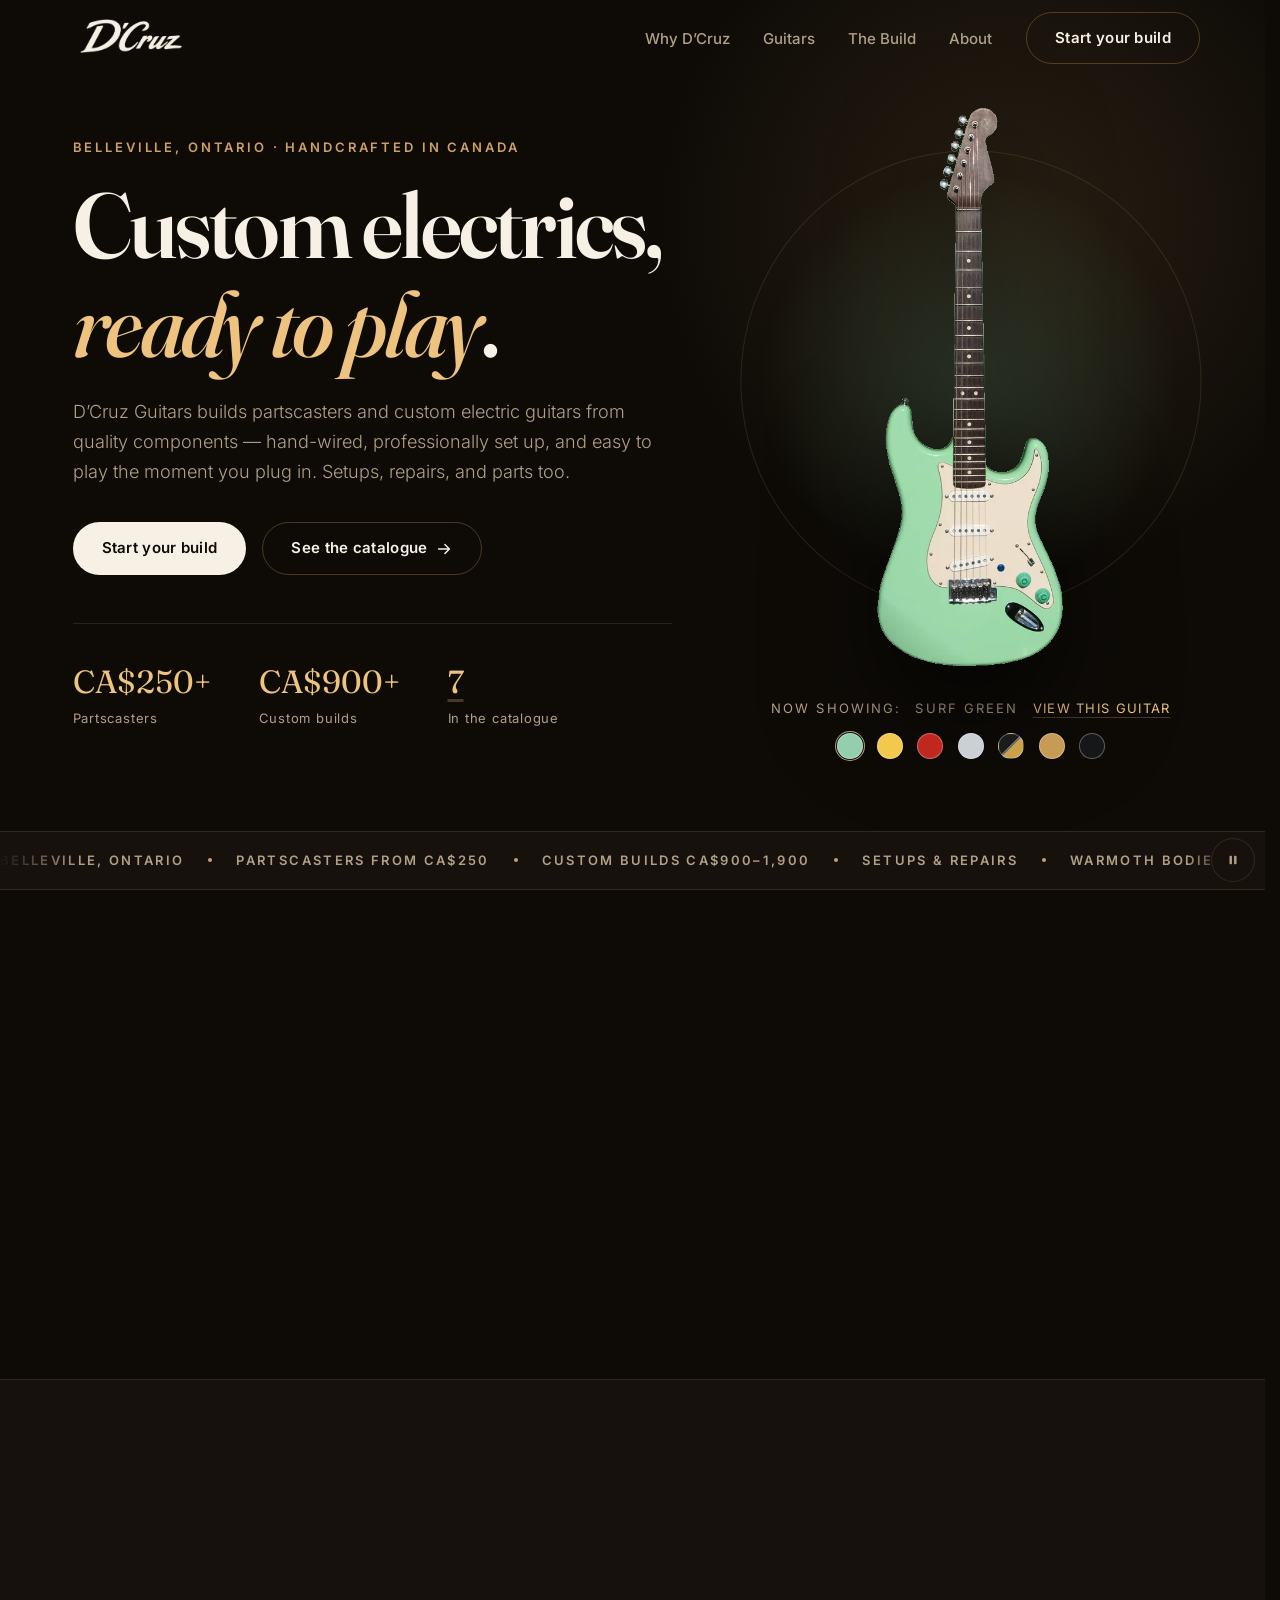
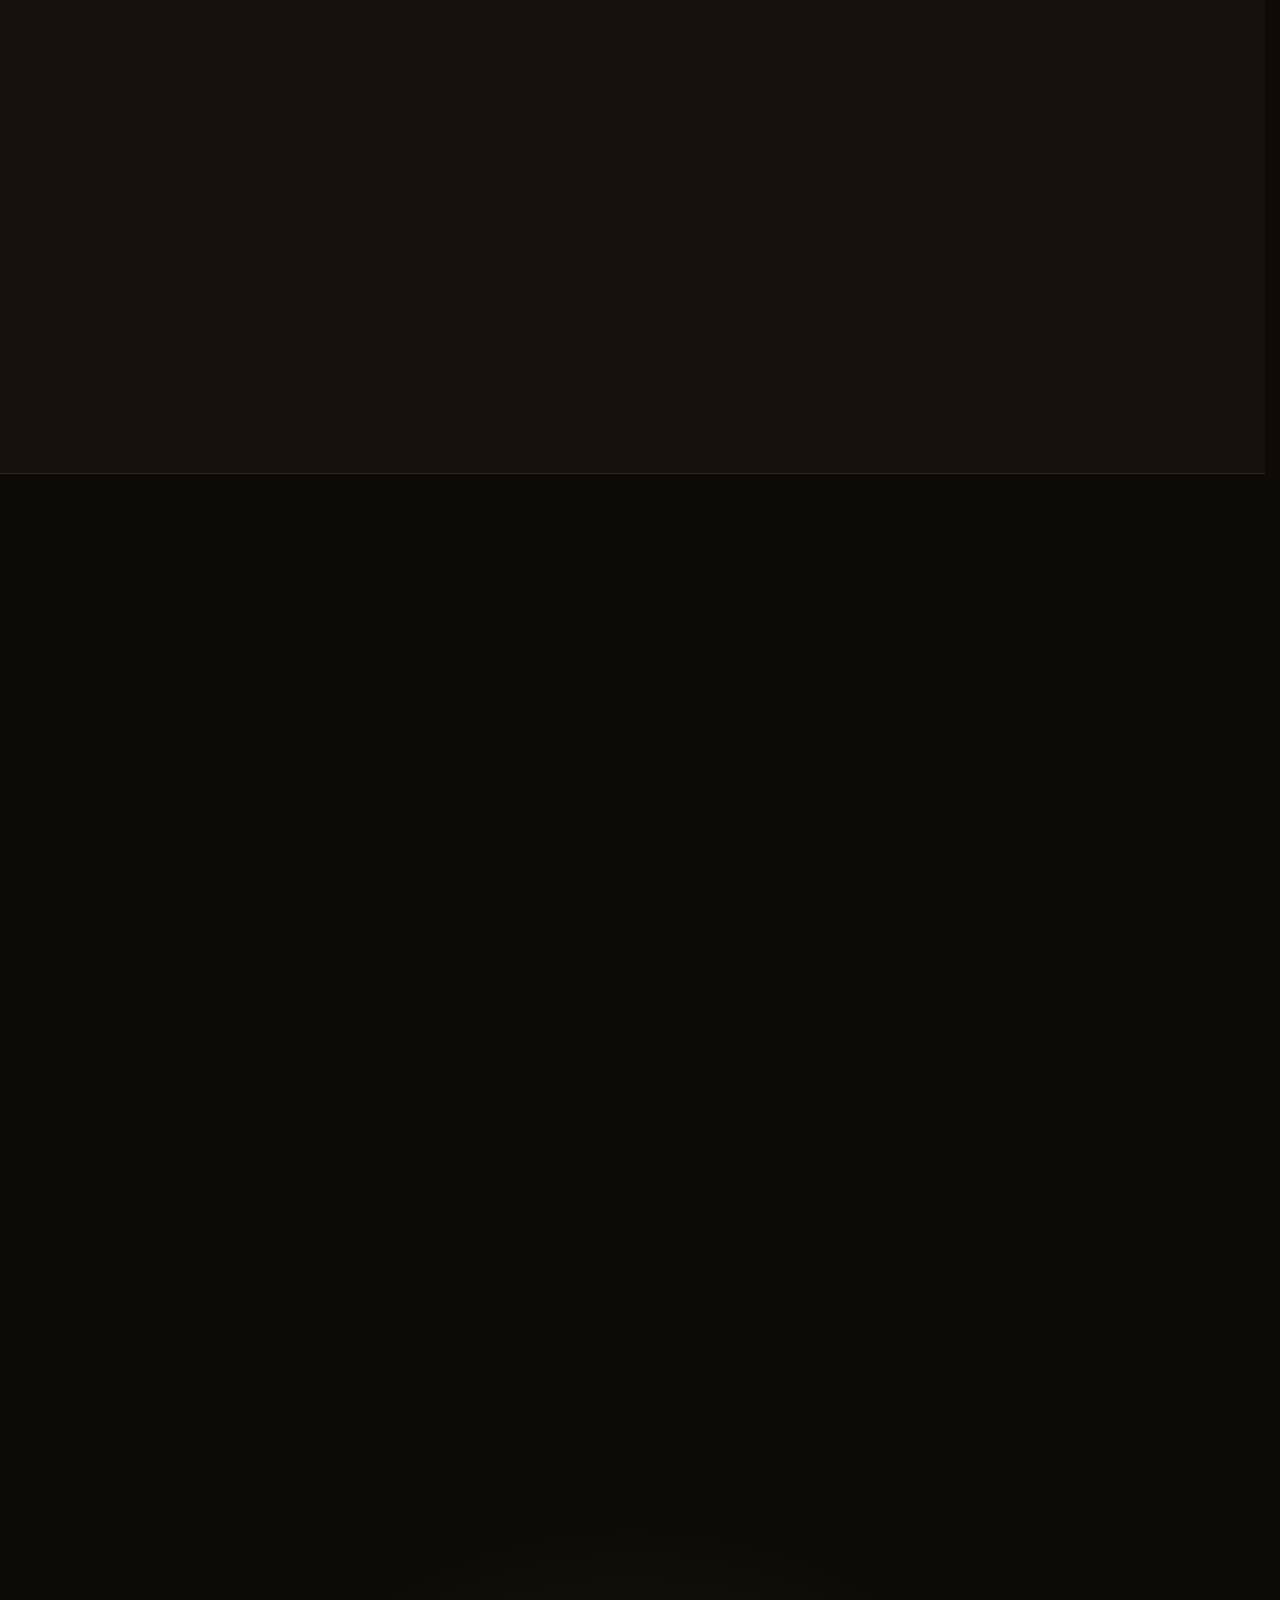
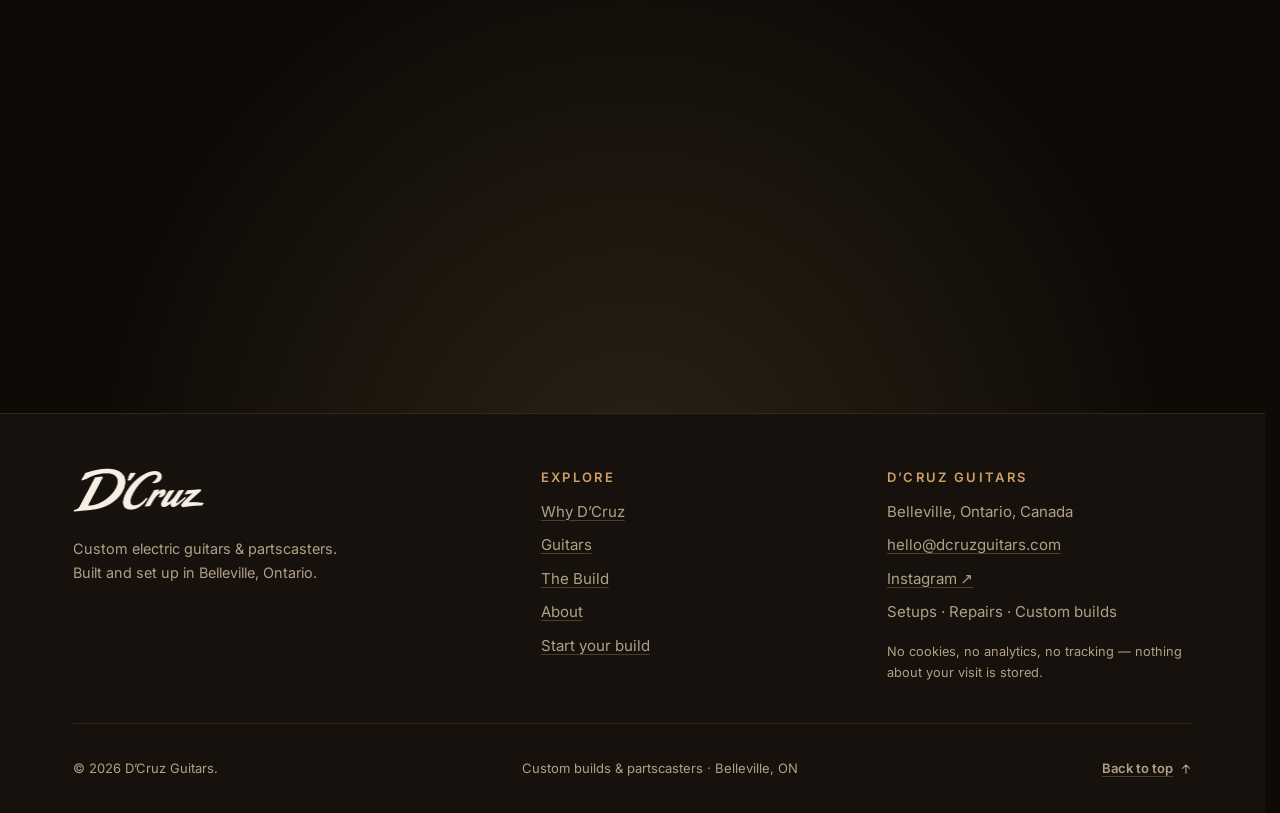
==== commit 6ccd0101: "Swap About photo for a brown guitarist (representation) Replaced the workshop photo with a licensed " ====
--- a/index.html
+++ b/index.html
@@ -494,12 +494,12 @@
         <div class="story-visual reveal">
           <div class="story-frame">
             <img src="assets/dcruz-workshop.webp"
-                 srcset="assets/dcruz-workshop-sm.webp 500w, assets/dcruz-workshop.webp 900w"
+                 srcset="assets/dcruz-workshop-sm.webp 460w, assets/dcruz-workshop.webp 680w"
                  sizes="(max-width: 900px) 420px, 340px"
-                 alt="A guitar maker shaping a body at his workbench, hand tools racked on the wall behind him."
-                 width="900" height="900" loading="lazy" decoding="async">
-          </div>
-          <p class="story-credit">Workshop photo by <a href="https://commons.wikimedia.org/wiki/File:Guitar_Luthier_in_Workshop.jpg" target="_blank" rel="noopener noreferrer">Christian Ericksen</a> &middot; <a href="https://creativecommons.org/licenses/by-sa/4.0/" target="_blank" rel="noopener noreferrer">CC BY-SA 4.0</a></p>
+                 alt="A guitarist holding an S-style electric guitar."
+                 width="680" height="680" loading="lazy" decoding="async">
+          </div>
+          <p class="story-credit">Photo by <a href="https://www.flickr.com/photos/194424926@N05/54564720377" target="_blank" rel="noopener noreferrer">PattayaPatrol</a> &middot; <a href="https://creativecommons.org/licenses/by-sa/2.0/" target="_blank" rel="noopener noreferrer">CC BY-SA 2.0</a></p>
         </div>
         <div class="story-copy">
           <p class="eyebrow reveal"><span class="sec-idx" aria-hidden="true">04</span>About</p>
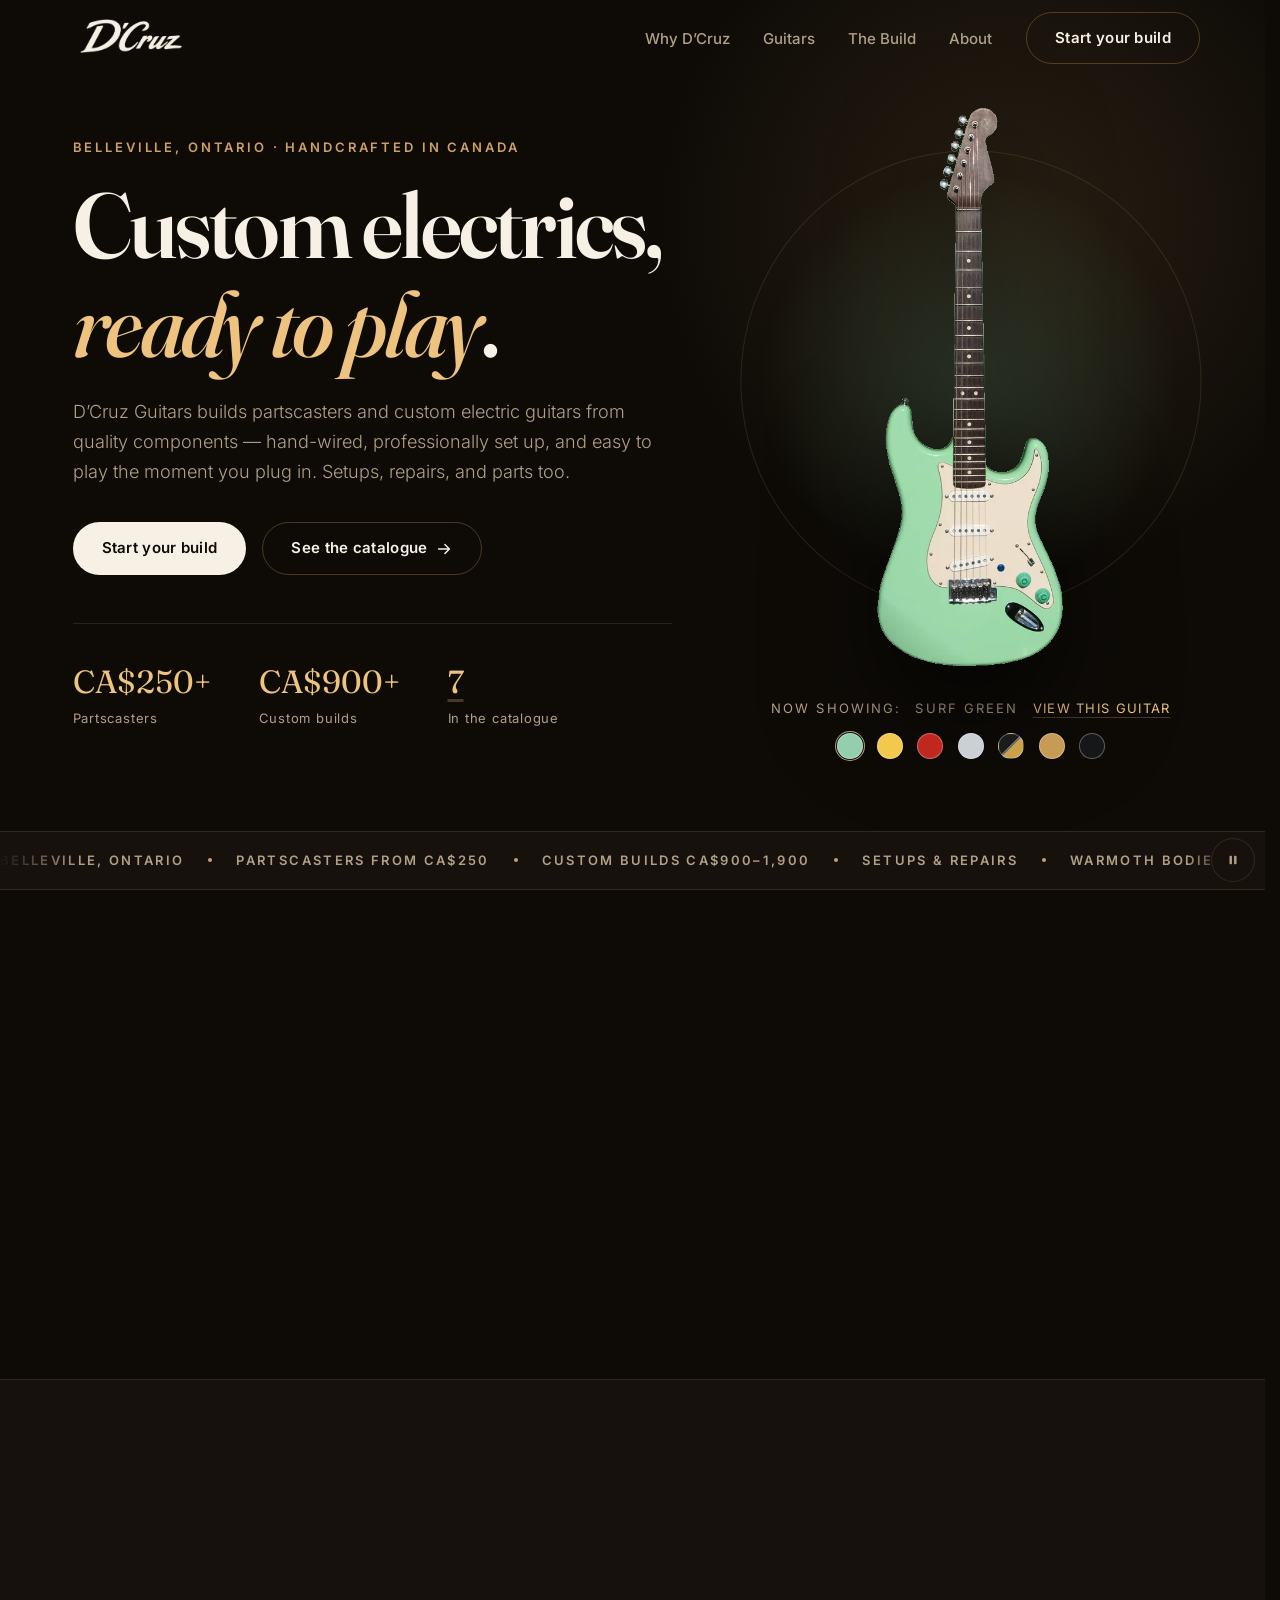
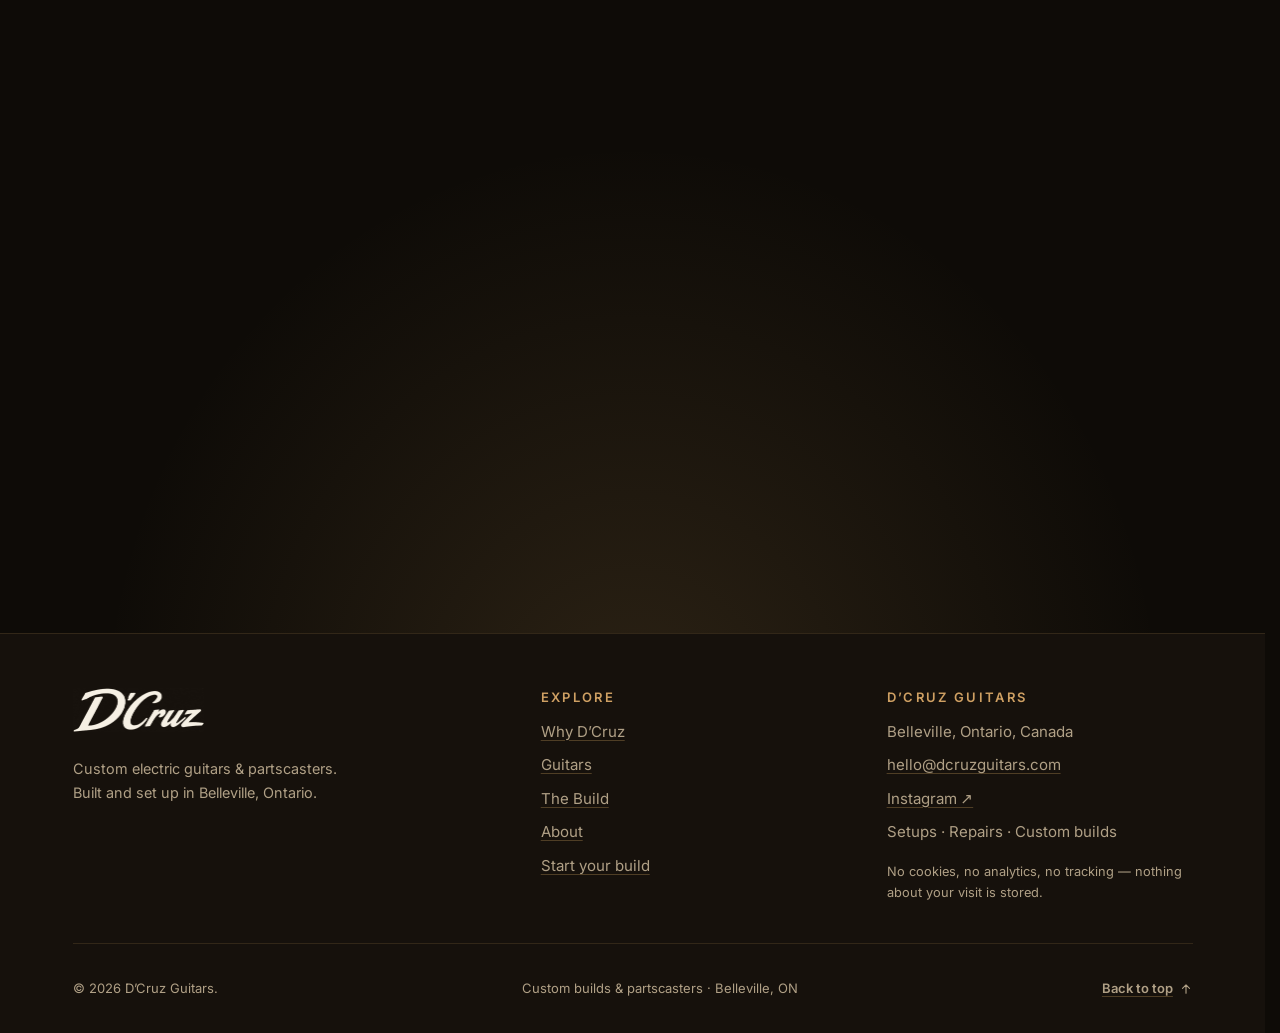
==== commit 824dce37: "Revert About photo to the luthier-at-the-bench image Restored the workshop/bench photograph (Christi" ====
--- a/index.html
+++ b/index.html
@@ -494,12 +494,12 @@
         <div class="story-visual reveal">
           <div class="story-frame">
             <img src="assets/dcruz-workshop.webp"
-                 srcset="assets/dcruz-workshop-sm.webp 460w, assets/dcruz-workshop.webp 680w"
+                 srcset="assets/dcruz-workshop-sm.webp 500w, assets/dcruz-workshop.webp 900w"
                  sizes="(max-width: 900px) 420px, 340px"
-                 alt="A guitarist holding an S-style electric guitar."
-                 width="680" height="680" loading="lazy" decoding="async">
-          </div>
-          <p class="story-credit">Photo by <a href="https://www.flickr.com/photos/194424926@N05/54564720377" target="_blank" rel="noopener noreferrer">PattayaPatrol</a> &middot; <a href="https://creativecommons.org/licenses/by-sa/2.0/" target="_blank" rel="noopener noreferrer">CC BY-SA 2.0</a></p>
+                 alt="A guitar maker shaping a body at his workbench, hand tools racked on the wall behind him."
+                 width="900" height="900" loading="lazy" decoding="async">
+          </div>
+          <p class="story-credit">Workshop photo by <a href="https://commons.wikimedia.org/wiki/File:Guitar_Luthier_in_Workshop.jpg" target="_blank" rel="noopener noreferrer">Christian Ericksen</a> &middot; <a href="https://creativecommons.org/licenses/by-sa/4.0/" target="_blank" rel="noopener noreferrer">CC BY-SA 4.0</a></p>
         </div>
         <div class="story-copy">
           <p class="eyebrow reveal"><span class="sec-idx" aria-hidden="true">04</span>About</p>
